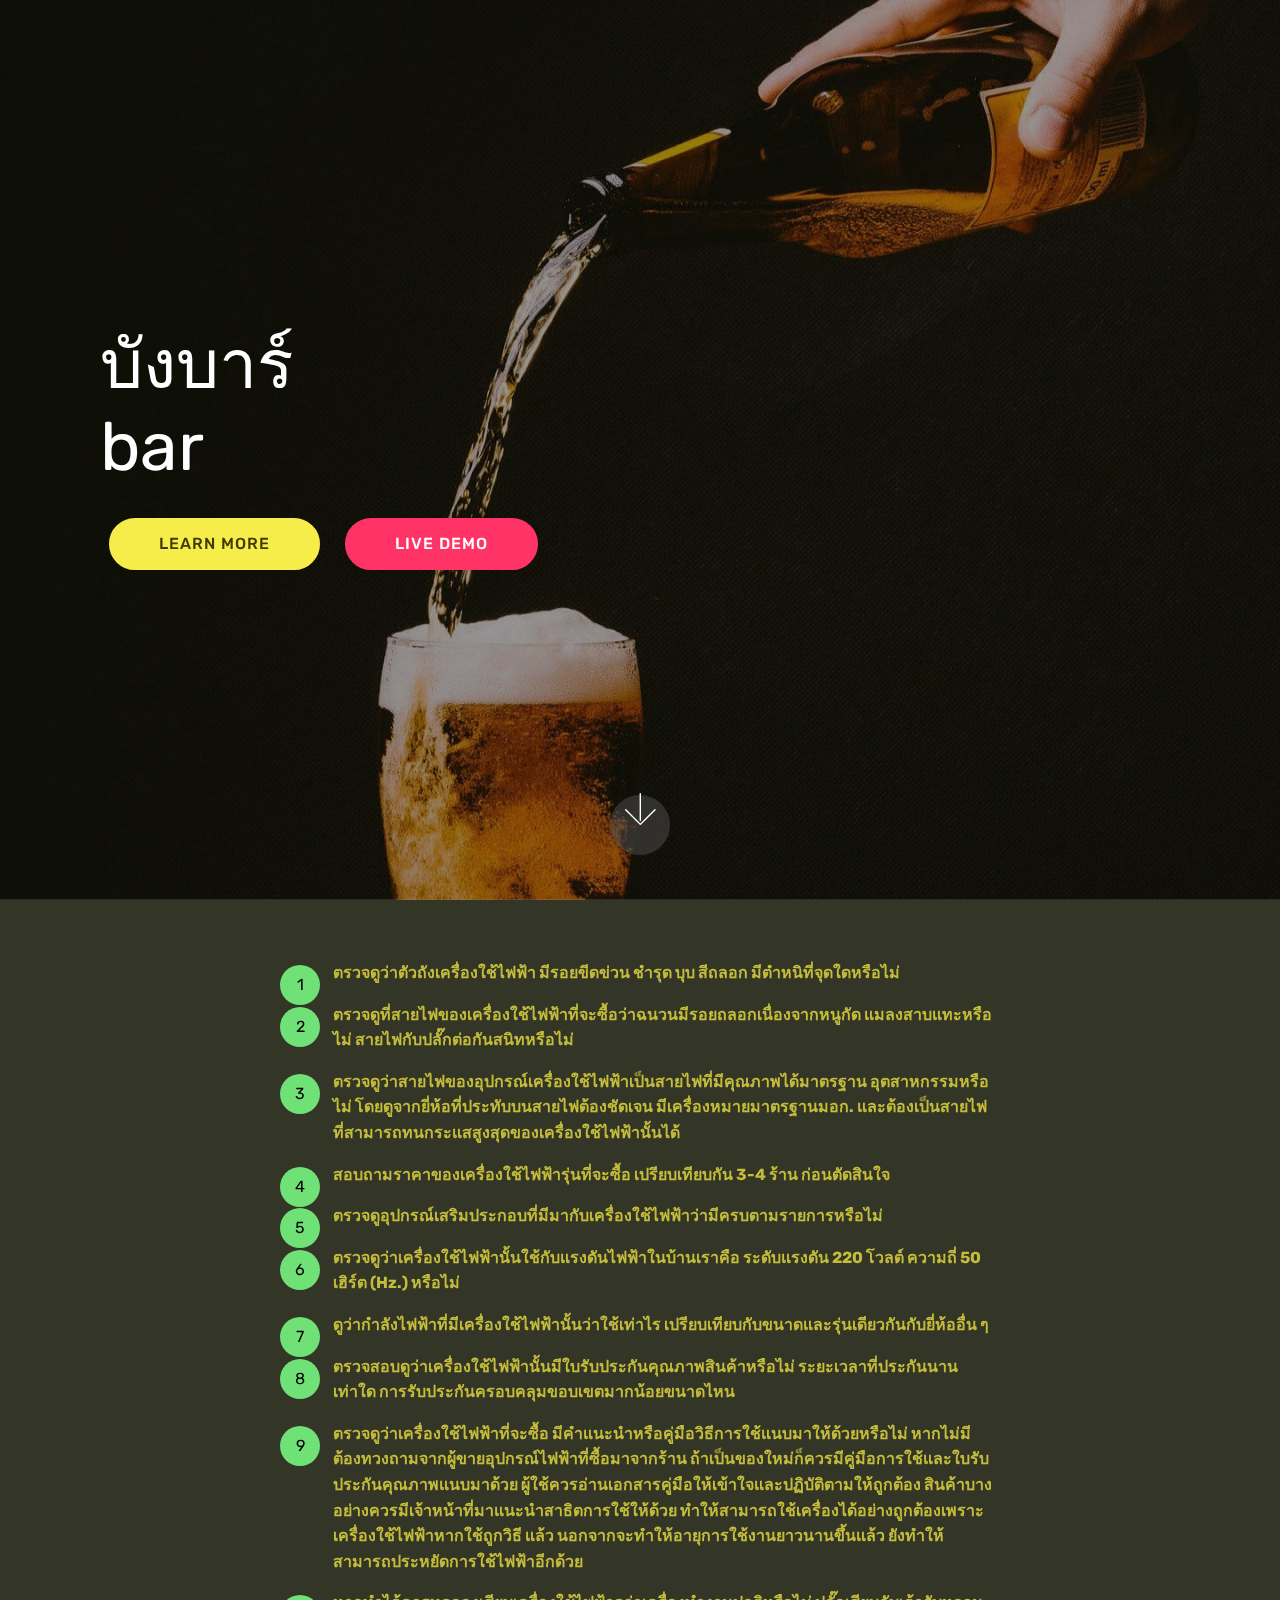
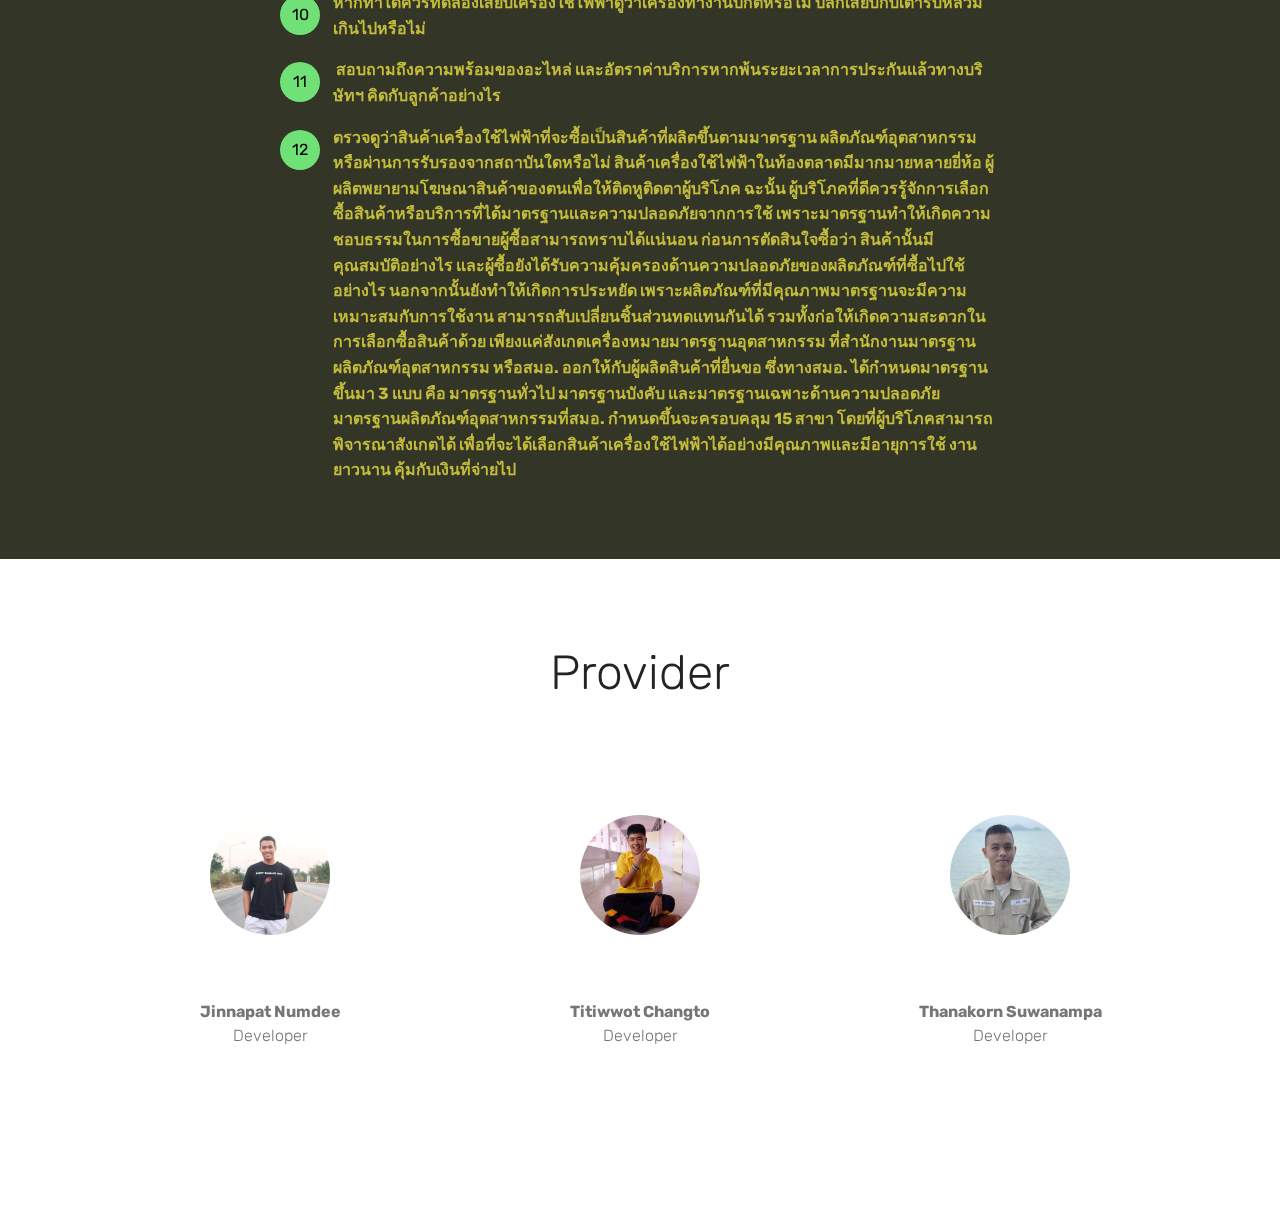
==== page1.html @ 87e1d0ed "create github pages" ====
<!DOCTYPE html>
<html  >
<head>
  <!-- Site made with Mobirise Website Builder v4.11.5, https://mobirise.com -->
  <meta charset="UTF-8">
  <meta http-equiv="X-UA-Compatible" content="IE=edge">
  <meta name="generator" content="Mobirise v4.11.5, mobirise.com">
  <meta name="viewport" content="width=device-width, initial-scale=1, minimum-scale=1">
  <link rel="shortcut icon" href="assets/images/logo4.png" type="image/x-icon">
  <meta name="description" content="">
  
  <title>Page 1</title>
  <link rel="stylesheet" href="assets/web/assets/mobirise-icons/mobirise-icons.css">
  <link rel="stylesheet" href="assets/bootstrap/css/bootstrap.min.css">
  <link rel="stylesheet" href="assets/bootstrap/css/bootstrap-grid.min.css">
  <link rel="stylesheet" href="assets/bootstrap/css/bootstrap-reboot.min.css">
  <link rel="stylesheet" href="assets/tether/tether.min.css">
  <link rel="stylesheet" href="assets/theme/css/style.css">
  <link rel="preload" as="style" href="assets/mobirise/css/mbr-additional.css"><link rel="stylesheet" href="assets/mobirise/css/mbr-additional.css" type="text/css">
  
  
  
</head>
<body>
  <section class="header9 cid-rHSkjetxil mbr-fullscreen mbr-parallax-background" id="header9-9">

    

    <div class="mbr-overlay" style="opacity: 0.4; background-color: rgb(0, 0, 0);">
    </div>

    <div class="container">
        <div class="media-container-column mbr-white col-md-8">
            <h1 class="mbr-section-title align-left mbr-bold pb-3 mbr-fonts-style display-1"><span style="font-weight: normal;">บังบาร์</span><br><span style="font-weight: normal;">bar</span></h1>
            
            
            <div class="mbr-section-btn align-left"><a class="btn btn-md btn-success display-4" href="https://mobirise.co">LEARN MORE</a>
                <a class="btn btn-md btn-secondary display-4" href="https://mobirise.co">LIVE DEMO</a></div>
        </div>
    </div>

    <div class="mbr-arrow hidden-sm-down" aria-hidden="true">
        <a href="#next">
            <i class="mbri-down mbr-iconfont"></i>
        </a>
    </div>
</section>

<section class="engine"><a href="https://mobirise.info/g">how to build your own site for free</a></section><section class="mbr-section article content11 cid-rHSkjeWuWC" id="content11-a">
     

    <div class="container">
        <div class="media-container-row">
            <div class="mbr-text counter-container col-12 col-md-8 mbr-fonts-style display-7">
                <ol>
                    <li><strong>ตรวจดูว่าตัวถังเครื่องใช้ไฟฟ้า มีรอยขีดข่วน ชำรุด บุบ สีถลอก มีตำหนิที่จุดใดหรือไม่</strong></li>
                    <li><strong>ตรวจดูที่สายไฟของเครื่องใช้ไฟฟ้าที่จะซื้อว่าฉนวนมีรอยถลอกเนื่องจากหนูกัด แมลงสาบแทะหรือไม่ สายไฟกับปลั๊กต่อกันสนิทหรือไม่</strong></li>
                    <li><strong>ตรวจดูว่าสายไฟของอุปกรณ์เครื่องใช้ไฟฟ้าเป็นสายไฟที่มีคุณภาพได้มาตรฐาน อุตสาหกรรมหรือไม่ โดยดูจากยี่ห้อที่ประทับบนสายไฟต้องชัดเจน มีเครื่องหมายมาตรฐานมอก. และต้องเป็นสายไฟที่สามารถทนกระแสสูงสุดของเครื่องใช้ไฟฟ้านั้นได้</strong></li><li><strong>สอบถามราคาของเครื่องใช้ไฟฟ้ารุ่นที่จะซื้อ เปรียบเทียบกัน 3-4 ร้าน ก่อนตัดสินใจ</strong></li><li><strong>ตรวจดูอุปกรณ์เสริมประกอบที่มีมากับเครื่องใช้ไฟฟ้าว่ามีครบตามรายการหรือไม่</strong></li><li><strong>ตรวจดูว่าเครื่องใช้ไฟฟ้านั้นใช้กับแรงดันไฟฟ้าในบ้านเราคือ ระดับแรงดัน 220 โวลต์ ความถี่ 50 เฮิร์ต (Hz.) หรือไม่</strong></li><li><strong>ดูว่ากำลังไฟฟ้าที่มีเครื่องใช้ไฟฟ้านั้นว่าใช้เท่าไร เปรียบเทียบกับขนาดและรุ่นเดียวกันกับยี่ห้ออื่น ๆ</strong></li><li><strong>ตรวจสอบดูว่าเครื่องใช้ไฟฟ้านั้นมีใบรับประกันคุณภาพสินค้าหรือไม่ ระยะเวลาที่ประกันนานเท่าใด การรับประกันครอบคลุมขอบเขตมากน้อยขนาดไหน</strong></li><li><strong>ตรวจดูว่าเครื่องใช้ไฟฟ้าที่จะซื้อ มีคำแนะนำหรือคู่มือวิธีการใช้แนบมาให้ด้วยหรือไม่ หากไม่มีต้องทวงถามจากผู้ขายอุปกรณ์ไฟฟ้าที่ซื้อมาจากร้าน ถ้าเป็นของใหม่ก็ควรมีคู่มือการใช้และใบรับประกันคุณภาพแนบมาด้วย ผู้ใช้ควรอ่านเอกสารคู่มือให้เข้าใจและปฏิบัติตามให้ถูกต้อง สินค้าบางอย่างควรมีเจ้าหน้าที่มาแนะนำสาธิตการใช้ให้ด้วย ทำให้สามารถใช้เครื่องได้อย่างถูกต้องเพราะเครื่องใช้ไฟฟ้าหากใช้ถูกวิธี แล้ว นอกจากจะทำให้อายุการใช้งานยาวนานขึ้นแล้ว ยังทำให้สามารถประหยัดการใช้ไฟฟ้าอีกด้วย</strong></li><li><strong>หากทำได้ควรทดลองเสียบเครื่องใช้ไฟฟ้าดูว่าเครื่องทำงานปกติหรือไม่ ปลั๊กเสียบกับเต้ารับหลวมเกินไปหรือไม่</strong></li><li><strong>&nbsp;สอบถามถึงความพร้อมของอะไหล่ และอัตราค่าบริการหากพ้นระยะเวลาการประกันแล้วทางบริษัทฯ คิดกับลูกค้าอย่างไร</strong></li><li><strong>ตรวจดูว่าสินค้าเครื่องใช้ไฟฟ้าที่จะซื้อเป็นสินค้าที่ผลิตขึ้นตามมาตรฐาน ผลิตภัณฑ์อุตสาหกรรม หรือผ่านการรับรองจากสถาบันใดหรือไม่ สินค้าเครื่องใช้ไฟฟ้าในท้องตลาดมีมากมายหลายยี่ห้อ ผู้ผลิตพยายามโฆษณาสินค้าของตนเพื่อให้ติดหูติดตาผู้บริโภค ฉะนั้น ผู้บริโภคที่ดีควรรู้จักการเลือกซื้อสินค้าหรือบริการที่ได้มาตรฐานและความปลอดภัยจากการใช้ เพราะมาตรฐานทำให้เกิดความชอบธรรมในการซื้อขายผู้ซื้อสามารถทราบได้แน่นอน ก่อนการตัดสินใจซื้อว่า สินค้านั้นมีคุณสมบัติอย่างไร และผู้ซื้อยังได้รับความคุ้มครองด้านความปลอดภัยของผลิตภัณฑ์ที่ซื้อไปใช้ อย่างไร นอกจากนั้นยังทำให้เกิดการประหยัด เพราะผลิตภัณฑ์ที่มีคุณภาพมาตรฐานจะมีความเหมาะสมกับการใช้งาน สามารถสับเปลี่ยนชิ้นส่วนทดแทนกันได้ รวมทั้งก่อให้เกิดความสะดวกในการเลือกซื้อสินค้าด้วย เพียงแค่สังเกตเครื่องหมายมาตรฐานอุตสาหกรรม ที่สำนักงานมาตรฐานผลิตภัณฑ์อุตสาหกรรม หรือสมอ. ออกให้กับผู้ผลิตสินค้าที่ยื่นขอ ซึ่งทางสมอ. ได้กำหนดมาตรฐานขึ้นมา 3 แบบ คือ มาตรฐานทั่วไป มาตรฐานบังคับ และมาตรฐานเฉพาะด้านความปลอดภัย มาตรฐานผลิตภัณฑ์อุตสาหกรรมที่สมอ. กำหนดขึ้นจะครอบคลุม 15 สาขา โดยที่ผู้บริโภคสามารถพิจารณาสังเกตได้ เพื่อที่จะได้เลือกสินค้าเครื่องใช้ไฟฟ้าได้อย่างมีคุณภาพและมีอายุการใช้ งานยาวนาน คุ้มกับเงินที่จ่ายไป
</strong></li>
                </ol>
            </div>
        </div>
    </div>
</section>

<section class="testimonials1 cid-rHSkjfdBu0" id="testimonials1-b">

    

    
    <div class="container">
        <div class="media-container-row">
            <div class="title col-12 align-center">
                <h2 class="pb-3 mbr-fonts-style display-2">
<div>Provider</div></h2>
                
            </div>
        </div>
    </div>

    <div class="container pt-3 mt-2">
        <div class="media-container-row">
            <div class="mbr-testimonial p-3 align-center col-12 col-md-6 col-lg-4">
                <div class="panel-item p-3">
                    <div class="card-block">
                        <div class="testimonial-photo">
                            <img src="assets/images/51603185-619758141808541-3957552414663376896-n-240x240.jpg" alt="" title="">
                        </div>
                        <p class="mbr-text mbr-fonts-style display-7"></p>
                    </div>
                    <div class="card-footer">
                        <div class="mbr-author-name mbr-bold mbr-fonts-style display-7">Jinnapat Numdee</div>
                        <small class="mbr-author-desc mbr-italic mbr-light mbr-fonts-style display-7">
                               Developer
                        </small>
                    </div>
                </div>
            </div>

            <div class="mbr-testimonial p-3 align-center col-12 col-md-6 col-lg-4">
                <div class="panel-item p-3">
                    <div class="card-block">
                        <div class="testimonial-photo">
                            <img src="assets/images/50461281-984080358455339-3275381419009900544-n-240x239.jpg" alt="" title="">
                        </div>
                        <p class="mbr-text mbr-fonts-style display-7"></p>
                    </div>
                    <div class="card-footer">
                        <div class="mbr-author-name mbr-bold mbr-fonts-style display-7">Titiwwot Changto</div>
                        <small class="mbr-author-desc mbr-italic mbr-light mbr-fonts-style display-7">
                               Developer
                        </small>
                    </div>
                </div>
            </div>

            <div class="mbr-testimonial p-3 align-center col-12 col-md-6 col-lg-4">
                <div class="panel-item p-3">
                    <div class="card-block">
                        <div class="testimonial-photo">
                            <img src="assets/images/23659385-128537991153540-3300005936181756153-n-240x240.jpg" alt="" title="">
                        </div>
                        <p class="mbr-text mbr-fonts-style display-7"></p>
                    </div>
                    <div class="card-footer">
                        <div class="mbr-author-name mbr-bold mbr-fonts-style display-7">Thanakorn Suwanampa</div>
                        <small class="mbr-author-desc mbr-italic mbr-light mbr-fonts-style display-7">
                               Developer
                        </small>
                    </div>
                </div>
            </div>

            

            

            
        </div>
    </div>   
</section>


  <script src="assets/web/assets/jquery/jquery.min.js"></script>
  <script src="assets/popper/popper.min.js"></script>
  <script src="assets/bootstrap/js/bootstrap.min.js"></script>
  <script src="assets/tether/tether.min.js"></script>
  <script src="assets/smoothscroll/smooth-scroll.js"></script>
  <script src="assets/parallax/jarallax.min.js"></script>
  <script src="assets/theme/js/script.js"></script>
  
  
</body>
</html>
---- assets/web/assets/mobirise-icons/mobirise-icons.css ----
@font-face {
  font-family: 'MobiriseIcons';
  src:  url('mobirise-icons.eot?spat4u');
  src:  url('mobirise-icons.eot?spat4u#iefix') format('embedded-opentype'),
    url('mobirise-icons.ttf?spat4u') format('truetype'),
    url('mobirise-icons.woff?spat4u') format('woff'),
    url('mobirise-icons.svg?spat4u#MobiriseIcons') format('svg');
  font-weight: normal;
  font-style: normal;
  font-display: swap;
}

[class^="mbri-"], [class*=" mbri-"] {
  /* use !important to prevent issues with browser extensions that change fonts */
  font-family: MobiriseIcons !important;
  speak: none;
  font-style: normal;
  font-weight: normal;
  font-variant: normal;
  text-transform: none;
  line-height: 1;

  /* Better Font Rendering =========== */
  -webkit-font-smoothing: antialiased;
  -moz-osx-font-smoothing: grayscale;
}

.mbri-add-submenu:before {
  content: "\e900";
}
.mbri-alert:before {
  content: "\e901";
}
.mbri-align-center:before {
  content: "\e902";
}
.mbri-align-justify:before {
  content: "\e903";
}
.mbri-align-left:before {
  content: "\e904";
}
.mbri-align-right:before {
  content: "\e905";
}
.mbri-android:before {
  content: "\e906";
}
.mbri-apple:before {
  content: "\e907";
}
.mbri-arrow-down:before {
  content: "\e908";
}
.mbri-arrow-next:before {
  content: "\e909";
}
.mbri-arrow-prev:before {
  content: "\e90a";
}
.mbri-arrow-up:before {
  content: "\e90b";
}
.mbri-bold:before {
  content: "\e90c";
}
.mbri-bookmark:before {
  content: "\e90d";
}
.mbri-bootstrap:before {
  content: "\e90e";
}
.mbri-briefcase:before {
  content: "\e90f";
}
.mbri-browse:before {
  content: "\e910";
}
.mbri-bulleted-list:before {
  content: "\e911";
}
.mbri-calendar:before {
  content: "\e912";
}
.mbri-camera:before {
  content: "\e913";
}
.mbri-cart-add:before {
  content: "\e914";
}
.mbri-cart-full:before {
  content: "\e915";
}
.mbri-cash:before {
  content: "\e916";
}
.mbri-change-style:before {
  content: "\e917";
}
.mbri-chat:before {
  content: "\e918";
}
.mbri-clock:before {
  content: "\e919";
}
.mbri-close:before {
  content: "\e91a";
}
.mbri-cloud:before {
  content: "\e91b";
}
.mbri-code:before {
  content: "\e91c";
}
.mbri-contact-form:before {
  content: "\e91d";
}
.mbri-credit-card:before {
  content: "\e91e";
}
.mbri-cursor-click:before {
  content: "\e91f";
}
.mbri-cust-feedback:before {
  content: "\e920";
}
.mbri-database:before {
  content: "\e921";
}
.mbri-delivery:before {
  content: "\e922";
}
.mbri-desktop:before {
  content: "\e923";
}
.mbri-devices:before {
  content: "\e924";
}
.mbri-down:before {
  content: "\e925";
}
.mbri-download:before {
  content: "\e989";
}
.mbri-drag-n-drop:before {
  content: "\e927";
}
.mbri-drag-n-drop2:before {
  content: "\e928";
}
.mbri-edit:before {
  content: "\e929";
}
.mbri-edit2:before {
  content: "\e92a";
}
.mbri-error:before {
  content: "\e92b";
}
.mbri-extension:before {
  content: "\e92c";
}
.mbri-features:before {
  content: "\e92d";
}
.mbri-file:before {
  content: "\e92e";
}
.mbri-flag:before {
  content: "\e92f";
}
.mbri-folder:before {
  content: "\e930";
}
.mbri-gift:before {
  content: "\e931";
}
.mbri-github:before {
  content: "\e932";
}
.mbri-globe:before {
  content: "\e933";
}
.mbri-globe-2:before {
  content: "\e934";
}
.mbri-growing-chart:before {
  content: "\e935";
}
.mbri-hearth:before {
  content: "\e936";
}
.mbri-help:before {
  content: "\e937";
}
.mbri-home:before {
  content: "\e938";
}
.mbri-hot-cup:before {
  content: "\e939";
}
.mbri-idea:before {
  content: "\e93a";
}
.mbri-image-gallery:before {
  content: "\e93b";
}
.mbri-image-slider:before {
  content: "\e93c";
}
.mbri-info:before {
  content: "\e93d";
}
.mbri-italic:before {
  content: "\e93e";
}
.mbri-key:before {
  content: "\e93f";
}
.mbri-laptop:before {
  content: "\e940";
}
.mbri-layers:before {
  content: "\e941";
}
.mbri-left-right:before {
  content: "\e942";
}
.mbri-left:before {
  content: "\e943";
}
.mbri-letter:before {
  content: "\e944";
}
.mbri-like:before {
  content: "\e945";
}
.mbri-link:before {
  content: "\e946";
}
.mbri-lock:before {
  content: "\e947";
}
.mbri-login:before {
  content: "\e948";
}
.mbri-logout:before {
  content: "\e949";
}
.mbri-magic-stick:before {
  content: "\e94a";
}
.mbri-map-pin:before {
  content: "\e94b";
}
.mbri-menu:before {
  content: "\e94c";
}
.mbri-mobile:before {
  content: "\e94d";
}
.mbri-mobile2:before {
  content: "\e94e";
}
.mbri-mobirise:before {
  content: "\e94f";
}
.mbri-more-horizontal:before {
  content: "\e950";
}
.mbri-more-vertical:before {
  content: "\e951";
}
.mbri-music:before {
  content: "\e952";
}
.mbri-new-file:before {
  content: "\e953";
}
.mbri-numbered-list:before {
  content: "\e954";
}
.mbri-opened-folder:before {
  content: "\e955";
}
.mbri-pages:before {
  content: "\e956";
}
.mbri-paper-plane:before {
  content: "\e957";
}
.mbri-paperclip:before {
  content: "\e958";
}
.mbri-photo:before {
  content: "\e959";
}
.mbri-photos:before {
  content: "\e95a";
}
.mbri-pin:before {
  content: "\e95b";
}
.mbri-play:before {
  content: "\e95c";
}
.mbri-plus:before {
  content: "\e95d";
}
.mbri-preview:before {
  content: "\e95e";
}
.mbri-print:before {
  content: "\e95f";
}
.mbri-protect:before {
  content: "\e960";
}
.mbri-question:before {
  content: "\e961";
}
.mbri-quote-left:before {
  content: "\e962";
}
.mbri-quote-right:before {
  content: "\e963";
}
.mbri-refresh:before {
  content: "\e964";
}
.mbri-responsive:before {
  content: "\e965";
}
.mbri-right:before {
  content: "\e966";
}
.mbri-rocket:before {
  content: "\e967";
}
.mbri-sad-face:before {
  content: "\e968";
}
.mbri-sale:before {
  content: "\e969";
}
.mbri-save:before {
  content: "\e96a";
}
.mbri-search:before {
  content: "\e96b";
}
.mbri-setting:before {
  content: "\e96c";
}
.mbri-setting2:before {
  content: "\e96d";
}
.mbri-setting3:before {
  content: "\e96e";
}
.mbri-share:before {
  content: "\e96f";
}
.mbri-shopping-bag:before {
  content: "\e970";
}
.mbri-shopping-basket:before {
  content: "\e971";
}
.mbri-shopping-cart:before {
  content: "\e972";
}
.mbri-sites:before {
  content: "\e973";
}
.mbri-smile-face:before {
  content: "\e974";
}
.mbri-speed:before {
  content: "\e975";
}
.mbri-star:before {
  content: "\e976";
}
.mbri-success:before {
  content: "\e977";
}
.mbri-sun:before {
  content: "\e978";
}
.mbri-sun2:before {
  content: "\e979";
}
.mbri-tablet:before {
  content: "\e97a";
}
.mbri-tablet-vertical:before {
  content: "\e97b";
}
.mbri-target:before {
  content: "\e97c";
}
.mbri-timer:before {
  content: "\e97d";
}
.mbri-to-ftp:before {
  content: "\e97e";
}
.mbri-to-local-drive:before {
  content: "\e97f";
}
.mbri-touch-swipe:before {
  content: "\e980";
}
.mbri-touch:before {
  content: "\e981";
}
.mbri-trash:before {
  content: "\e982";
}
.mbri-underline:before {
  content: "\e983";
}
.mbri-unlink:before {
  content: "\e984";
}
.mbri-unlock:before {
  content: "\e985";
}
.mbri-up-down:before {
  content: "\e986";
}
.mbri-up:before {
  content: "\e987";
}
.mbri-update:before {
  content: "\e988";
}
.mbri-upload:before {
 content: "\e926"; 
}
.mbri-user:before {
  content: "\e98a";
}
.mbri-user2:before {
  content: "\e98b";
}
.mbri-users:before {
  content: "\e98c";
}
.mbri-video:before {
  content: "\e98d";
}
.mbri-video-play:before {
  content: "\e98e";
}
.mbri-watch:before {
  content: "\e98f";
}
.mbri-website-theme:before {
  content: "\e990";
}
.mbri-wifi:before {
  content: "\e991";
}
.mbri-windows:before {
  content: "\e992";
}
.mbri-zoom-out:before {
  content: "\e993";
}
.mbri-redo:before {
  content: "\e994";
}
.mbri-undo:before {
  content: "\e995";
}
---- assets/theme/css/style.css ----
/*!
 * Mobirise v4 theme (https://mobirise.com/)
 * Copyright 2017 Mobirise
 */
section {
  background-color: #eeeeee; }

body {
  font-style: normal;
  line-height: 1.5; }

section,
.container,
.container-fluid {
  position: relative;
  word-wrap: break-word; }

a.mbr-iconfont:hover {
  text-decoration: none; }

.article .lead p,
.article .lead ul,
.article .lead ol,
.article .lead pre,
.article .lead blockquote {
  margin-bottom: 0; }

ul,
ol,
pre,
blockquote {
  margin-bottom: 2.3125rem; }

pre {
  background: #f4f4f4;
  padding: 10px 24px;
  white-space: pre-wrap; }

.inactive {
  -webkit-user-select: none;
  -moz-user-select: none;
  -ms-user-select: none;
  user-select: none;
  pointer-events: none;
  -webkit-user-drag: none;
  user-drag: none; }

.mbr-section__comments .row {
  justify-content: center;
  -webkit-justify-content: center; }

a {
  font-style: normal;
  font-weight: 400;
  cursor: pointer; }
  a, a:hover {
    text-decoration: none; }

figure {
  margin-bottom: 0; }

body {
  color: #232323; }

h1,
h2,
h3,
h4,
h5,
h6,
.h1,
.h2,
.h3,
.h4,
.h5,
.h6,
.display-1,
.display-2,
.display-3,
.display-4 {
  line-height: 1;
  word-break: break-word;
  word-wrap: break-word; }

.mbr-section-title {
  font-style: normal;
  line-height: 1.2; }

.mbr-section-subtitle {
  line-height: 1.3; }

.mbr-text {
  font-style: normal;
  line-height: 1.6; }

b,
strong {
  font-weight: bold; }

blockquote {
  padding: 10px 0 10px 20px;
  position: relative;
  border-left: 2px solid;
  border-color: #ff3366; }

input:-webkit-autofill, input:-webkit-autofill:hover, input:-webkit-autofill:focus, input:-webkit-autofill:active {
  transition-delay: 9999s;
  transition-property: background-color, color; }

textarea[type='hidden'] {
  display: none; }

body {
  position: relative; }

section {
  background-position: 50% 50%;
  background-repeat: no-repeat;
  background-size: cover; }
  section .mbr-background-video,
  section .mbr-background-video-preview {
    position: absolute;
    bottom: 0;
    left: 0;
    right: 0;
    top: 0; }

.hidden {
  visibility: hidden; }

.mbr-z-index20 {
  z-index: 20; }

/*! Base colors */
.mbr-white {
  color: #ffffff; }

.mbr-black {
  color: #000000; }

.mbr-bg-white {
  background-color: #ffffff; }

.mbr-bg-black {
  background-color: #000000; }

/*! Text-aligns */
.align-left {
  text-align: left; }

.align-center {
  text-align: center; }

.align-right {
  text-align: right; }

@media (max-width: 767px) {
  .align-left,
  .align-center,
  .align-right,
  .mbr-section-btn,
  .mbr-section-title {
    text-align: center; } }
/*! Font-weight  */
.mbr-light {
  font-weight: 300; }

.mbr-regular {
  font-weight: 400; }

.mbr-semibold {
  font-weight: 500; }

.mbr-bold {
  font-weight: 700; }

/*! Media  */
.media-size-item {
  -webkit-flex: 1 1 auto;
  -moz-flex: 1 1 auto;
  -ms-flex: 1 1 auto;
  -o-flex: 1 1 auto;
  flex: 1 1 auto; }

.media-content {
  -webkit-flex-basis: 100%;
  flex-basis: 100%; }

.media-container-row {
  display: -ms-flexbox;
  display: -webkit-flex;
  display: flex;
  -webkit-flex-direction: row;
  -ms-flex-direction: row;
  flex-direction: row;
  -webkit-flex-wrap: wrap;
  -ms-flex-wrap: wrap;
  flex-wrap: wrap;
  -webkit-justify-content: center;
  -ms-flex-pack: center;
  justify-content: center;
  -webkit-align-content: center;
  -ms-flex-line-pack: center;
  align-content: center;
  -webkit-align-items: start;
  -ms-flex-align: start;
  align-items: start; }
  .media-container-row .media-size-item {
    width: 400px; }

.media-container-column {
  display: -ms-flexbox;
  display: -webkit-flex;
  display: flex;
  -webkit-flex-direction: column;
  -ms-flex-direction: column;
  flex-direction: column;
  -webkit-flex-wrap: wrap;
  -ms-flex-wrap: wrap;
  flex-wrap: wrap;
  -webkit-justify-content: center;
  -ms-flex-pack: center;
  justify-content: center;
  -webkit-align-content: center;
  -ms-flex-line-pack: center;
  align-content: center;
  -webkit-align-items: stretch;
  -ms-flex-align: stretch;
  align-items: stretch; }
  .media-container-column > * {
    width: 100%; }

@media (min-width: 992px) {
  .media-container-row {
    -webkit-flex-wrap: nowrap;
    -ms-flex-wrap: nowrap;
    flex-wrap: nowrap; } }
figure {
  overflow: hidden; }

figure[mbr-media-size] {
  transition: width 0.1s; }

.mbr-figure img,
.mbr-figure iframe {
  display: block;
  width: 100%; }

.card {
  background-color: transparent;
  border: none; }

.card-box {
  width: 100%; }

.card-img {
  text-align: center;
  flex-shrink: 0;
  -webkit-flex-shrink: 0; }

.media {
  max-width: 100%;
  margin: 0 auto; }

.mbr-figure {
  -ms-flex-item-align: center;
  -ms-grid-row-align: center;
  -webkit-align-self: center;
  align-self: center; }

.media-container > div {
  max-width: 100%; }

.mbr-figure img,
.card-img img {
  width: 100%; }

@media (max-width: 991px) {
  .media-size-item {
    width: auto !important; }

  .media {
    width: auto; }

  .mbr-figure {
    width: 100% !important; } }
/*! Buttons */
.btn {
  font-weight: 500;
  border-width: 2px;
  font-style: normal;
  letter-spacing: 1px;
  margin: .4rem .8rem;
  white-space: normal;
  -webkit-transition: all .3s ease-in-out;
  -moz-transition: all .3s ease-in-out;
  transition: all .3s ease-in-out;
  display: inline-flex;
  align-items: center;
  justify-content: center;
  word-break: break-word;
  -webkit-align-items: center;
  -webkit-justify-content: center;
  display: -webkit-inline-flex; }

.btn-sm {
  font-weight: 500;
  letter-spacing: 1px;
  -webkit-transition: all .3s ease-in-out;
  -moz-transition: all .3s ease-in-out;
  transition: all .3s ease-in-out; }

.btn-md {
  font-weight: 500;
  letter-spacing: 1px;
  margin: .4rem .8rem !important;
  -webkit-transition: all .3s ease-in-out;
  -moz-transition: all .3s ease-in-out;
  transition: all .3s ease-in-out; }

.btn-lg {
  font-weight: 500;
  letter-spacing: 1px;
  margin: .4rem .8rem !important;
  -webkit-transition: all .3s ease-in-out;
  -moz-transition: all .3s ease-in-out;
  transition: all .3s ease-in-out; }

.mbr-section-btn {
  margin-left: -0.25rem;
  margin-right: -0.25rem;
  font-size: 0; }

nav .mbr-section-btn {
  margin-left: 0rem;
  margin-right: 0rem; }

.btn-form {
  border-radius: 0; }
  .btn-form:hover {
    cursor: pointer; }

/*! Btn icon margin */
.btn .mbr-iconfont,
.btn.btn-sm .mbr-iconfont {
  cursor: pointer;
  margin-right: 0.5rem; }

.btn.btn-md .mbr-iconfont,
.btn.btn-md .mbr-iconfont {
  margin-right: 0.8rem; }

.mbr-regular {
  font-weight: 400; }

.mbr-semibold {
  font-weight: 500; }

.mbr-bold {
  font-weight: 700; }

[type='submit'] {
  -webkit-appearance: none; }

/*! Full-screen */
.mbr-fullscreen .mbr-overlay {
  min-height: 100vh; }

.mbr-fullscreen {
  display: flex;
  display: -webkit-flex;
  display: -moz-flex;
  display: -ms-flex;
  display: -o-flex;
  align-items: center;
  -webkit-align-items: center;
  min-height: 100vh;
  padding-top: 3rem;
  padding-bottom: 3rem; }

/*! Map */
.map {
  height: 25rem;
  position: relative; }
  .map iframe {
    width: 100%;
    height: 100%; }

.mbr-overlay {
  background-color: #000;
  bottom: 0;
  left: 0;
  opacity: .5;
  position: absolute;
  right: 0;
  top: 0;
  z-index: 0;
  pointer-events: none; }

/* Form */
blockquote {
  font-style: italic;
  padding: 10px 0 10px 20px;
  font-size: 1.09rem;
  position: relative;
  border-width: 3px; }

.form-control {
  background-color: #f5f5f5;
  box-shadow: none;
  color: #565656;
  line-height: 1.43;
  min-height: 3.5em;
  padding: 1.07em .5em; }
  .form-control, .form-control:focus {
    border: 1px solid #e8e8e8; }
  .form-active .form-control:invalid {
    border-color: red; }

.form-control-label {
  position: relative;
  cursor: pointer;
  margin-bottom: .357em;
  padding: 0; }

.alert {
  color: #ffffff;
  border-radius: 0;
  border: 0;
  font-size: .875rem;
  line-height: 1.5;
  margin-bottom: 1.875rem;
  padding: 1.25rem;
  position: relative; }
  .alert.alert-form::after {
    background-color: inherit;
    bottom: -7px;
    content: "";
    display: block;
    height: 14px;
    left: 50%;
    margin-left: -7px;
    position: absolute;
    transform: rotate(45deg);
    width: 14px;
    -webkit-transform: rotate(45deg); }

.form-asterisk {
  font-family: initial;
  position: absolute;
  top: -2px;
  font-weight: normal; }

/*! Scroll to top arrow */
#scrollToTop a i:before {
  content: '';
  position: absolute;
  height: 40%;
  top: 25%;
  background: #fff;
  width: 2px;
  left: calc(50% - 1px); }
#scrollToTop a i:after {
  content: '';
  position: absolute;
  display: block;
  border-top: 2px solid #fff;
  border-right: 2px solid #fff;
  width: 40%;
  height: 40%;
  left: 30%;
  bottom: 30%;
  transform: rotate(135deg);
  -webkit-transform: rotate(135deg); }

.mbr-arrow-up {
  bottom: 25px;
  right: 90px;
  position: fixed;
  text-align: right;
  z-index: 5000;
  color: #ffffff;
  font-size: 32px;
  transform: rotate(180deg);
  -webkit-transform: rotate(180deg); }

.mbr-arrow-up a {
  background: rgba(0, 0, 0, 0.2);
  border-radius: 3px;
  color: #fff;
  display: inline-block;
  height: 60px;
  width: 60px;
  outline-style: none !important;
  position: relative;
  text-decoration: none;
  transition: all 0.3s ease-in-out;
  cursor: pointer;
  text-align: center; }
  .mbr-arrow-up a:hover {
    background-color: rgba(0, 0, 0, 0.4); }
  .mbr-arrow-up a i {
    line-height: 60px; }

.mbr-arrow-up-icon {
  display: block;
  color: #fff; }

.mbr-arrow-up-icon::before {
  content: '\203a';
  display: inline-block;
  font-family: serif;
  font-size: 32px;
  line-height: 1;
  font-style: normal;
  position: relative;
  top: 6px;
  left: -4px;
  -webkit-transform: rotate(-90deg);
  transform: rotate(-90deg); }

/*! Arrow Down */
.mbr-arrow {
  position: absolute;
  bottom: 45px;
  left: 50%;
  width: 60px;
  height: 60px;
  cursor: pointer;
  background-color: rgba(80, 80, 80, 0.5);
  border-radius: 50%;
  -webkit-transform: translateX(-50%);
  transform: translateX(-50%); }
  .mbr-arrow > a {
    display: inline-block;
    text-decoration: none;
    outline-style: none;
    -webkit-animation: arrowdown 1.7s ease-in-out infinite;
    animation: arrowdown 1.7s ease-in-out infinite; }
    .mbr-arrow > a > i {
      position: absolute;
      top: -2px;
      left: 15px;
      font-size: 2rem; }

@keyframes arrowdown {
  0% {
    transform: translateY(0px);
    -webkit-transform: translateY(0px); }
  50% {
    transform: translateY(-5px);
    -webkit-transform: translateY(-5px); }
  100% {
    transform: translateY(0px);
    -webkit-transform: translateY(0px); } }
@-webkit-keyframes arrowdown {
  0% {
    transform: translateY(0px);
    -webkit-transform: translateY(0px); }
  50% {
    transform: translateY(-5px);
    -webkit-transform: translateY(-5px); }
  100% {
    transform: translateY(0px);
    -webkit-transform: translateY(0px); } }
@media (max-width: 500px) {
  .mbr-arrow-up {
    left: 50%;
    right: auto;
    transform: translateX(-50%) rotate(180deg);
    -webkit-transform: translateX(-50%) rotate(180deg); } }
/*Gradients animation*/
@keyframes gradient-animation {
  from {
    background-position: 0% 100%;
    animation-timing-function: ease-in-out; }
  to {
    background-position: 100% 0%;
    animation-timing-function: ease-in-out; } }
@-webkit-keyframes gradient-animation {
  from {
    background-position: 0% 100%;
    animation-timing-function: ease-in-out; }
  to {
    background-position: 100% 0%;
    animation-timing-function: ease-in-out; } }
.bg-gradient {
  background-size: 200% 200%;
  animation: gradient-animation 5s infinite alternate;
  -webkit-animation: gradient-animation 5s infinite alternate; }

.menu .navbar-brand {
  display: -webkit-flex; }
  .menu .navbar-brand span {
    display: flex;
    display: -webkit-flex; }
  .menu .navbar-brand .navbar-caption-wrap {
    display: -webkit-flex; }
  .menu .navbar-brand .navbar-logo img {
    display: -webkit-flex; }
@media (min-width: 768px) and (max-width: 1023px) {
  .menu .navbar-toggleable-sm .navbar-nav {
    display: -webkit-box;
    display: -webkit-flex;
    display: -ms-flexbox; } }
@media (max-width: 1023px) {
  .menu .navbar-collapse {
    max-height: 93.5vh; }
    .menu .navbar-collapse.show {
      overflow: auto; } }
@media (min-width: 1024px) {
  .menu .navbar-nav.nav-dropdown {
    display: -webkit-flex; }
  .menu .navbar-toggleable-sm .navbar-collapse {
    display: -webkit-flex !important; }
  .menu .collapsed .navbar-collapse {
    max-height: 93.5vh; }
    .menu .collapsed .navbar-collapse.show {
      overflow: auto; } }
@media (max-width: 767px) {
  .menu .navbar-collapse {
    max-height: 80vh; } }

/* Others*/
.note-check a[data-value=Rubik] {
  font-style: normal; }

.mbr-arrow a {
  color: #ffffff; }

@media (max-width: 767px) {
  .mbr-arrow {
    display: none; } }
.navbar {
  display: -webkit-flex;
  -webkit-flex-wrap: wrap;
  -webkit-align-items: center;
  -webkit-justify-content: space-between; }

.navbar-collapse {
  -webkit-flex-basis: 100%;
  -webkit-flex-grow: 1;
  -webkit-align-items: center; }

.nav-dropdown .link {
  padding: 0.667em 1.667em !important;
  margin: 0 !important; }

.nav {
  display: -webkit-flex;
  -webkit-flex-wrap: wrap; }

.row {
  display: -webkit-flex;
  -webkit-flex-wrap: wrap; }

.justify-content-center {
  -webkit-justify-content: center; }

.form-inline {
  display: -webkit-flex;
  -webkit-flex-flow: row wrap;
  -webkit-align-items: center; }

.card-wrapper {
  -webkit-flex: 1; }

.carousel-control {
  z-index: 10;
  display: -webkit-flex;
  -webkit-align-items: center;
  -webkit-justify-content: center; }

.carousel-controls {
  display: -webkit-flex; }

.media {
  display: -webkit-flex; }

.form-group:focus {
  outline: none; }

.jq-selectbox__select {
  padding: 1.07em 0.5em;
  position: absolute;
  top: 0;
  left: 0;
  width: 100%; }

.jq-selectbox__dropdown {
  position: absolute;
  top: 100% !important;
  left: 0 !important;
  width: 100% !important; }

.jq-selectbox__trigger-arrow {
  transform: translateY(-50%); }

.jq-selectbox li {
  padding: 1.07em 0.5em; }

input[type='range'] {
  padding-left: 0 !important;
  padding-right: 0 !important; }

.modal-dialog,
.modal-content {
  height: 100%; }

.modal-dialog .carousel-inner {
  height: calc(100vh - 1.75rem); }
  @media (max-width: 575px) {
    .modal-dialog .carousel-inner {
      height: calc(100vh - 1rem); } }

.carousel-item {
  text-align: center; }

.carousel-item img {
  margin: auto; }

.navbar-toggler {
  -webkit-align-self: flex-start;
  -ms-flex-item-align: start;
  align-self: flex-start;
  padding: 0.25rem 0.75rem;
  font-size: 1.25rem;
  line-height: 1;
  background: transparent;
  border: 1px solid transparent;
  -webkit-border-radius: 0.25rem;
  border-radius: 0.25rem; }

.navbar-toggler:focus,
.navbar-toggler:hover {
  text-decoration: none; }

.navbar-toggler-icon {
  display: inline-block;
  width: 1.5em;
  height: 1.5em;
  vertical-align: middle;
  content: '';
  background: no-repeat center center;
  -webkit-background-size: 100% 100%;
  -o-background-size: 100% 100%;
  background-size: 100% 100%; }

.navbar-toggler-left {
  position: absolute;
  left: 1rem; }

.navbar-toggler-right {
  position: absolute;
  right: 1rem; }

@media (max-width: 575px) {
  .navbar-toggleable .navbar-nav .dropdown-menu {
    position: static;
    float: none; }

  .navbar-toggleable > .container {
    padding-right: 0;
    padding-left: 0; } }
@media (min-width: 576px) {
  .navbar-toggleable {
    -webkit-box-orient: horizontal;
    -webkit-box-direction: normal;
    -webkit-flex-direction: row;
    -ms-flex-direction: row;
    flex-direction: row;
    -webkit-flex-wrap: nowrap;
    -ms-flex-wrap: nowrap;
    flex-wrap: nowrap;
    -webkit-box-align: center;
    -webkit-align-items: center;
    -ms-flex-align: center;
    align-items: center; }

  .navbar-toggleable .navbar-nav {
    -webkit-box-orient: horizontal;
    -webkit-box-direction: normal;
    -webkit-flex-direction: row;
    -ms-flex-direction: row;
    flex-direction: row; }

  .navbar-toggleable .navbar-nav .nav-link {
    padding-right: 0.5rem;
    padding-left: 0.5rem; }

  .navbar-toggleable > .container {
    display: -webkit-box;
    display: -webkit-flex;
    display: -ms-flexbox;
    display: flex;
    -webkit-flex-wrap: nowrap;
    -ms-flex-wrap: nowrap;
    flex-wrap: nowrap;
    -webkit-box-align: center;
    -webkit-align-items: center;
    -ms-flex-align: center;
    align-items: center; }

  .navbar-toggleable .navbar-collapse {
    display: -webkit-box !important;
    display: -webkit-flex !important;
    display: -ms-flexbox !important;
    display: flex !important;
    width: 100%; }

  .navbar-toggleable .navbar-toggler {
    display: none; } }
@media (max-width: 767px) {
  .navbar-toggleable-sm .navbar-nav .dropdown-menu {
    position: static;
    float: none; }

  .navbar-toggleable-sm > .container {
    padding-right: 0;
    padding-left: 0; } }
@media (min-width: 768px) {
  .navbar-toggleable-sm {
    -webkit-box-orient: horizontal;
    -webkit-box-direction: normal;
    -webkit-flex-direction: row;
    -ms-flex-direction: row;
    flex-direction: row;
    -webkit-flex-wrap: nowrap;
    -ms-flex-wrap: nowrap;
    flex-wrap: nowrap;
    -webkit-box-align: center;
    -webkit-align-items: center;
    -ms-flex-align: center;
    align-items: center; }

  .navbar-toggleable-sm .navbar-nav {
    -webkit-box-orient: horizontal;
    -webkit-box-direction: normal;
    -webkit-flex-direction: row;
    -ms-flex-direction: row;
    flex-direction: row; }

  .navbar-toggleable-sm .navbar-nav .nav-link {
    padding-right: 0.5rem;
    padding-left: 0.5rem; }

  .navbar-toggleable-sm > .container {
    display: -webkit-box;
    display: -webkit-flex;
    display: -ms-flexbox;
    display: flex;
    -webkit-flex-wrap: nowrap;
    -ms-flex-wrap: nowrap;
    flex-wrap: nowrap;
    -webkit-box-align: center;
    -webkit-align-items: center;
    -ms-flex-align: center;
    align-items: center; }

  .navbar-toggleable-sm .navbar-collapse {
    display: none;
    width: 100%; }

  .navbar-toggleable-sm .navbar-toggler {
    display: none; } }
@media (max-width: 1023px) {
  .navbar-toggleable-md .navbar-nav .dropdown-menu {
    position: static;
    float: none; }

  .navbar-toggleable-md > .container {
    padding-right: 0;
    padding-left: 0; } }
@media (min-width: 1024px) {
  .navbar-toggleable-md {
    -webkit-box-orient: horizontal;
    -webkit-box-direction: normal;
    -webkit-flex-direction: row;
    -ms-flex-direction: row;
    flex-direction: row;
    -webkit-flex-wrap: nowrap;
    -ms-flex-wrap: nowrap;
    flex-wrap: nowrap;
    -webkit-box-align: center;
    -webkit-align-items: center;
    -ms-flex-align: center;
    align-items: center; }

  .navbar-toggleable-md .navbar-nav {
    -webkit-box-orient: horizontal;
    -webkit-box-direction: normal;
    -webkit-flex-direction: row;
    -ms-flex-direction: row;
    flex-direction: row; }

  .navbar-toggleable-md .navbar-nav .nav-link {
    padding-right: 0.5rem;
    padding-left: 0.5rem; }

  .navbar-toggleable-md > .container {
    display: -webkit-box;
    display: -webkit-flex;
    display: -ms-flexbox;
    display: flex;
    -webkit-flex-wrap: nowrap;
    -ms-flex-wrap: nowrap;
    flex-wrap: nowrap;
    -webkit-box-align: center;
    -webkit-align-items: center;
    -ms-flex-align: center;
    align-items: center; }

  .navbar-toggleable-md .navbar-collapse {
    display: -webkit-box !important;
    display: -webkit-flex !important;
    display: -ms-flexbox !important;
    display: flex !important;
    width: 100%; }

  .navbar-toggleable-md .navbar-toggler {
    display: none; } }
@media (max-width: 1199px) {
  .navbar-toggleable-lg .navbar-nav .dropdown-menu {
    position: static;
    float: none; }

  .navbar-toggleable-lg > .container {
    padding-right: 0;
    padding-left: 0; } }
@media (min-width: 1200px) {
  .navbar-toggleable-lg {
    -webkit-box-orient: horizontal;
    -webkit-box-direction: normal;
    -webkit-flex-direction: row;
    -ms-flex-direction: row;
    flex-direction: row;
    -webkit-flex-wrap: nowrap;
    -ms-flex-wrap: nowrap;
    flex-wrap: nowrap;
    -webkit-box-align: center;
    -webkit-align-items: center;
    -ms-flex-align: center;
    align-items: center; }

  .navbar-toggleable-lg .navbar-nav {
    -webkit-box-orient: horizontal;
    -webkit-box-direction: normal;
    -webkit-flex-direction: row;
    -ms-flex-direction: row;
    flex-direction: row; }

  .navbar-toggleable-lg .navbar-nav .nav-link {
    padding-right: 0.5rem;
    padding-left: 0.5rem; }

  .navbar-toggleable-lg > .container {
    display: -webkit-box;
    display: -webkit-flex;
    display: -ms-flexbox;
    display: flex;
    -webkit-flex-wrap: nowrap;
    -ms-flex-wrap: nowrap;
    flex-wrap: nowrap;
    -webkit-box-align: center;
    -webkit-align-items: center;
    -ms-flex-align: center;
    align-items: center; }

  .navbar-toggleable-lg .navbar-collapse {
    display: -webkit-box !important;
    display: -webkit-flex !important;
    display: -ms-flexbox !important;
    display: flex !important;
    width: 100%; }

  .navbar-toggleable-lg .navbar-toggler {
    display: none; } }
.navbar-toggleable-xl {
  -webkit-box-orient: horizontal;
  -webkit-box-direction: normal;
  -webkit-flex-direction: row;
  -ms-flex-direction: row;
  flex-direction: row;
  -webkit-flex-wrap: nowrap;
  -ms-flex-wrap: nowrap;
  flex-wrap: nowrap;
  -webkit-box-align: center;
  -webkit-align-items: center;
  -ms-flex-align: center;
  align-items: center; }

.navbar-toggleable-xl .navbar-nav .dropdown-menu {
  position: static;
  float: none; }

.navbar-toggleable-xl > .container {
  padding-right: 0;
  padding-left: 0; }

.navbar-toggleable-xl .navbar-nav {
  -webkit-box-orient: horizontal;
  -webkit-box-direction: normal;
  -webkit-flex-direction: row;
  -ms-flex-direction: row;
  flex-direction: row; }

.navbar-toggleable-xl .navbar-nav .nav-link {
  padding-right: 0.5rem;
  padding-left: 0.5rem; }

.navbar-toggleable-xl > .container {
  display: -webkit-box;
  display: -webkit-flex;
  display: -ms-flexbox;
  display: flex;
  -webkit-flex-wrap: nowrap;
  -ms-flex-wrap: nowrap;
  flex-wrap: nowrap;
  -webkit-box-align: center;
  -webkit-align-items: center;
  -ms-flex-align: center;
  align-items: center; }

.navbar-toggleable-xl .navbar-collapse {
  display: -webkit-box !important;
  display: -webkit-flex !important;
  display: -ms-flexbox !important;
  display: flex !important;
  width: 100%; }

.navbar-toggleable-xl .navbar-toggler {
  display: none; }

.card-img {
  width: auto; }

.menu .navbar.collapsed:not(.beta-menu) {
  flex-direction: column;
  -webkit-flex-direction: column; }

.carousel-item.active,
.carousel-item-next,
.carousel-item-prev {
  display: -webkit-box;
  display: -webkit-flex;
  display: -ms-flexbox;
  display: flex; }

.note-air-layout .dropup .dropdown-menu,
.note-air-layout .navbar-fixed-bottom .dropdown .dropdown-menu {
  bottom: initial !important; }

html,
body {
  height: auto;
  min-height: 100vh; }

.dropup .dropdown-toggle::after {
  display: none; }

/*# sourceMappingURL=style.css.map */
.engine {
	position: absolute;
	text-indent: -2400px;
	text-align: center;
	padding: 0;
	top: 0;
	left: -2400px;
}
---- assets/mobirise/css/mbr-additional.css ----
@import url(https://fonts.googleapis.com/css?family=Rubik:300,300i,400,400i,500,500i,700,700i,900,900i&display=swap);





body {
  font-family: Rubik;
}
.display-1 {
  font-family: 'Rubik', sans-serif;
  font-size: 4.25rem;
  font-display: swap;
}
.display-1 > .mbr-iconfont {
  font-size: 6.8rem;
}
.display-2 {
  font-family: 'Rubik', sans-serif;
  font-size: 3rem;
  font-display: swap;
}
.display-2 > .mbr-iconfont {
  font-size: 4.8rem;
}
.display-4 {
  font-family: 'Rubik', sans-serif;
  font-size: 1rem;
  font-display: swap;
}
.display-4 > .mbr-iconfont {
  font-size: 1.6rem;
}
.display-5 {
  font-family: 'Rubik', sans-serif;
  font-size: 1.5rem;
  font-display: swap;
}
.display-5 > .mbr-iconfont {
  font-size: 2.4rem;
}
.display-7 {
  font-family: 'Rubik', sans-serif;
  font-size: 1rem;
  font-display: swap;
}
.display-7 > .mbr-iconfont {
  font-size: 1.6rem;
}
/* ---- Fluid typography for mobile devices ---- */
/* 1.4 - font scale ratio ( bootstrap == 1.42857 ) */
/* 100vw - current viewport width */
/* (48 - 20)  48 == 48rem == 768px, 20 == 20rem == 320px(minimal supported viewport) */
/* 0.65 - min scale variable, may vary */
@media (max-width: 768px) {
  .display-1 {
    font-size: 3.4rem;
    font-size: calc( 2.1374999999999997rem + (4.25 - 2.1374999999999997) * ((100vw - 20rem) / (48 - 20)));
    line-height: calc( 1.4 * (2.1374999999999997rem + (4.25 - 2.1374999999999997) * ((100vw - 20rem) / (48 - 20))));
  }
  .display-2 {
    font-size: 2.4rem;
    font-size: calc( 1.7rem + (3 - 1.7) * ((100vw - 20rem) / (48 - 20)));
    line-height: calc( 1.4 * (1.7rem + (3 - 1.7) * ((100vw - 20rem) / (48 - 20))));
  }
  .display-4 {
    font-size: 0.8rem;
    font-size: calc( 1rem + (1 - 1) * ((100vw - 20rem) / (48 - 20)));
    line-height: calc( 1.4 * (1rem + (1 - 1) * ((100vw - 20rem) / (48 - 20))));
  }
  .display-5 {
    font-size: 1.2rem;
    font-size: calc( 1.175rem + (1.5 - 1.175) * ((100vw - 20rem) / (48 - 20)));
    line-height: calc( 1.4 * (1.175rem + (1.5 - 1.175) * ((100vw - 20rem) / (48 - 20))));
  }
}
/* Buttons */
.btn {
  padding: 1rem 3rem;
  border-radius: 3px;
}
.btn-sm {
  padding: 0.6rem 1.5rem;
  border-radius: 3px;
}
.btn-md {
  padding: 1rem 3rem;
  border-radius: 3px;
}
.btn-lg {
  padding: 1.2rem 3.2rem;
  border-radius: 3px;
}
.bg-primary {
  background-color: #149dcc !important;
}
.bg-success {
  background-color: #f7ed4a !important;
}
.bg-info {
  background-color: #82786e !important;
}
.bg-warning {
  background-color: #879a9f !important;
}
.bg-danger {
  background-color: #b1a374 !important;
}
.btn-primary,
.btn-primary:active {
  background-color: #149dcc !important;
  border-color: #149dcc !important;
  color: #ffffff !important;
}
.btn-primary:hover,
.btn-primary:focus,
.btn-primary.focus,
.btn-primary.active {
  color: #ffffff !important;
  background-color: #0d6786 !important;
  border-color: #0d6786 !important;
}
.btn-primary.disabled,
.btn-primary:disabled {
  color: #ffffff !important;
  background-color: #0d6786 !important;
  border-color: #0d6786 !important;
}
.btn-secondary,
.btn-secondary:active {
  background-color: #ff3366 !important;
  border-color: #ff3366 !important;
  color: #ffffff !important;
}
.btn-secondary:hover,
.btn-secondary:focus,
.btn-secondary.focus,
.btn-secondary.active {
  color: #ffffff !important;
  background-color: #e50039 !important;
  border-color: #e50039 !important;
}
.btn-secondary.disabled,
.btn-secondary:disabled {
  color: #ffffff !important;
  background-color: #e50039 !important;
  border-color: #e50039 !important;
}
.btn-info,
.btn-info:active {
  background-color: #82786e !important;
  border-color: #82786e !important;
  color: #ffffff !important;
}
.btn-info:hover,
.btn-info:focus,
.btn-info.focus,
.btn-info.active {
  color: #ffffff !important;
  background-color: #59524b !important;
  border-color: #59524b !important;
}
.btn-info.disabled,
.btn-info:disabled {
  color: #ffffff !important;
  background-color: #59524b !important;
  border-color: #59524b !important;
}
.btn-success,
.btn-success:active {
  background-color: #f7ed4a !important;
  border-color: #f7ed4a !important;
  color: #3f3c03 !important;
}
.btn-success:hover,
.btn-success:focus,
.btn-success.focus,
.btn-success.active {
  color: #3f3c03 !important;
  background-color: #eadd0a !important;
  border-color: #eadd0a !important;
}
.btn-success.disabled,
.btn-success:disabled {
  color: #3f3c03 !important;
  background-color: #eadd0a !important;
  border-color: #eadd0a !important;
}
.btn-warning,
.btn-warning:active {
  background-color: #879a9f !important;
  border-color: #879a9f !important;
  color: #ffffff !important;
}
.btn-warning:hover,
.btn-warning:focus,
.btn-warning.focus,
.btn-warning.active {
  color: #ffffff !important;
  background-color: #617479 !important;
  border-color: #617479 !important;
}
.btn-warning.disabled,
.btn-warning:disabled {
  color: #ffffff !important;
  background-color: #617479 !important;
  border-color: #617479 !important;
}
.btn-danger,
.btn-danger:active {
  background-color: #b1a374 !important;
  border-color: #b1a374 !important;
  color: #ffffff !important;
}
.btn-danger:hover,
.btn-danger:focus,
.btn-danger.focus,
.btn-danger.active {
  color: #ffffff !important;
  background-color: #8b7d4e !important;
  border-color: #8b7d4e !important;
}
.btn-danger.disabled,
.btn-danger:disabled {
  color: #ffffff !important;
  background-color: #8b7d4e !important;
  border-color: #8b7d4e !important;
}
.btn-white {
  color: #333333 !important;
}
.btn-white,
.btn-white:active {
  background-color: #ffffff !important;
  border-color: #ffffff !important;
  color: #808080 !important;
}
.btn-white:hover,
.btn-white:focus,
.btn-white.focus,
.btn-white.active {
  color: #808080 !important;
  background-color: #d9d9d9 !important;
  border-color: #d9d9d9 !important;
}
.btn-white.disabled,
.btn-white:disabled {
  color: #808080 !important;
  background-color: #d9d9d9 !important;
  border-color: #d9d9d9 !important;
}
.btn-black,
.btn-black:active {
  background-color: #333333 !important;
  border-color: #333333 !important;
  color: #ffffff !important;
}
.btn-black:hover,
.btn-black:focus,
.btn-black.focus,
.btn-black.active {
  color: #ffffff !important;
  background-color: #0d0d0d !important;
  border-color: #0d0d0d !important;
}
.btn-black.disabled,
.btn-black:disabled {
  color: #ffffff !important;
  background-color: #0d0d0d !important;
  border-color: #0d0d0d !important;
}
.btn-primary-outline,
.btn-primary-outline:active {
  background: none;
  border-color: #0b566f;
  color: #0b566f;
}
.btn-primary-outline:hover,
.btn-primary-outline:focus,
.btn-primary-outline.focus,
.btn-primary-outline.active {
  color: #ffffff;
  background-color: #149dcc;
  border-color: #149dcc;
}
.btn-primary-outline.disabled,
.btn-primary-outline:disabled {
  color: #ffffff !important;
  background-color: #149dcc !important;
  border-color: #149dcc !important;
}
.btn-secondary-outline,
.btn-secondary-outline:active {
  background: none;
  border-color: #cc0033;
  color: #cc0033;
}
.btn-secondary-outline:hover,
.btn-secondary-outline:focus,
.btn-secondary-outline.focus,
.btn-secondary-outline.active {
  color: #ffffff;
  background-color: #ff3366;
  border-color: #ff3366;
}
.btn-secondary-outline.disabled,
.btn-secondary-outline:disabled {
  color: #ffffff !important;
  background-color: #ff3366 !important;
  border-color: #ff3366 !important;
}
.btn-info-outline,
.btn-info-outline:active {
  background: none;
  border-color: #4b453f;
  color: #4b453f;
}
.btn-info-outline:hover,
.btn-info-outline:focus,
.btn-info-outline.focus,
.btn-info-outline.active {
  color: #ffffff;
  background-color: #82786e;
  border-color: #82786e;
}
.btn-info-outline.disabled,
.btn-info-outline:disabled {
  color: #ffffff !important;
  background-color: #82786e !important;
  border-color: #82786e !important;
}
.btn-success-outline,
.btn-success-outline:active {
  background: none;
  border-color: #d2c609;
  color: #d2c609;
}
.btn-success-outline:hover,
.btn-success-outline:focus,
.btn-success-outline.focus,
.btn-success-outline.active {
  color: #3f3c03;
  background-color: #f7ed4a;
  border-color: #f7ed4a;
}
.btn-success-outline.disabled,
.btn-success-outline:disabled {
  color: #3f3c03 !important;
  background-color: #f7ed4a !important;
  border-color: #f7ed4a !important;
}
.btn-warning-outline,
.btn-warning-outline:active {
  background: none;
  border-color: #55666b;
  color: #55666b;
}
.btn-warning-outline:hover,
.btn-warning-outline:focus,
.btn-warning-outline.focus,
.btn-warning-outline.active {
  color: #ffffff;
  background-color: #879a9f;
  border-color: #879a9f;
}
.btn-warning-outline.disabled,
.btn-warning-outline:disabled {
  color: #ffffff !important;
  background-color: #879a9f !important;
  border-color: #879a9f !important;
}
.btn-danger-outline,
.btn-danger-outline:active {
  background: none;
  border-color: #7a6e45;
  color: #7a6e45;
}
.btn-danger-outline:hover,
.btn-danger-outline:focus,
.btn-danger-outline.focus,
.btn-danger-outline.active {
  color: #ffffff;
  background-color: #b1a374;
  border-color: #b1a374;
}
.btn-danger-outline.disabled,
.btn-danger-outline:disabled {
  color: #ffffff !important;
  background-color: #b1a374 !important;
  border-color: #b1a374 !important;
}
.btn-black-outline,
.btn-black-outline:active {
  background: none;
  border-color: #000000;
  color: #000000;
}
.btn-black-outline:hover,
.btn-black-outline:focus,
.btn-black-outline.focus,
.btn-black-outline.active {
  color: #ffffff;
  background-color: #333333;
  border-color: #333333;
}
.btn-black-outline.disabled,
.btn-black-outline:disabled {
  color: #ffffff !important;
  background-color: #333333 !important;
  border-color: #333333 !important;
}
.btn-white-outline,
.btn-white-outline:active,
.btn-white-outline.active {
  background: none;
  border-color: #ffffff;
  color: #ffffff;
}
.btn-white-outline:hover,
.btn-white-outline:focus,
.btn-white-outline.focus {
  color: #333333;
  background-color: #ffffff;
  border-color: #ffffff;
}
.text-primary {
  color: #149dcc !important;
}
.text-secondary {
  color: #ff3366 !important;
}
.text-success {
  color: #f7ed4a !important;
}
.text-info {
  color: #82786e !important;
}
.text-warning {
  color: #879a9f !important;
}
.text-danger {
  color: #b1a374 !important;
}
.text-white {
  color: #ffffff !important;
}
.text-black {
  color: #000000 !important;
}
a.text-primary:hover,
a.text-primary:focus {
  color: #0b566f !important;
}
a.text-secondary:hover,
a.text-secondary:focus {
  color: #cc0033 !important;
}
a.text-success:hover,
a.text-success:focus {
  color: #d2c609 !important;
}
a.text-info:hover,
a.text-info:focus {
  color: #4b453f !important;
}
a.text-warning:hover,
a.text-warning:focus {
  color: #55666b !important;
}
a.text-danger:hover,
a.text-danger:focus {
  color: #7a6e45 !important;
}
a.text-white:hover,
a.text-white:focus {
  color: #b3b3b3 !important;
}
a.text-black:hover,
a.text-black:focus {
  color: #4d4d4d !important;
}
.alert-success {
  background-color: #70c770;
}
.alert-info {
  background-color: #82786e;
}
.alert-warning {
  background-color: #879a9f;
}
.alert-danger {
  background-color: #b1a374;
}
.mbr-section-btn a.btn:not(.btn-form) {
  border-radius: 100px;
}
.mbr-section-btn a.btn:not(.btn-form):hover,
.mbr-section-btn a.btn:not(.btn-form):focus {
  box-shadow: none !important;
}
.mbr-section-btn a.btn:not(.btn-form):hover,
.mbr-section-btn a.btn:not(.btn-form):focus {
  box-shadow: 0 10px 40px 0 rgba(0, 0, 0, 0.2) !important;
  -webkit-box-shadow: 0 10px 40px 0 rgba(0, 0, 0, 0.2) !important;
}
.mbr-gallery-filter li a {
  border-radius: 100px !important;
}
.mbr-gallery-filter li.active .btn {
  background-color: #149dcc;
  border-color: #149dcc;
  color: #ffffff;
}
.mbr-gallery-filter li.active .btn:focus {
  box-shadow: none;
}
.nav-tabs .nav-link {
  border-radius: 100px !important;
}
a,
a:hover {
  color: #149dcc;
}
.mbr-plan-header.bg-primary .mbr-plan-subtitle,
.mbr-plan-header.bg-primary .mbr-plan-price-desc {
  color: #b4e6f8;
}
.mbr-plan-header.bg-success .mbr-plan-subtitle,
.mbr-plan-header.bg-success .mbr-plan-price-desc {
  color: #ffffff;
}
.mbr-plan-header.bg-info .mbr-plan-subtitle,
.mbr-plan-header.bg-info .mbr-plan-price-desc {
  color: #beb8b2;
}
.mbr-plan-header.bg-warning .mbr-plan-subtitle,
.mbr-plan-header.bg-warning .mbr-plan-price-desc {
  color: #ced6d8;
}
.mbr-plan-header.bg-danger .mbr-plan-subtitle,
.mbr-plan-header.bg-danger .mbr-plan-price-desc {
  color: #dfd9c6;
}
/* Scroll to top button*/
.scrollToTop_wraper {
  display: none;
}
.form-control {
  font-family: 'Rubik', sans-serif;
  font-size: 1rem;
  font-display: swap;
}
.form-control > .mbr-iconfont {
  font-size: 1.6rem;
}
blockquote {
  border-color: #149dcc;
}
/* Forms */
.mbr-form .btn {
  margin: .4rem 0;
}
.mbr-form .input-group-btn a.btn {
  border-radius: 100px !important;
}
.mbr-form .input-group-btn a.btn:hover {
  box-shadow: 0 10px 40px 0 rgba(0, 0, 0, 0.2);
}
.mbr-form .input-group-btn button[type="submit"] {
  border-radius: 100px !important;
  padding: 1rem 3rem;
}
.mbr-form .input-group-btn button[type="submit"]:hover {
  box-shadow: 0 10px 40px 0 rgba(0, 0, 0, 0.2);
}
.form2 .form-control {
  border-top-left-radius: 100px;
  border-bottom-left-radius: 100px;
}
.form2 .input-group-btn a.btn {
  border-top-left-radius: 0 !important;
  border-bottom-left-radius: 0 !important;
}
.form2 .input-group-btn button[type="submit"] {
  border-top-left-radius: 0 !important;
  border-bottom-left-radius: 0 !important;
}
.form3 input[type="email"] {
  border-radius: 100px !important;
}
@media (max-width: 349px) {
  .form2 input[type="email"] {
    border-radius: 100px !important;
  }
  .form2 .input-group-btn a.btn {
    border-radius: 100px !important;
  }
  .form2 .input-group-btn button[type="submit"] {
    border-radius: 100px !important;
  }
}
@media (max-width: 767px) {
  .btn {
    font-size: .75rem !important;
  }
  .btn .mbr-iconfont {
    font-size: 1rem !important;
  }
}
/* Footer */
.mbr-footer-content li::before,
.mbr-footer .mbr-contacts li::before {
  background: #149dcc;
}
.mbr-footer-content li a:hover,
.mbr-footer .mbr-contacts li a:hover {
  color: #149dcc;
}
.footer3 input[type="email"],
.footer4 input[type="email"] {
  border-radius: 100px !important;
}
.footer3 .input-group-btn a.btn,
.footer4 .input-group-btn a.btn {
  border-radius: 100px !important;
}
.footer3 .input-group-btn button[type="submit"],
.footer4 .input-group-btn button[type="submit"] {
  border-radius: 100px !important;
}
/* Headers*/
.header13 .form-inline input[type="email"],
.header14 .form-inline input[type="email"] {
  border-radius: 100px;
}
.header13 .form-inline input[type="text"],
.header14 .form-inline input[type="text"] {
  border-radius: 100px;
}
.header13 .form-inline input[type="tel"],
.header14 .form-inline input[type="tel"] {
  border-radius: 100px;
}
.header13 .form-inline a.btn,
.header14 .form-inline a.btn {
  border-radius: 100px;
}
.header13 .form-inline button,
.header14 .form-inline button {
  border-radius: 100px !important;
}
@media screen and (-ms-high-contrast: active), (-ms-high-contrast: none) {
  .card-wrapper {
    flex: auto !important;
  }
}
.jq-selectbox li:hover,
.jq-selectbox li.selected {
  background-color: #149dcc;
  color: #ffffff;
}
.jq-selectbox .jq-selectbox__trigger-arrow,
.jq-number__spin.minus:after,
.jq-number__spin.plus:after {
  transition: 0.4s;
  border-top-color: currentColor;
  border-bottom-color: currentColor;
}
.jq-selectbox:hover .jq-selectbox__trigger-arrow,
.jq-number__spin.minus:hover:after,
.jq-number__spin.plus:hover:after {
  border-top-color: #149dcc;
  border-bottom-color: #149dcc;
}
.xdsoft_datetimepicker .xdsoft_calendar td.xdsoft_default,
.xdsoft_datetimepicker .xdsoft_calendar td.xdsoft_current,
.xdsoft_datetimepicker .xdsoft_timepicker .xdsoft_time_box > div > div.xdsoft_current {
  color: #ffffff !important;
  background-color: #149dcc !important;
  box-shadow: none !important;
}
.xdsoft_datetimepicker .xdsoft_calendar td:hover,
.xdsoft_datetimepicker .xdsoft_timepicker .xdsoft_time_box > div > div:hover {
  color: #ffffff !important;
  background: #ff3366 !important;
  box-shadow: none !important;
}
.lazy-bg {
  background-image: none !important;
}
.lazy-placeholder:not(section),
.lazy-none {
  display: block;
  position: relative;
  padding-bottom: 56.25%;
}
iframe.lazy-placeholder,
.lazy-placeholder:after {
  content: '';
  position: absolute;
  width: 100px;
  height: 100px;
  background: transparent no-repeat center;
  background-size: contain;
  top: 50%;
  left: 50%;
  transform: translateX(-50%) translateY(-50%);
  background-image: url("data:image/svg+xml;charset=UTF-8,%3csvg width='32' height='32' viewBox='0 0 64 64' xmlns='http://www.w3.org/2000/svg' stroke='%23149dcc' %3e%3cg fill='none' fill-rule='evenodd'%3e%3cg transform='translate(16 16)' stroke-width='2'%3e%3ccircle stroke-opacity='.5' cx='16' cy='16' r='16'/%3e%3cpath d='M32 16c0-9.94-8.06-16-16-16'%3e%3canimateTransform attributeName='transform' type='rotate' from='0 16 16' to='360 16 16' dur='1s' repeatCount='indefinite'/%3e%3c/path%3e%3c/g%3e%3c/g%3e%3c/svg%3e");
}
section.lazy-placeholder:after {
  opacity: 0.3;
}
.cid-ri6BvY1AFH {
  background-image: url("../../../assets/images/mbr-1440x1920.jpg");
}
.cid-ri6BvY1AFH h1 {
  color: #616161;
}
.cid-ri6BvY1AFH h2,
.cid-ri6BvY1AFH h3,
.cid-ri6BvY1AFH p {
  color: #767676;
}
.cid-ri6BvY1AFH .mbr-section-subtitle {
  font-style: italic;
}
.cid-ri6BvY1AFH H1 {
  color: #ffffff;
  text-align: left;
}
.cid-ri6CAEdXBC {
  padding-top: 60px;
  padding-bottom: 60px;
  background-color: #333526;
}
.cid-ri6CAEdXBC .counter-container {
  color: #767676;
}
.cid-ri6CAEdXBC .counter-container ol {
  margin-bottom: 0;
  counter-reset: myCounter;
}
.cid-ri6CAEdXBC .counter-container ol li {
  margin-bottom: 1rem;
}
.cid-ri6CAEdXBC .counter-container ol li {
  list-style: none;
  padding-left: .5rem;
}
.cid-ri6CAEdXBC .counter-container ol li:before {
  position: absolute;
  left: 0px;
  margin-top: -10px;
  counter-increment: myCounter;
  content: counter(myCounter);
  display: inline-block;
  text-align: center;
  margin: 5px 10px;
  line-height: 40px;
  transition: all .2s;
  color: #000000;
  background: #70e177;
  width: 40px;
  height: 40px;
  border-radius: 50%;
}
.cid-ri6CAEdXBC .mbr-text {
  color: #c4bc3b;
}
.cid-ri6DQi2kCd {
  padding-top: 90px;
  padding-bottom: 90px;
  background-color: #ffffff;
}
.cid-ri6DQi2kCd .mbr-section-subtitle {
  color: #767676;
}
.cid-ri6DQi2kCd .media-container-row {
  -webkit-flex-wrap: wrap;
  -ms-flex-wrap: wrap;
  flex-wrap: wrap;
}
.cid-ri6DQi2kCd .mbr-text {
  color: #767676;
}
.cid-ri6DQi2kCd .mbr-author-desc {
  display: block;
  color: #767676;
}
.cid-ri6DQi2kCd .mbr-author-name {
  color: #767676;
}
.cid-ri6DQi2kCd .mbr-testimonial .panel-item {
  background-color: #ffffff;
}
.cid-ri6DQi2kCd .mbr-testimonial .card-block {
  -webkit-flex-grow: 0;
  flex-grow: 0;
  padding: 2.4rem 2.4rem 0 2.4rem;
}
.cid-ri6DQi2kCd .mbr-testimonial .card-block .testimonial-photo {
  display: inline-block;
  width: 120px;
  height: 120px;
  margin-bottom: 1.6rem;
  overflow: hidden;
  border-radius: 50%;
}
.cid-ri6DQi2kCd .mbr-testimonial .card-block .testimonial-photo img {
  width: 100%;
  min-width: 100%;
  min-height: 100%;
}
.cid-ri6DQi2kCd .mbr-testimonial .card-footer {
  padding-bottom: 2.4rem;
  border-top: 0;
  padding-top: 1rem;
  word-wrap: break-word;
  word-break: break-word;
  background: none;
}
@media (max-width: 300px) {
  .cid-ri6DQi2kCd .testimonial-photo {
    width: 100% !important;
    height: auto !important;
  }
}
.cid-rHSkjetxil {
  background-image: url("../../../assets/images/mbr-1440x1920.jpg");
}
.cid-rHSkjetxil h1 {
  color: #616161;
}
.cid-rHSkjetxil h2,
.cid-rHSkjetxil h3,
.cid-rHSkjetxil p {
  color: #767676;
}
.cid-rHSkjetxil .mbr-section-subtitle {
  font-style: italic;
}
.cid-rHSkjetxil H1 {
  color: #ffffff;
  text-align: left;
}
.cid-rHSkjeWuWC {
  padding-top: 60px;
  padding-bottom: 60px;
  background-color: #333526;
}
.cid-rHSkjeWuWC .counter-container {
  color: #767676;
}
.cid-rHSkjeWuWC .counter-container ol {
  margin-bottom: 0;
  counter-reset: myCounter;
}
.cid-rHSkjeWuWC .counter-container ol li {
  margin-bottom: 1rem;
}
.cid-rHSkjeWuWC .counter-container ol li {
  list-style: none;
  padding-left: .5rem;
}
.cid-rHSkjeWuWC .counter-container ol li:before {
  position: absolute;
  left: 0px;
  margin-top: -10px;
  counter-increment: myCounter;
  content: counter(myCounter);
  display: inline-block;
  text-align: center;
  margin: 5px 10px;
  line-height: 40px;
  transition: all .2s;
  color: #000000;
  background: #70e177;
  width: 40px;
  height: 40px;
  border-radius: 50%;
}
.cid-rHSkjeWuWC .mbr-text {
  color: #c4bc3b;
}
.cid-rHSkjfdBu0 {
  padding-top: 90px;
  padding-bottom: 90px;
  background-color: #ffffff;
}
.cid-rHSkjfdBu0 .mbr-section-subtitle {
  color: #767676;
}
.cid-rHSkjfdBu0 .media-container-row {
  -webkit-flex-wrap: wrap;
  -ms-flex-wrap: wrap;
  flex-wrap: wrap;
}
.cid-rHSkjfdBu0 .mbr-text {
  color: #767676;
}
.cid-rHSkjfdBu0 .mbr-author-desc {
  display: block;
  color: #767676;
}
.cid-rHSkjfdBu0 .mbr-author-name {
  color: #767676;
}
.cid-rHSkjfdBu0 .mbr-testimonial .panel-item {
  background-color: #ffffff;
}
.cid-rHSkjfdBu0 .mbr-testimonial .card-block {
  -webkit-flex-grow: 0;
  flex-grow: 0;
  padding: 2.4rem 2.4rem 0 2.4rem;
}
.cid-rHSkjfdBu0 .mbr-testimonial .card-block .testimonial-photo {
  display: inline-block;
  width: 120px;
  height: 120px;
  margin-bottom: 1.6rem;
  overflow: hidden;
  border-radius: 50%;
}
.cid-rHSkjfdBu0 .mbr-testimonial .card-block .testimonial-photo img {
  width: 100%;
  min-width: 100%;
  min-height: 100%;
}
.cid-rHSkjfdBu0 .mbr-testimonial .card-footer {
  padding-bottom: 2.4rem;
  border-top: 0;
  padding-top: 1rem;
  word-wrap: break-word;
  word-break: break-word;
  background: none;
}
@media (max-width: 300px) {
  .cid-rHSkjfdBu0 .testimonial-photo {
    width: 100% !important;
    height: auto !important;
  }
}
.cid-rHSkEnaqmL H1 {
  color: #cebfaf;
}
.cid-rHSyHQuZ0V {
  background: #ffffff;
}
.cid-rHSyHQuZ0V .video-block {
  margin: auto;
  width: 100% !important;
}
@media (max-width: 768px) {
  .cid-rHSyHQuZ0V .video-block {
    width: 100% !important;
  }
}
.cid-rHSkFABvtD {
  padding-top: 90px;
  padding-bottom: 90px;
  background-image: url("../../../assets/images/background1.jpg");
}
.cid-rHSkFABvtD .mbr-figure {
  margin: 0 auto;
  width: 100%;
  display: -webkit-flex;
  justify-content: center;
  -webkit-justify-content: center;
}
.cid-rHSkFABvtD .mbr-figure img {
  height: 100%;
  margin: 0 auto;
}
@media (max-width: 991px) {
  .cid-rHSkFABvtD .mbr-figure img {
    width: 100% !important;
  }
}
.cid-rHSkPVL3Sy {
  background: #0f7699;
  padding-top: 60px;
  padding-bottom: 60px;
  background: linear-gradient(0deg, #cc2952, #0f7699);
}
.cid-rHSkPVL3Sy .image-block {
  margin: auto;
}
.cid-rHSkPVL3Sy figcaption {
  position: relative;
}
.cid-rHSkPVL3Sy figcaption div {
  position: absolute;
  bottom: 0;
  width: 100%;
}
@media (max-width: 768px) {
  .cid-rHSkPVL3Sy .image-block {
    width: 100% !important;
  }
}
.cid-rHSnsKtga8 {
  padding-top: 60px;
  padding-bottom: 60px;
  background-color: #ffffff;
}
@media (min-width: 992px) {
  .cid-rHSnsKtga8 .mbr-figure {
    padding-right: 4rem;
  }
}
@media (max-width: 991px) {
  .cid-rHSnsKtga8 .mbr-figure {
    padding-bottom: 1rem;
  }
}
.cid-rHSnsKtga8 .mbr-text {
  color: #767676;
}
.cid-rHSnAHZPk4 {
  padding-top: 60px;
  padding-bottom: 60px;
  background-color: #ffffff;
}
@media (min-width: 992px) {
  .cid-rHSnAHZPk4 .mbr-figure {
    padding-right: 4rem;
  }
}
@media (max-width: 991px) {
  .cid-rHSnAHZPk4 .mbr-figure {
    padding-bottom: 1rem;
  }
}
.cid-rHSnAHZPk4 .mbr-text {
  color: #767676;
}
.cid-rHSnBoXCdY {
  padding-top: 60px;
  padding-bottom: 60px;
  background-color: #ffffff;
}
@media (min-width: 992px) {
  .cid-rHSnBoXCdY .mbr-figure {
    padding-right: 4rem;
  }
}
@media (max-width: 991px) {
  .cid-rHSnBoXCdY .mbr-figure {
    padding-bottom: 1rem;
  }
}
.cid-rHSnBoXCdY .mbr-text {
  color: #767676;
}
.cid-rHSnBZ24zA {
  padding-top: 60px;
  padding-bottom: 60px;
  background-color: #ffffff;
}
@media (min-width: 992px) {
  .cid-rHSnBZ24zA .mbr-figure {
    padding-right: 4rem;
  }
}
@media (max-width: 991px) {
  .cid-rHSnBZ24zA .mbr-figure {
    padding-bottom: 1rem;
  }
}
.cid-rHSnBZ24zA .mbr-text {
  color: #767676;
}
.cid-rHSl9Igm13 {
  padding-top: 90px;
  padding-bottom: 90px;
  background-color: #ffffff;
}
.cid-rHSl9Igm13 .mbr-section-subtitle {
  color: #767676;
}
.cid-rHSl9Igm13 .media-container-row {
  -webkit-flex-wrap: wrap;
  -ms-flex-wrap: wrap;
  flex-wrap: wrap;
}
.cid-rHSl9Igm13 .mbr-text {
  color: #767676;
}
.cid-rHSl9Igm13 .mbr-author-desc {
  display: block;
  color: #767676;
}
.cid-rHSl9Igm13 .mbr-author-name {
  color: #767676;
}
.cid-rHSl9Igm13 .mbr-testimonial .panel-item {
  background-color: #ffffff;
}
.cid-rHSl9Igm13 .mbr-testimonial .card-block {
  -webkit-flex-grow: 0;
  flex-grow: 0;
  padding: 2.4rem 2.4rem 0 2.4rem;
}
.cid-rHSl9Igm13 .mbr-testimonial .card-block .testimonial-photo {
  display: inline-block;
  width: 120px;
  height: 120px;
  margin-bottom: 1.6rem;
  overflow: hidden;
  border-radius: 50%;
}
.cid-rHSl9Igm13 .mbr-testimonial .card-block .testimonial-photo img {
  width: 100%;
  min-width: 100%;
  min-height: 100%;
}
.cid-rHSl9Igm13 .mbr-testimonial .card-footer {
  padding-bottom: 2.4rem;
  border-top: 0;
  padding-top: 1rem;
  word-wrap: break-word;
  word-break: break-word;
  background: none;
}
@media (max-width: 300px) {
  .cid-rHSl9Igm13 .testimonial-photo {
    width: 100% !important;
    height: auto !important;
  }
}
---- assets/mobirise/css/mbr-additional.css ----
@import url(https://fonts.googleapis.com/css?family=Rubik:300,300i,400,400i,500,500i,700,700i,900,900i&display=swap);





body {
  font-family: Rubik;
}
.display-1 {
  font-family: 'Rubik', sans-serif;
  font-size: 4.25rem;
  font-display: swap;
}
.display-1 > .mbr-iconfont {
  font-size: 6.8rem;
}
.display-2 {
  font-family: 'Rubik', sans-serif;
  font-size: 3rem;
  font-display: swap;
}
.display-2 > .mbr-iconfont {
  font-size: 4.8rem;
}
.display-4 {
  font-family: 'Rubik', sans-serif;
  font-size: 1rem;
  font-display: swap;
}
.display-4 > .mbr-iconfont {
  font-size: 1.6rem;
}
.display-5 {
  font-family: 'Rubik', sans-serif;
  font-size: 1.5rem;
  font-display: swap;
}
.display-5 > .mbr-iconfont {
  font-size: 2.4rem;
}
.display-7 {
  font-family: 'Rubik', sans-serif;
  font-size: 1rem;
  font-display: swap;
}
.display-7 > .mbr-iconfont {
  font-size: 1.6rem;
}
/* ---- Fluid typography for mobile devices ---- */
/* 1.4 - font scale ratio ( bootstrap == 1.42857 ) */
/* 100vw - current viewport width */
/* (48 - 20)  48 == 48rem == 768px, 20 == 20rem == 320px(minimal supported viewport) */
/* 0.65 - min scale variable, may vary */
@media (max-width: 768px) {
  .display-1 {
    font-size: 3.4rem;
    font-size: calc( 2.1374999999999997rem + (4.25 - 2.1374999999999997) * ((100vw - 20rem) / (48 - 20)));
    line-height: calc( 1.4 * (2.1374999999999997rem + (4.25 - 2.1374999999999997) * ((100vw - 20rem) / (48 - 20))));
  }
  .display-2 {
    font-size: 2.4rem;
    font-size: calc( 1.7rem + (3 - 1.7) * ((100vw - 20rem) / (48 - 20)));
    line-height: calc( 1.4 * (1.7rem + (3 - 1.7) * ((100vw - 20rem) / (48 - 20))));
  }
  .display-4 {
    font-size: 0.8rem;
    font-size: calc( 1rem + (1 - 1) * ((100vw - 20rem) / (48 - 20)));
    line-height: calc( 1.4 * (1rem + (1 - 1) * ((100vw - 20rem) / (48 - 20))));
  }
  .display-5 {
    font-size: 1.2rem;
    font-size: calc( 1.175rem + (1.5 - 1.175) * ((100vw - 20rem) / (48 - 20)));
    line-height: calc( 1.4 * (1.175rem + (1.5 - 1.175) * ((100vw - 20rem) / (48 - 20))));
  }
}
/* Buttons */
.btn {
  padding: 1rem 3rem;
  border-radius: 3px;
}
.btn-sm {
  padding: 0.6rem 1.5rem;
  border-radius: 3px;
}
.btn-md {
  padding: 1rem 3rem;
  border-radius: 3px;
}
.btn-lg {
  padding: 1.2rem 3.2rem;
  border-radius: 3px;
}
.bg-primary {
  background-color: #149dcc !important;
}
.bg-success {
  background-color: #f7ed4a !important;
}
.bg-info {
  background-color: #82786e !important;
}
.bg-warning {
  background-color: #879a9f !important;
}
.bg-danger {
  background-color: #b1a374 !important;
}
.btn-primary,
.btn-primary:active {
  background-color: #149dcc !important;
  border-color: #149dcc !important;
  color: #ffffff !important;
}
.btn-primary:hover,
.btn-primary:focus,
.btn-primary.focus,
.btn-primary.active {
  color: #ffffff !important;
  background-color: #0d6786 !important;
  border-color: #0d6786 !important;
}
.btn-primary.disabled,
.btn-primary:disabled {
  color: #ffffff !important;
  background-color: #0d6786 !important;
  border-color: #0d6786 !important;
}
.btn-secondary,
.btn-secondary:active {
  background-color: #ff3366 !important;
  border-color: #ff3366 !important;
  color: #ffffff !important;
}
.btn-secondary:hover,
.btn-secondary:focus,
.btn-secondary.focus,
.btn-secondary.active {
  color: #ffffff !important;
  background-color: #e50039 !important;
  border-color: #e50039 !important;
}
.btn-secondary.disabled,
.btn-secondary:disabled {
  color: #ffffff !important;
  background-color: #e50039 !important;
  border-color: #e50039 !important;
}
.btn-info,
.btn-info:active {
  background-color: #82786e !important;
  border-color: #82786e !important;
  color: #ffffff !important;
}
.btn-info:hover,
.btn-info:focus,
.btn-info.focus,
.btn-info.active {
  color: #ffffff !important;
  background-color: #59524b !important;
  border-color: #59524b !important;
}
.btn-info.disabled,
.btn-info:disabled {
  color: #ffffff !important;
  background-color: #59524b !important;
  border-color: #59524b !important;
}
.btn-success,
.btn-success:active {
  background-color: #f7ed4a !important;
  border-color: #f7ed4a !important;
  color: #3f3c03 !important;
}
.btn-success:hover,
.btn-success:focus,
.btn-success.focus,
.btn-success.active {
  color: #3f3c03 !important;
  background-color: #eadd0a !important;
  border-color: #eadd0a !important;
}
.btn-success.disabled,
.btn-success:disabled {
  color: #3f3c03 !important;
  background-color: #eadd0a !important;
  border-color: #eadd0a !important;
}
.btn-warning,
.btn-warning:active {
  background-color: #879a9f !important;
  border-color: #879a9f !important;
  color: #ffffff !important;
}
.btn-warning:hover,
.btn-warning:focus,
.btn-warning.focus,
.btn-warning.active {
  color: #ffffff !important;
  background-color: #617479 !important;
  border-color: #617479 !important;
}
.btn-warning.disabled,
.btn-warning:disabled {
  color: #ffffff !important;
  background-color: #617479 !important;
  border-color: #617479 !important;
}
.btn-danger,
.btn-danger:active {
  background-color: #b1a374 !important;
  border-color: #b1a374 !important;
  color: #ffffff !important;
}
.btn-danger:hover,
.btn-danger:focus,
.btn-danger.focus,
.btn-danger.active {
  color: #ffffff !important;
  background-color: #8b7d4e !important;
  border-color: #8b7d4e !important;
}
.btn-danger.disabled,
.btn-danger:disabled {
  color: #ffffff !important;
  background-color: #8b7d4e !important;
  border-color: #8b7d4e !important;
}
.btn-white {
  color: #333333 !important;
}
.btn-white,
.btn-white:active {
  background-color: #ffffff !important;
  border-color: #ffffff !important;
  color: #808080 !important;
}
.btn-white:hover,
.btn-white:focus,
.btn-white.focus,
.btn-white.active {
  color: #808080 !important;
  background-color: #d9d9d9 !important;
  border-color: #d9d9d9 !important;
}
.btn-white.disabled,
.btn-white:disabled {
  color: #808080 !important;
  background-color: #d9d9d9 !important;
  border-color: #d9d9d9 !important;
}
.btn-black,
.btn-black:active {
  background-color: #333333 !important;
  border-color: #333333 !important;
  color: #ffffff !important;
}
.btn-black:hover,
.btn-black:focus,
.btn-black.focus,
.btn-black.active {
  color: #ffffff !important;
  background-color: #0d0d0d !important;
  border-color: #0d0d0d !important;
}
.btn-black.disabled,
.btn-black:disabled {
  color: #ffffff !important;
  background-color: #0d0d0d !important;
  border-color: #0d0d0d !important;
}
.btn-primary-outline,
.btn-primary-outline:active {
  background: none;
  border-color: #0b566f;
  color: #0b566f;
}
.btn-primary-outline:hover,
.btn-primary-outline:focus,
.btn-primary-outline.focus,
.btn-primary-outline.active {
  color: #ffffff;
  background-color: #149dcc;
  border-color: #149dcc;
}
.btn-primary-outline.disabled,
.btn-primary-outline:disabled {
  color: #ffffff !important;
  background-color: #149dcc !important;
  border-color: #149dcc !important;
}
.btn-secondary-outline,
.btn-secondary-outline:active {
  background: none;
  border-color: #cc0033;
  color: #cc0033;
}
.btn-secondary-outline:hover,
.btn-secondary-outline:focus,
.btn-secondary-outline.focus,
.btn-secondary-outline.active {
  color: #ffffff;
  background-color: #ff3366;
  border-color: #ff3366;
}
.btn-secondary-outline.disabled,
.btn-secondary-outline:disabled {
  color: #ffffff !important;
  background-color: #ff3366 !important;
  border-color: #ff3366 !important;
}
.btn-info-outline,
.btn-info-outline:active {
  background: none;
  border-color: #4b453f;
  color: #4b453f;
}
.btn-info-outline:hover,
.btn-info-outline:focus,
.btn-info-outline.focus,
.btn-info-outline.active {
  color: #ffffff;
  background-color: #82786e;
  border-color: #82786e;
}
.btn-info-outline.disabled,
.btn-info-outline:disabled {
  color: #ffffff !important;
  background-color: #82786e !important;
  border-color: #82786e !important;
}
.btn-success-outline,
.btn-success-outline:active {
  background: none;
  border-color: #d2c609;
  color: #d2c609;
}
.btn-success-outline:hover,
.btn-success-outline:focus,
.btn-success-outline.focus,
.btn-success-outline.active {
  color: #3f3c03;
  background-color: #f7ed4a;
  border-color: #f7ed4a;
}
.btn-success-outline.disabled,
.btn-success-outline:disabled {
  color: #3f3c03 !important;
  background-color: #f7ed4a !important;
  border-color: #f7ed4a !important;
}
.btn-warning-outline,
.btn-warning-outline:active {
  background: none;
  border-color: #55666b;
  color: #55666b;
}
.btn-warning-outline:hover,
.btn-warning-outline:focus,
.btn-warning-outline.focus,
.btn-warning-outline.active {
  color: #ffffff;
  background-color: #879a9f;
  border-color: #879a9f;
}
.btn-warning-outline.disabled,
.btn-warning-outline:disabled {
  color: #ffffff !important;
  background-color: #879a9f !important;
  border-color: #879a9f !important;
}
.btn-danger-outline,
.btn-danger-outline:active {
  background: none;
  border-color: #7a6e45;
  color: #7a6e45;
}
.btn-danger-outline:hover,
.btn-danger-outline:focus,
.btn-danger-outline.focus,
.btn-danger-outline.active {
  color: #ffffff;
  background-color: #b1a374;
  border-color: #b1a374;
}
.btn-danger-outline.disabled,
.btn-danger-outline:disabled {
  color: #ffffff !important;
  background-color: #b1a374 !important;
  border-color: #b1a374 !important;
}
.btn-black-outline,
.btn-black-outline:active {
  background: none;
  border-color: #000000;
  color: #000000;
}
.btn-black-outline:hover,
.btn-black-outline:focus,
.btn-black-outline.focus,
.btn-black-outline.active {
  color: #ffffff;
  background-color: #333333;
  border-color: #333333;
}
.btn-black-outline.disabled,
.btn-black-outline:disabled {
  color: #ffffff !important;
  background-color: #333333 !important;
  border-color: #333333 !important;
}
.btn-white-outline,
.btn-white-outline:active,
.btn-white-outline.active {
  background: none;
  border-color: #ffffff;
  color: #ffffff;
}
.btn-white-outline:hover,
.btn-white-outline:focus,
.btn-white-outline.focus {
  color: #333333;
  background-color: #ffffff;
  border-color: #ffffff;
}
.text-primary {
  color: #149dcc !important;
}
.text-secondary {
  color: #ff3366 !important;
}
.text-success {
  color: #f7ed4a !important;
}
.text-info {
  color: #82786e !important;
}
.text-warning {
  color: #879a9f !important;
}
.text-danger {
  color: #b1a374 !important;
}
.text-white {
  color: #ffffff !important;
}
.text-black {
  color: #000000 !important;
}
a.text-primary:hover,
a.text-primary:focus {
  color: #0b566f !important;
}
a.text-secondary:hover,
a.text-secondary:focus {
  color: #cc0033 !important;
}
a.text-success:hover,
a.text-success:focus {
  color: #d2c609 !important;
}
a.text-info:hover,
a.text-info:focus {
  color: #4b453f !important;
}
a.text-warning:hover,
a.text-warning:focus {
  color: #55666b !important;
}
a.text-danger:hover,
a.text-danger:focus {
  color: #7a6e45 !important;
}
a.text-white:hover,
a.text-white:focus {
  color: #b3b3b3 !important;
}
a.text-black:hover,
a.text-black:focus {
  color: #4d4d4d !important;
}
.alert-success {
  background-color: #70c770;
}
.alert-info {
  background-color: #82786e;
}
.alert-warning {
  background-color: #879a9f;
}
.alert-danger {
  background-color: #b1a374;
}
.mbr-section-btn a.btn:not(.btn-form) {
  border-radius: 100px;
}
.mbr-section-btn a.btn:not(.btn-form):hover,
.mbr-section-btn a.btn:not(.btn-form):focus {
  box-shadow: none !important;
}
.mbr-section-btn a.btn:not(.btn-form):hover,
.mbr-section-btn a.btn:not(.btn-form):focus {
  box-shadow: 0 10px 40px 0 rgba(0, 0, 0, 0.2) !important;
  -webkit-box-shadow: 0 10px 40px 0 rgba(0, 0, 0, 0.2) !important;
}
.mbr-gallery-filter li a {
  border-radius: 100px !important;
}
.mbr-gallery-filter li.active .btn {
  background-color: #149dcc;
  border-color: #149dcc;
  color: #ffffff;
}
.mbr-gallery-filter li.active .btn:focus {
  box-shadow: none;
}
.nav-tabs .nav-link {
  border-radius: 100px !important;
}
a,
a:hover {
  color: #149dcc;
}
.mbr-plan-header.bg-primary .mbr-plan-subtitle,
.mbr-plan-header.bg-primary .mbr-plan-price-desc {
  color: #b4e6f8;
}
.mbr-plan-header.bg-success .mbr-plan-subtitle,
.mbr-plan-header.bg-success .mbr-plan-price-desc {
  color: #ffffff;
}
.mbr-plan-header.bg-info .mbr-plan-subtitle,
.mbr-plan-header.bg-info .mbr-plan-price-desc {
  color: #beb8b2;
}
.mbr-plan-header.bg-warning .mbr-plan-subtitle,
.mbr-plan-header.bg-warning .mbr-plan-price-desc {
  color: #ced6d8;
}
.mbr-plan-header.bg-danger .mbr-plan-subtitle,
.mbr-plan-header.bg-danger .mbr-plan-price-desc {
  color: #dfd9c6;
}
/* Scroll to top button*/
.scrollToTop_wraper {
  display: none;
}
.form-control {
  font-family: 'Rubik', sans-serif;
  font-size: 1rem;
  font-display: swap;
}
.form-control > .mbr-iconfont {
  font-size: 1.6rem;
}
blockquote {
  border-color: #149dcc;
}
/* Forms */
.mbr-form .btn {
  margin: .4rem 0;
}
.mbr-form .input-group-btn a.btn {
  border-radius: 100px !important;
}
.mbr-form .input-group-btn a.btn:hover {
  box-shadow: 0 10px 40px 0 rgba(0, 0, 0, 0.2);
}
.mbr-form .input-group-btn button[type="submit"] {
  border-radius: 100px !important;
  padding: 1rem 3rem;
}
.mbr-form .input-group-btn button[type="submit"]:hover {
  box-shadow: 0 10px 40px 0 rgba(0, 0, 0, 0.2);
}
.form2 .form-control {
  border-top-left-radius: 100px;
  border-bottom-left-radius: 100px;
}
.form2 .input-group-btn a.btn {
  border-top-left-radius: 0 !important;
  border-bottom-left-radius: 0 !important;
}
.form2 .input-group-btn button[type="submit"] {
  border-top-left-radius: 0 !important;
  border-bottom-left-radius: 0 !important;
}
.form3 input[type="email"] {
  border-radius: 100px !important;
}
@media (max-width: 349px) {
  .form2 input[type="email"] {
    border-radius: 100px !important;
  }
  .form2 .input-group-btn a.btn {
    border-radius: 100px !important;
  }
  .form2 .input-group-btn button[type="submit"] {
    border-radius: 100px !important;
  }
}
@media (max-width: 767px) {
  .btn {
    font-size: .75rem !important;
  }
  .btn .mbr-iconfont {
    font-size: 1rem !important;
  }
}
/* Footer */
.mbr-footer-content li::before,
.mbr-footer .mbr-contacts li::before {
  background: #149dcc;
}
.mbr-footer-content li a:hover,
.mbr-footer .mbr-contacts li a:hover {
  color: #149dcc;
}
.footer3 input[type="email"],
.footer4 input[type="email"] {
  border-radius: 100px !important;
}
.footer3 .input-group-btn a.btn,
.footer4 .input-group-btn a.btn {
  border-radius: 100px !important;
}
.footer3 .input-group-btn button[type="submit"],
.footer4 .input-group-btn button[type="submit"] {
  border-radius: 100px !important;
}
/* Headers*/
.header13 .form-inline input[type="email"],
.header14 .form-inline input[type="email"] {
  border-radius: 100px;
}
.header13 .form-inline input[type="text"],
.header14 .form-inline input[type="text"] {
  border-radius: 100px;
}
.header13 .form-inline input[type="tel"],
.header14 .form-inline input[type="tel"] {
  border-radius: 100px;
}
.header13 .form-inline a.btn,
.header14 .form-inline a.btn {
  border-radius: 100px;
}
.header13 .form-inline button,
.header14 .form-inline button {
  border-radius: 100px !important;
}
@media screen and (-ms-high-contrast: active), (-ms-high-contrast: none) {
  .card-wrapper {
    flex: auto !important;
  }
}
.jq-selectbox li:hover,
.jq-selectbox li.selected {
  background-color: #149dcc;
  color: #ffffff;
}
.jq-selectbox .jq-selectbox__trigger-arrow,
.jq-number__spin.minus:after,
.jq-number__spin.plus:after {
  transition: 0.4s;
  border-top-color: currentColor;
  border-bottom-color: currentColor;
}
.jq-selectbox:hover .jq-selectbox__trigger-arrow,
.jq-number__spin.minus:hover:after,
.jq-number__spin.plus:hover:after {
  border-top-color: #149dcc;
  border-bottom-color: #149dcc;
}
.xdsoft_datetimepicker .xdsoft_calendar td.xdsoft_default,
.xdsoft_datetimepicker .xdsoft_calendar td.xdsoft_current,
.xdsoft_datetimepicker .xdsoft_timepicker .xdsoft_time_box > div > div.xdsoft_current {
  color: #ffffff !important;
  background-color: #149dcc !important;
  box-shadow: none !important;
}
.xdsoft_datetimepicker .xdsoft_calendar td:hover,
.xdsoft_datetimepicker .xdsoft_timepicker .xdsoft_time_box > div > div:hover {
  color: #ffffff !important;
  background: #ff3366 !important;
  box-shadow: none !important;
}
.lazy-bg {
  background-image: none !important;
}
.lazy-placeholder:not(section),
.lazy-none {
  display: block;
  position: relative;
  padding-bottom: 56.25%;
}
iframe.lazy-placeholder,
.lazy-placeholder:after {
  content: '';
  position: absolute;
  width: 100px;
  height: 100px;
  background: transparent no-repeat center;
  background-size: contain;
  top: 50%;
  left: 50%;
  transform: translateX(-50%) translateY(-50%);
  background-image: url("data:image/svg+xml;charset=UTF-8,%3csvg width='32' height='32' viewBox='0 0 64 64' xmlns='http://www.w3.org/2000/svg' stroke='%23149dcc' %3e%3cg fill='none' fill-rule='evenodd'%3e%3cg transform='translate(16 16)' stroke-width='2'%3e%3ccircle stroke-opacity='.5' cx='16' cy='16' r='16'/%3e%3cpath d='M32 16c0-9.94-8.06-16-16-16'%3e%3canimateTransform attributeName='transform' type='rotate' from='0 16 16' to='360 16 16' dur='1s' repeatCount='indefinite'/%3e%3c/path%3e%3c/g%3e%3c/g%3e%3c/svg%3e");
}
section.lazy-placeholder:after {
  opacity: 0.3;
}
.cid-ri6BvY1AFH {
  background-image: url("../../../assets/images/mbr-1440x1920.jpg");
}
.cid-ri6BvY1AFH h1 {
  color: #616161;
}
.cid-ri6BvY1AFH h2,
.cid-ri6BvY1AFH h3,
.cid-ri6BvY1AFH p {
  color: #767676;
}
.cid-ri6BvY1AFH .mbr-section-subtitle {
  font-style: italic;
}
.cid-ri6BvY1AFH H1 {
  color: #ffffff;
  text-align: left;
}
.cid-ri6CAEdXBC {
  padding-top: 60px;
  padding-bottom: 60px;
  background-color: #333526;
}
.cid-ri6CAEdXBC .counter-container {
  color: #767676;
}
.cid-ri6CAEdXBC .counter-container ol {
  margin-bottom: 0;
  counter-reset: myCounter;
}
.cid-ri6CAEdXBC .counter-container ol li {
  margin-bottom: 1rem;
}
.cid-ri6CAEdXBC .counter-container ol li {
  list-style: none;
  padding-left: .5rem;
}
.cid-ri6CAEdXBC .counter-container ol li:before {
  position: absolute;
  left: 0px;
  margin-top: -10px;
  counter-increment: myCounter;
  content: counter(myCounter);
  display: inline-block;
  text-align: center;
  margin: 5px 10px;
  line-height: 40px;
  transition: all .2s;
  color: #000000;
  background: #70e177;
  width: 40px;
  height: 40px;
  border-radius: 50%;
}
.cid-ri6CAEdXBC .mbr-text {
  color: #c4bc3b;
}
.cid-ri6DQi2kCd {
  padding-top: 90px;
  padding-bottom: 90px;
  background-color: #ffffff;
}
.cid-ri6DQi2kCd .mbr-section-subtitle {
  color: #767676;
}
.cid-ri6DQi2kCd .media-container-row {
  -webkit-flex-wrap: wrap;
  -ms-flex-wrap: wrap;
  flex-wrap: wrap;
}
.cid-ri6DQi2kCd .mbr-text {
  color: #767676;
}
.cid-ri6DQi2kCd .mbr-author-desc {
  display: block;
  color: #767676;
}
.cid-ri6DQi2kCd .mbr-author-name {
  color: #767676;
}
.cid-ri6DQi2kCd .mbr-testimonial .panel-item {
  background-color: #ffffff;
}
.cid-ri6DQi2kCd .mbr-testimonial .card-block {
  -webkit-flex-grow: 0;
  flex-grow: 0;
  padding: 2.4rem 2.4rem 0 2.4rem;
}
.cid-ri6DQi2kCd .mbr-testimonial .card-block .testimonial-photo {
  display: inline-block;
  width: 120px;
  height: 120px;
  margin-bottom: 1.6rem;
  overflow: hidden;
  border-radius: 50%;
}
.cid-ri6DQi2kCd .mbr-testimonial .card-block .testimonial-photo img {
  width: 100%;
  min-width: 100%;
  min-height: 100%;
}
.cid-ri6DQi2kCd .mbr-testimonial .card-footer {
  padding-bottom: 2.4rem;
  border-top: 0;
  padding-top: 1rem;
  word-wrap: break-word;
  word-break: break-word;
  background: none;
}
@media (max-width: 300px) {
  .cid-ri6DQi2kCd .testimonial-photo {
    width: 100% !important;
    height: auto !important;
  }
}
.cid-rHSkjetxil {
  background-image: url("../../../assets/images/mbr-1440x1920.jpg");
}
.cid-rHSkjetxil h1 {
  color: #616161;
}
.cid-rHSkjetxil h2,
.cid-rHSkjetxil h3,
.cid-rHSkjetxil p {
  color: #767676;
}
.cid-rHSkjetxil .mbr-section-subtitle {
  font-style: italic;
}
.cid-rHSkjetxil H1 {
  color: #ffffff;
  text-align: left;
}
.cid-rHSkjeWuWC {
  padding-top: 60px;
  padding-bottom: 60px;
  background-color: #333526;
}
.cid-rHSkjeWuWC .counter-container {
  color: #767676;
}
.cid-rHSkjeWuWC .counter-container ol {
  margin-bottom: 0;
  counter-reset: myCounter;
}
.cid-rHSkjeWuWC .counter-container ol li {
  margin-bottom: 1rem;
}
.cid-rHSkjeWuWC .counter-container ol li {
  list-style: none;
  padding-left: .5rem;
}
.cid-rHSkjeWuWC .counter-container ol li:before {
  position: absolute;
  left: 0px;
  margin-top: -10px;
  counter-increment: myCounter;
  content: counter(myCounter);
  display: inline-block;
  text-align: center;
  margin: 5px 10px;
  line-height: 40px;
  transition: all .2s;
  color: #000000;
  background: #70e177;
  width: 40px;
  height: 40px;
  border-radius: 50%;
}
.cid-rHSkjeWuWC .mbr-text {
  color: #c4bc3b;
}
.cid-rHSkjfdBu0 {
  padding-top: 90px;
  padding-bottom: 90px;
  background-color: #ffffff;
}
.cid-rHSkjfdBu0 .mbr-section-subtitle {
  color: #767676;
}
.cid-rHSkjfdBu0 .media-container-row {
  -webkit-flex-wrap: wrap;
  -ms-flex-wrap: wrap;
  flex-wrap: wrap;
}
.cid-rHSkjfdBu0 .mbr-text {
  color: #767676;
}
.cid-rHSkjfdBu0 .mbr-author-desc {
  display: block;
  color: #767676;
}
.cid-rHSkjfdBu0 .mbr-author-name {
  color: #767676;
}
.cid-rHSkjfdBu0 .mbr-testimonial .panel-item {
  background-color: #ffffff;
}
.cid-rHSkjfdBu0 .mbr-testimonial .card-block {
  -webkit-flex-grow: 0;
  flex-grow: 0;
  padding: 2.4rem 2.4rem 0 2.4rem;
}
.cid-rHSkjfdBu0 .mbr-testimonial .card-block .testimonial-photo {
  display: inline-block;
  width: 120px;
  height: 120px;
  margin-bottom: 1.6rem;
  overflow: hidden;
  border-radius: 50%;
}
.cid-rHSkjfdBu0 .mbr-testimonial .card-block .testimonial-photo img {
  width: 100%;
  min-width: 100%;
  min-height: 100%;
}
.cid-rHSkjfdBu0 .mbr-testimonial .card-footer {
  padding-bottom: 2.4rem;
  border-top: 0;
  padding-top: 1rem;
  word-wrap: break-word;
  word-break: break-word;
  background: none;
}
@media (max-width: 300px) {
  .cid-rHSkjfdBu0 .testimonial-photo {
    width: 100% !important;
    height: auto !important;
  }
}
.cid-rHSkEnaqmL H1 {
  color: #cebfaf;
}
.cid-rHSyHQuZ0V {
  background: #ffffff;
}
.cid-rHSyHQuZ0V .video-block {
  margin: auto;
  width: 100% !important;
}
@media (max-width: 768px) {
  .cid-rHSyHQuZ0V .video-block {
    width: 100% !important;
  }
}
.cid-rHSkFABvtD {
  padding-top: 90px;
  padding-bottom: 90px;
  background-image: url("../../../assets/images/background1.jpg");
}
.cid-rHSkFABvtD .mbr-figure {
  margin: 0 auto;
  width: 100%;
  display: -webkit-flex;
  justify-content: center;
  -webkit-justify-content: center;
}
.cid-rHSkFABvtD .mbr-figure img {
  height: 100%;
  margin: 0 auto;
}
@media (max-width: 991px) {
  .cid-rHSkFABvtD .mbr-figure img {
    width: 100% !important;
  }
}
.cid-rHSkPVL3Sy {
  background: #0f7699;
  padding-top: 60px;
  padding-bottom: 60px;
  background: linear-gradient(0deg, #cc2952, #0f7699);
}
.cid-rHSkPVL3Sy .image-block {
  margin: auto;
}
.cid-rHSkPVL3Sy figcaption {
  position: relative;
}
.cid-rHSkPVL3Sy figcaption div {
  position: absolute;
  bottom: 0;
  width: 100%;
}
@media (max-width: 768px) {
  .cid-rHSkPVL3Sy .image-block {
    width: 100% !important;
  }
}
.cid-rHSnsKtga8 {
  padding-top: 60px;
  padding-bottom: 60px;
  background-color: #ffffff;
}
@media (min-width: 992px) {
  .cid-rHSnsKtga8 .mbr-figure {
    padding-right: 4rem;
  }
}
@media (max-width: 991px) {
  .cid-rHSnsKtga8 .mbr-figure {
    padding-bottom: 1rem;
  }
}
.cid-rHSnsKtga8 .mbr-text {
  color: #767676;
}
.cid-rHSnAHZPk4 {
  padding-top: 60px;
  padding-bottom: 60px;
  background-color: #ffffff;
}
@media (min-width: 992px) {
  .cid-rHSnAHZPk4 .mbr-figure {
    padding-right: 4rem;
  }
}
@media (max-width: 991px) {
  .cid-rHSnAHZPk4 .mbr-figure {
    padding-bottom: 1rem;
  }
}
.cid-rHSnAHZPk4 .mbr-text {
  color: #767676;
}
.cid-rHSnBoXCdY {
  padding-top: 60px;
  padding-bottom: 60px;
  background-color: #ffffff;
}
@media (min-width: 992px) {
  .cid-rHSnBoXCdY .mbr-figure {
    padding-right: 4rem;
  }
}
@media (max-width: 991px) {
  .cid-rHSnBoXCdY .mbr-figure {
    padding-bottom: 1rem;
  }
}
.cid-rHSnBoXCdY .mbr-text {
  color: #767676;
}
.cid-rHSnBZ24zA {
  padding-top: 60px;
  padding-bottom: 60px;
  background-color: #ffffff;
}
@media (min-width: 992px) {
  .cid-rHSnBZ24zA .mbr-figure {
    padding-right: 4rem;
  }
}
@media (max-width: 991px) {
  .cid-rHSnBZ24zA .mbr-figure {
    padding-bottom: 1rem;
  }
}
.cid-rHSnBZ24zA .mbr-text {
  color: #767676;
}
.cid-rHSl9Igm13 {
  padding-top: 90px;
  padding-bottom: 90px;
  background-color: #ffffff;
}
.cid-rHSl9Igm13 .mbr-section-subtitle {
  color: #767676;
}
.cid-rHSl9Igm13 .media-container-row {
  -webkit-flex-wrap: wrap;
  -ms-flex-wrap: wrap;
  flex-wrap: wrap;
}
.cid-rHSl9Igm13 .mbr-text {
  color: #767676;
}
.cid-rHSl9Igm13 .mbr-author-desc {
  display: block;
  color: #767676;
}
.cid-rHSl9Igm13 .mbr-author-name {
  color: #767676;
}
.cid-rHSl9Igm13 .mbr-testimonial .panel-item {
  background-color: #ffffff;
}
.cid-rHSl9Igm13 .mbr-testimonial .card-block {
  -webkit-flex-grow: 0;
  flex-grow: 0;
  padding: 2.4rem 2.4rem 0 2.4rem;
}
.cid-rHSl9Igm13 .mbr-testimonial .card-block .testimonial-photo {
  display: inline-block;
  width: 120px;
  height: 120px;
  margin-bottom: 1.6rem;
  overflow: hidden;
  border-radius: 50%;
}
.cid-rHSl9Igm13 .mbr-testimonial .card-block .testimonial-photo img {
  width: 100%;
  min-width: 100%;
  min-height: 100%;
}
.cid-rHSl9Igm13 .mbr-testimonial .card-footer {
  padding-bottom: 2.4rem;
  border-top: 0;
  padding-top: 1rem;
  word-wrap: break-word;
  word-break: break-word;
  background: none;
}
@media (max-width: 300px) {
  .cid-rHSl9Igm13 .testimonial-photo {
    width: 100% !important;
    height: auto !important;
  }
}
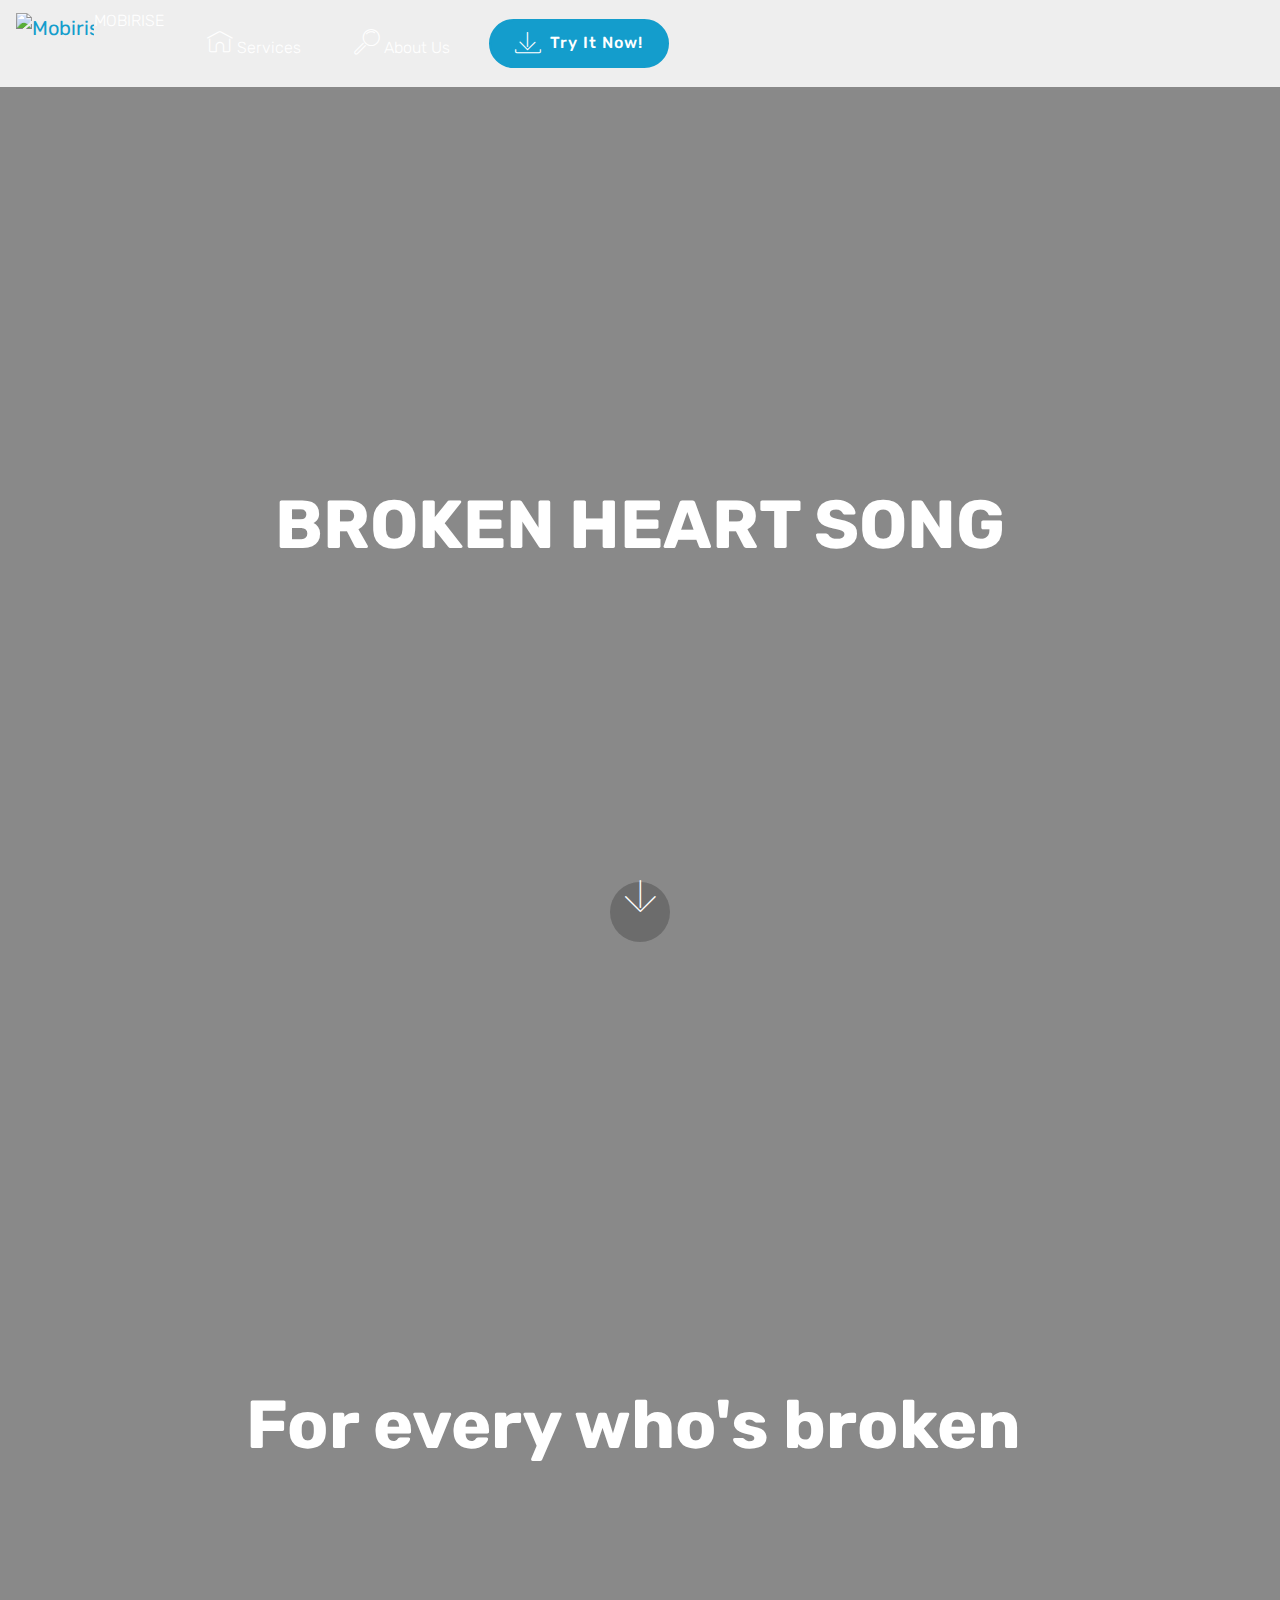
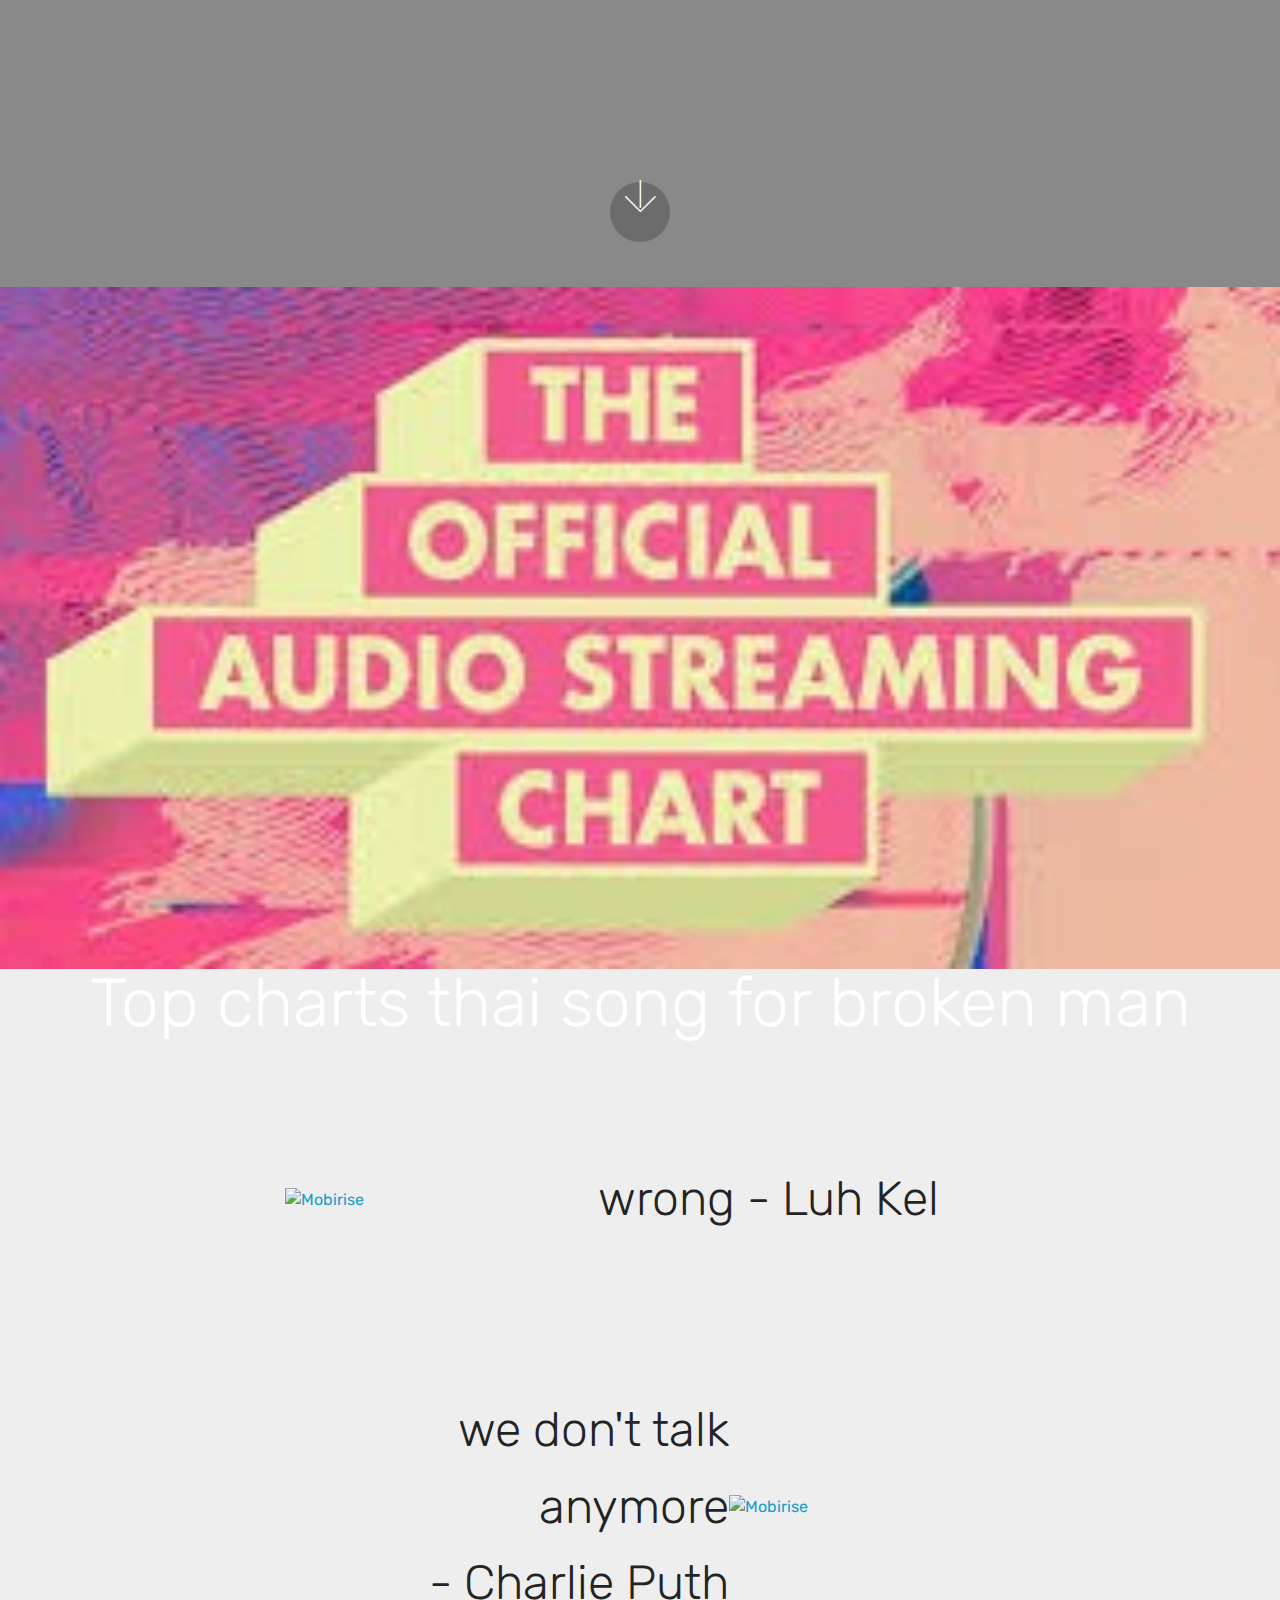
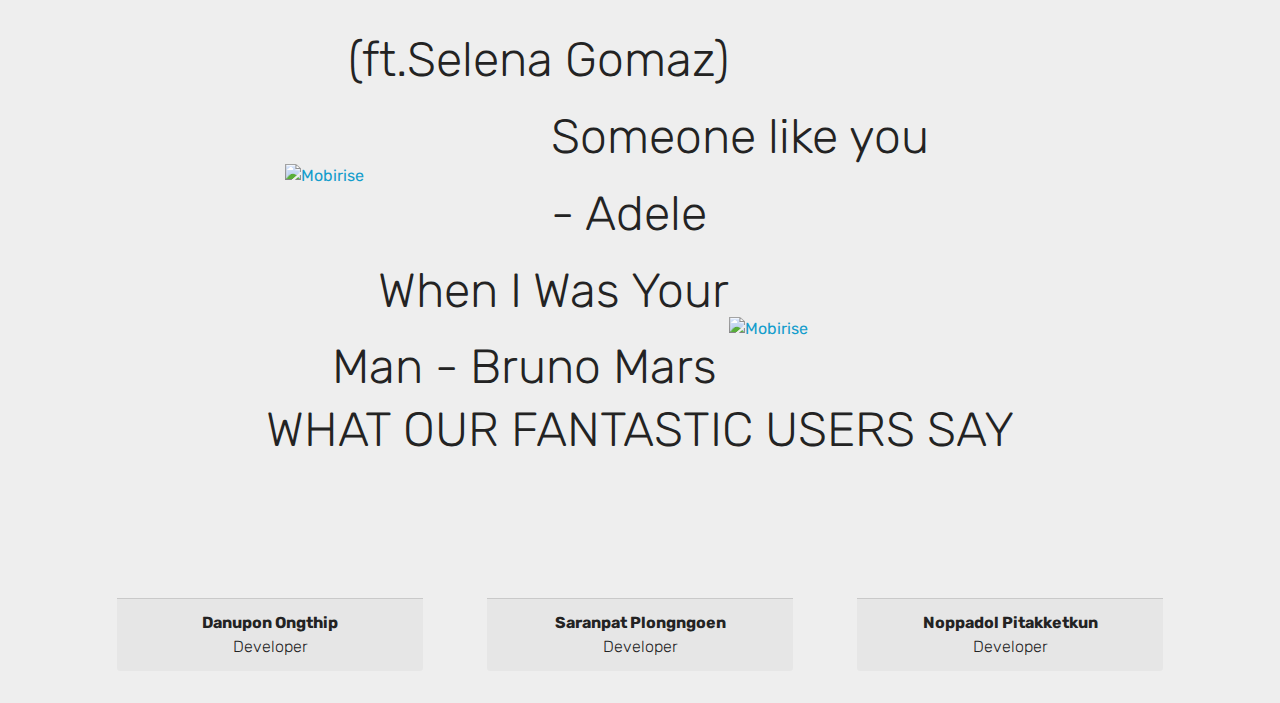
==== commit 43b54d0b: "create github pages" ====
--- a/page1.html
+++ b/page1.html
@@ -6,8 +6,8 @@
   <meta http-equiv="X-UA-Compatible" content="IE=edge">
   <meta name="generator" content="Mobirise v4.11.5, mobirise.com">
   <meta name="viewport" content="width=device-width, initial-scale=1, minimum-scale=1">
-  <link rel="shortcut icon" href="assets/images/logo4.png" type="image/x-icon">
-  <meta name="description" content="">
+  <link rel="shortcut icon" href="assets/images/logo2.png" type="image/x-icon">
+  <meta name="description" content="Web Site Builder Description">
   
   <title>Page 1</title>
   <link rel="stylesheet" href="assets/web/assets/mobirise-icons/mobirise-icons.css">
@@ -15,6 +15,7 @@
   <link rel="stylesheet" href="assets/bootstrap/css/bootstrap-grid.min.css">
   <link rel="stylesheet" href="assets/bootstrap/css/bootstrap-reboot.min.css">
   <link rel="stylesheet" href="assets/tether/tether.min.css">
+  <link rel="stylesheet" href="assets/dropdown/css/style.css">
   <link rel="stylesheet" href="assets/theme/css/style.css">
   <link rel="preload" as="style" href="assets/mobirise/css/mbr-additional.css"><link rel="stylesheet" href="assets/mobirise/css/mbr-additional.css" type="text/css">
   
@@ -22,23 +23,70 @@
   
 </head>
 <body>
-  <section class="header9 cid-rHSkjetxil mbr-fullscreen mbr-parallax-background" id="header9-9">
-
-    
-
-    <div class="mbr-overlay" style="opacity: 0.4; background-color: rgb(0, 0, 0);">
-    </div>
-
-    <div class="container">
-        <div class="media-container-column mbr-white col-md-8">
-            <h1 class="mbr-section-title align-left mbr-bold pb-3 mbr-fonts-style display-1"><span style="font-weight: normal;">บังบาร์</span><br><span style="font-weight: normal;">bar</span></h1>
-            
-            
-            <div class="mbr-section-btn align-left"><a class="btn btn-md btn-success display-4" href="https://mobirise.co">LEARN MORE</a>
-                <a class="btn btn-md btn-secondary display-4" href="https://mobirise.co">LIVE DEMO</a></div>
-        </div>
-    </div>
-
+  <section class="menu cid-qTkzRZLJNu" once="menu" id="menu1-9">
+
+    
+
+    <nav class="navbar navbar-expand beta-menu navbar-dropdown align-items-center navbar-fixed-top navbar-toggleable-sm">
+        <button class="navbar-toggler navbar-toggler-right" type="button" data-toggle="collapse" data-target="#navbarSupportedContent" aria-controls="navbarSupportedContent" aria-expanded="false" aria-label="Toggle navigation">
+            <div class="hamburger">
+                <span></span>
+                <span></span>
+                <span></span>
+                <span></span>
+            </div>
+        </button>
+        <div class="menu-logo">
+            <div class="navbar-brand">
+                <span class="navbar-logo">
+                    <a href="https://mobirise.com">
+                         <img src="assets/images/logo2.png" alt="Mobirise" style="height: 3.8rem;">
+                    </a>
+                </span>
+                <span class="navbar-caption-wrap">
+                    <a class="navbar-caption text-white display-4" href="https://mobirise.com">
+                        MOBIRISE
+                    </a>
+                </span>
+            </div>
+        </div>
+        <div class="collapse navbar-collapse" id="navbarSupportedContent">
+            <ul class="navbar-nav nav-dropdown" data-app-modern-menu="true"><li class="nav-item">
+                    <a class="nav-link link text-white display-4" href="https://mobirise.com">
+                        <span class="mbri-home mbr-iconfont mbr-iconfont-btn"></span>
+                        Services
+                    </a>
+                </li>
+                <li class="nav-item">
+                    <a class="nav-link link text-white display-4" href="https://mobirise.com">
+                        <span class="mbri-search mbr-iconfont mbr-iconfont-btn"></span>
+                        About Us
+                    </a>
+                </li></ul>
+            <div class="navbar-buttons mbr-section-btn"><a class="btn btn-sm btn-primary display-4" href="https://mobirise.com">
+                    <span class="mbri-save mbr-iconfont mbr-iconfont-btn "></span>
+                    Try It Now!
+                </a></div>
+        </div>
+    </nav>
+</section>
+
+<section class="engine"><a href="https://mobirise.info/i">free site creation software</a></section><section class="cid-rI4v252qKF mbr-fullscreen mbr-parallax-background" id="header2-a">
+
+    
+
+    <div class="mbr-overlay" style="opacity: 0.5; background-color: rgb(35, 35, 35);"></div>
+
+    <div class="container align-center">
+        <div class="row justify-content-md-center">
+            <div class="mbr-white col-md-10">
+                <h1 class="mbr-section-title mbr-bold pb-3 mbr-fonts-style display-1">BROKEN HEART SONG</h1>
+                
+                
+                
+            </div>
+        </div>
+    </div>
     <div class="mbr-arrow hidden-sm-down" aria-hidden="true">
         <a href="#next">
             <i class="mbri-down mbr-iconfont"></i>
@@ -46,24 +94,133 @@
     </div>
 </section>
 
-<section class="engine"><a href="https://mobirise.info/g">how to build your own site for free</a></section><section class="mbr-section article content11 cid-rHSkjeWuWC" id="content11-a">
+<section class="header6 cid-rI4v4uGe37 mbr-fullscreen" data-bg-video="https://www.youtube.com/watch?v=fB-If0inWuI" id="header6-b">
+
+    
+
+    <div class="mbr-overlay" style="opacity: 0.5; background-color: rgb(35, 35, 35);">
+    </div>
+
+    <div class="container">
+        <div class="row justify-content-md-center">
+            <div class="mbr-white col-md-10">
+                <h1 class="mbr-section-title align-center mbr-bold pb-3 mbr-fonts-style display-1">For every who's broken&nbsp;</h1>
+                
+                
+            </div>
+        </div>
+    </div>
+
+    <div class="mbr-arrow hidden-sm-down" aria-hidden="true">
+        <a href="#next">
+            <i class="mbri-down mbr-iconfont"></i>
+        </a>
+    </div>
+</section>
+
+<section class="cid-rI4vciHzRb" id="image2-c">
+
+    
+
+    <figure class="mbr-figure">
+        <div class="image-block" style="width: 100%;">
+            <img src="assets/images/images-299x168.jpeg" alt="Mobirise" title="">
+            <figcaption class="mbr-figure-caption mbr-figure-caption-over">
+                <div class="pb-5 px-3 mbr-white align-center mbr-fonts-style display-1">Top charts thai song for broken man</div>
+            </figcaption>
+        </div>
+    </figure>
+</section>
+
+<section class="mbr-section content6 cid-rI4vhZJsbZ" id="content6-d">
+    
      
-
-    <div class="container">
-        <div class="media-container-row">
-            <div class="mbr-text counter-container col-12 col-md-8 mbr-fonts-style display-7">
-                <ol>
-                    <li><strong>ตรวจดูว่าตัวถังเครื่องใช้ไฟฟ้า มีรอยขีดข่วน ชำรุด บุบ สีถลอก มีตำหนิที่จุดใดหรือไม่</strong></li>
-                    <li><strong>ตรวจดูที่สายไฟของเครื่องใช้ไฟฟ้าที่จะซื้อว่าฉนวนมีรอยถลอกเนื่องจากหนูกัด แมลงสาบแทะหรือไม่ สายไฟกับปลั๊กต่อกันสนิทหรือไม่</strong></li>
-                    <li><strong>ตรวจดูว่าสายไฟของอุปกรณ์เครื่องใช้ไฟฟ้าเป็นสายไฟที่มีคุณภาพได้มาตรฐาน อุตสาหกรรมหรือไม่ โดยดูจากยี่ห้อที่ประทับบนสายไฟต้องชัดเจน มีเครื่องหมายมาตรฐานมอก. และต้องเป็นสายไฟที่สามารถทนกระแสสูงสุดของเครื่องใช้ไฟฟ้านั้นได้</strong></li><li><strong>สอบถามราคาของเครื่องใช้ไฟฟ้ารุ่นที่จะซื้อ เปรียบเทียบกัน 3-4 ร้าน ก่อนตัดสินใจ</strong></li><li><strong>ตรวจดูอุปกรณ์เสริมประกอบที่มีมากับเครื่องใช้ไฟฟ้าว่ามีครบตามรายการหรือไม่</strong></li><li><strong>ตรวจดูว่าเครื่องใช้ไฟฟ้านั้นใช้กับแรงดันไฟฟ้าในบ้านเราคือ ระดับแรงดัน 220 โวลต์ ความถี่ 50 เฮิร์ต (Hz.) หรือไม่</strong></li><li><strong>ดูว่ากำลังไฟฟ้าที่มีเครื่องใช้ไฟฟ้านั้นว่าใช้เท่าไร เปรียบเทียบกับขนาดและรุ่นเดียวกันกับยี่ห้ออื่น ๆ</strong></li><li><strong>ตรวจสอบดูว่าเครื่องใช้ไฟฟ้านั้นมีใบรับประกันคุณภาพสินค้าหรือไม่ ระยะเวลาที่ประกันนานเท่าใด การรับประกันครอบคลุมขอบเขตมากน้อยขนาดไหน</strong></li><li><strong>ตรวจดูว่าเครื่องใช้ไฟฟ้าที่จะซื้อ มีคำแนะนำหรือคู่มือวิธีการใช้แนบมาให้ด้วยหรือไม่ หากไม่มีต้องทวงถามจากผู้ขายอุปกรณ์ไฟฟ้าที่ซื้อมาจากร้าน ถ้าเป็นของใหม่ก็ควรมีคู่มือการใช้และใบรับประกันคุณภาพแนบมาด้วย ผู้ใช้ควรอ่านเอกสารคู่มือให้เข้าใจและปฏิบัติตามให้ถูกต้อง สินค้าบางอย่างควรมีเจ้าหน้าที่มาแนะนำสาธิตการใช้ให้ด้วย ทำให้สามารถใช้เครื่องได้อย่างถูกต้องเพราะเครื่องใช้ไฟฟ้าหากใช้ถูกวิธี แล้ว นอกจากจะทำให้อายุการใช้งานยาวนานขึ้นแล้ว ยังทำให้สามารถประหยัดการใช้ไฟฟ้าอีกด้วย</strong></li><li><strong>หากทำได้ควรทดลองเสียบเครื่องใช้ไฟฟ้าดูว่าเครื่องทำงานปกติหรือไม่ ปลั๊กเสียบกับเต้ารับหลวมเกินไปหรือไม่</strong></li><li><strong>&nbsp;สอบถามถึงความพร้อมของอะไหล่ และอัตราค่าบริการหากพ้นระยะเวลาการประกันแล้วทางบริษัทฯ คิดกับลูกค้าอย่างไร</strong></li><li><strong>ตรวจดูว่าสินค้าเครื่องใช้ไฟฟ้าที่จะซื้อเป็นสินค้าที่ผลิตขึ้นตามมาตรฐาน ผลิตภัณฑ์อุตสาหกรรม หรือผ่านการรับรองจากสถาบันใดหรือไม่ สินค้าเครื่องใช้ไฟฟ้าในท้องตลาดมีมากมายหลายยี่ห้อ ผู้ผลิตพยายามโฆษณาสินค้าของตนเพื่อให้ติดหูติดตาผู้บริโภค ฉะนั้น ผู้บริโภคที่ดีควรรู้จักการเลือกซื้อสินค้าหรือบริการที่ได้มาตรฐานและความปลอดภัยจากการใช้ เพราะมาตรฐานทำให้เกิดความชอบธรรมในการซื้อขายผู้ซื้อสามารถทราบได้แน่นอน ก่อนการตัดสินใจซื้อว่า สินค้านั้นมีคุณสมบัติอย่างไร และผู้ซื้อยังได้รับความคุ้มครองด้านความปลอดภัยของผลิตภัณฑ์ที่ซื้อไปใช้ อย่างไร นอกจากนั้นยังทำให้เกิดการประหยัด เพราะผลิตภัณฑ์ที่มีคุณภาพมาตรฐานจะมีความเหมาะสมกับการใช้งาน สามารถสับเปลี่ยนชิ้นส่วนทดแทนกันได้ รวมทั้งก่อให้เกิดความสะดวกในการเลือกซื้อสินค้าด้วย เพียงแค่สังเกตเครื่องหมายมาตรฐานอุตสาหกรรม ที่สำนักงานมาตรฐานผลิตภัณฑ์อุตสาหกรรม หรือสมอ. ออกให้กับผู้ผลิตสินค้าที่ยื่นขอ ซึ่งทางสมอ. ได้กำหนดมาตรฐานขึ้นมา 3 แบบ คือ มาตรฐานทั่วไป มาตรฐานบังคับ และมาตรฐานเฉพาะด้านความปลอดภัย มาตรฐานผลิตภัณฑ์อุตสาหกรรมที่สมอ. กำหนดขึ้นจะครอบคลุม 15 สาขา โดยที่ผู้บริโภคสามารถพิจารณาสังเกตได้ เพื่อที่จะได้เลือกสินค้าเครื่องใช้ไฟฟ้าได้อย่างมีคุณภาพและมีอายุการใช้ งานยาวนาน คุ้มกับเงินที่จ่ายไป
-</strong></li>
-                </ol>
-            </div>
-        </div>
-    </div>
-</section>
-
-<section class="testimonials1 cid-rHSkjfdBu0" id="testimonials1-b">
+    
+    <div class="container">
+        <div class="media-container-row">
+            <div class="col-12 col-md-8">
+                <div class="media-container-row">
+                    <div class="mbr-figure" style="width: 60%;">
+                      <a href="https://www.youtube.com/watch?v=fB-If0inWuI"><img src="assets/images/362cfe9b93e5bb44f391bed34f966c0f.1000x1000x1-436x436.jpg" alt="Mobirise" title=""></a>  
+                    </div>
+                    <div class="media-content">
+                        <div class="mbr-section-text">
+                            <p class="mbr-text mb-0 mbr-fonts-style display-2"><br>&nbsp; &nbsp; wrong - Luh Kel<br>&nbsp; &nbsp; &nbsp; &nbsp; &nbsp; &nbsp; &nbsp; &nbsp; &nbsp; &nbsp; &nbsp; &nbsp; &nbsp; &nbsp;</p>
+                        </div>
+                    </div>
+                </div>
+            </div>
+        </div>
+    </div>
+</section>
+
+<section class="mbr-section content7 cid-rI4viJsz2Z" id="content7-e">
+          
+    
+
+    <div class="container">
+        <div class="media-container-row">
+            <div class="col-12 col-md-8">
+                <div class="media-container-row">
+                    <div class="media-content">
+                        <div class="mbr-section-text">
+                            <p class="mbr-text align-right mb-0 mbr-fonts-style display-2">&nbsp;<br>we don't talk anymore<br> - Charlie Puth (ft.Selena Gomaz)</p>
+                        </div>
+                    </div>
+                    <div class="mbr-figure" style="width: 60%;">
+                     <a href="https://www.youtube.com/watch?v=3AtDnEC4zak"><img src="assets/images/-300x168.jpeg" alt="Mobirise" title=""></a>  
+                    </div>
+                </div>
+            </div>
+        </div>
+    </div>
+</section>
+
+<section class="mbr-section content6 cid-rI4vjs0i2v" id="content6-f">
+    
+     
+    
+    <div class="container">
+        <div class="media-container-row">
+            <div class="col-12 col-md-8">
+                <div class="media-container-row">
+                    <div class="mbr-figure" style="width: 60%;">
+                      <a href="https://www.youtube.com/watch?v=-qn94FGsh5s"><img src="assets/images/dele-225x225.jpeg" alt="Mobirise" title=""></a>  
+                    </div>
+                    <div class="media-content">
+                        <div class="mbr-section-text">
+                            <p class="mbr-text mb-0 mbr-fonts-style display-2">Someone like you<br> - Adele</p>
+                        </div>
+                    </div>
+                </div>
+            </div>
+        </div>
+    </div>
+</section>
+
+<section class="mbr-section content7 cid-rI4vk0EFTP" id="content7-g">
+          
+    
+
+    <div class="container">
+        <div class="media-container-row">
+            <div class="col-12 col-md-8">
+                <div class="media-container-row">
+                    <div class="media-content">
+                        <div class="mbr-section-text">
+                            <p class="mbr-text align-right mb-0 mbr-fonts-style display-2">When I Was Your Man - Bruno Mars&nbsp;</p>
+                        </div>
+                    </div>
+                    <div class="mbr-figure" style="width: 60%;">
+                     <a href="https://www.youtube.com/watch?v=ekzHIouo8Q4"><img src="assets/images/wheen-225x225.jpeg" alt="Mobirise" title=""></a>  
+                    </div>
+                </div>
+            </div>
+        </div>
+    </div>
+</section>
+
+<section class="testimonials1 cid-rI4vr3NSDw" id="testimonials1-h">
 
     
 
@@ -72,8 +229,9 @@
         <div class="media-container-row">
             <div class="title col-12 align-center">
                 <h2 class="pb-3 mbr-fonts-style display-2">
-<div>Provider</div></h2>
-                
+                    WHAT OUR FANTASTIC USERS SAY
+                </h2>
+                <h3 class="mbr-section-subtitle mbr-light pb-3 mbr-fonts-style display-5"></h3>
             </div>
         </div>
     </div>
@@ -84,12 +242,12 @@
                 <div class="panel-item p-3">
                     <div class="card-block">
                         <div class="testimonial-photo">
-                            <img src="assets/images/51603185-619758141808541-3957552414663376896-n-240x240.jpg" alt="" title="">
+                            <a href="https://web.facebook.com/tter.danupon.5"><img src="assets/images/da-240x242.jpg" alt="" title=""></a>
                         </div>
                         <p class="mbr-text mbr-fonts-style display-7"></p>
                     </div>
                     <div class="card-footer">
-                        <div class="mbr-author-name mbr-bold mbr-fonts-style display-7">Jinnapat Numdee</div>
+                        <div class="mbr-author-name mbr-bold mbr-fonts-style display-7">Danupon Ongthip</div>
                         <small class="mbr-author-desc mbr-italic mbr-light mbr-fonts-style display-7">
                                Developer
                         </small>
@@ -101,12 +259,12 @@
                 <div class="panel-item p-3">
                     <div class="card-block">
                         <div class="testimonial-photo">
-                            <img src="assets/images/50461281-984080358455339-3275381419009900544-n-240x239.jpg" alt="" title="">
+                            <a href="https://web.facebook.com/profile.php?id=100003839667148"><img src="assets/images/m7-240x240.jpg" alt="" title=""></a>
                         </div>
                         <p class="mbr-text mbr-fonts-style display-7"></p>
                     </div>
                     <div class="card-footer">
-                        <div class="mbr-author-name mbr-bold mbr-fonts-style display-7">Titiwwot Changto</div>
+                        <div class="mbr-author-name mbr-bold mbr-fonts-style display-7">Saranpat Plongngoen</div>
                         <small class="mbr-author-desc mbr-italic mbr-light mbr-fonts-style display-7">
                                Developer
                         </small>
@@ -118,12 +276,12 @@
                 <div class="panel-item p-3">
                     <div class="card-block">
                         <div class="testimonial-photo">
-                            <img src="assets/images/23659385-128537991153540-3300005936181756153-n-240x240.jpg" alt="" title="">
+                            <img src="assets/images/or-240x245.jpg" alt="" title="">
                         </div>
                         <p class="mbr-text mbr-fonts-style display-7"></p>
                     </div>
                     <div class="card-footer">
-                        <div class="mbr-author-name mbr-bold mbr-fonts-style display-7">Thanakorn Suwanampa</div>
+                        <div class="mbr-author-name mbr-bold mbr-fonts-style display-7">Noppadol Pitakketkun</div>
                         <small class="mbr-author-desc mbr-italic mbr-light mbr-fonts-style display-7">
                                Developer
                         </small>
@@ -146,7 +304,12 @@
   <script src="assets/bootstrap/js/bootstrap.min.js"></script>
   <script src="assets/tether/tether.min.js"></script>
   <script src="assets/smoothscroll/smooth-scroll.js"></script>
+  <script src="assets/touchswipe/jquery.touch-swipe.min.js"></script>
   <script src="assets/parallax/jarallax.min.js"></script>
+  <script src="assets/ytplayer/jquery.mb.ytplayer.min.js"></script>
+  <script src="assets/vimeoplayer/jquery.mb.vimeo_player.js"></script>
+  <script src="assets/dropdown/js/nav-dropdown.js"></script>
+  <script src="assets/dropdown/js/navbar-dropdown.js"></script>
   <script src="assets/theme/js/script.js"></script>
   
   
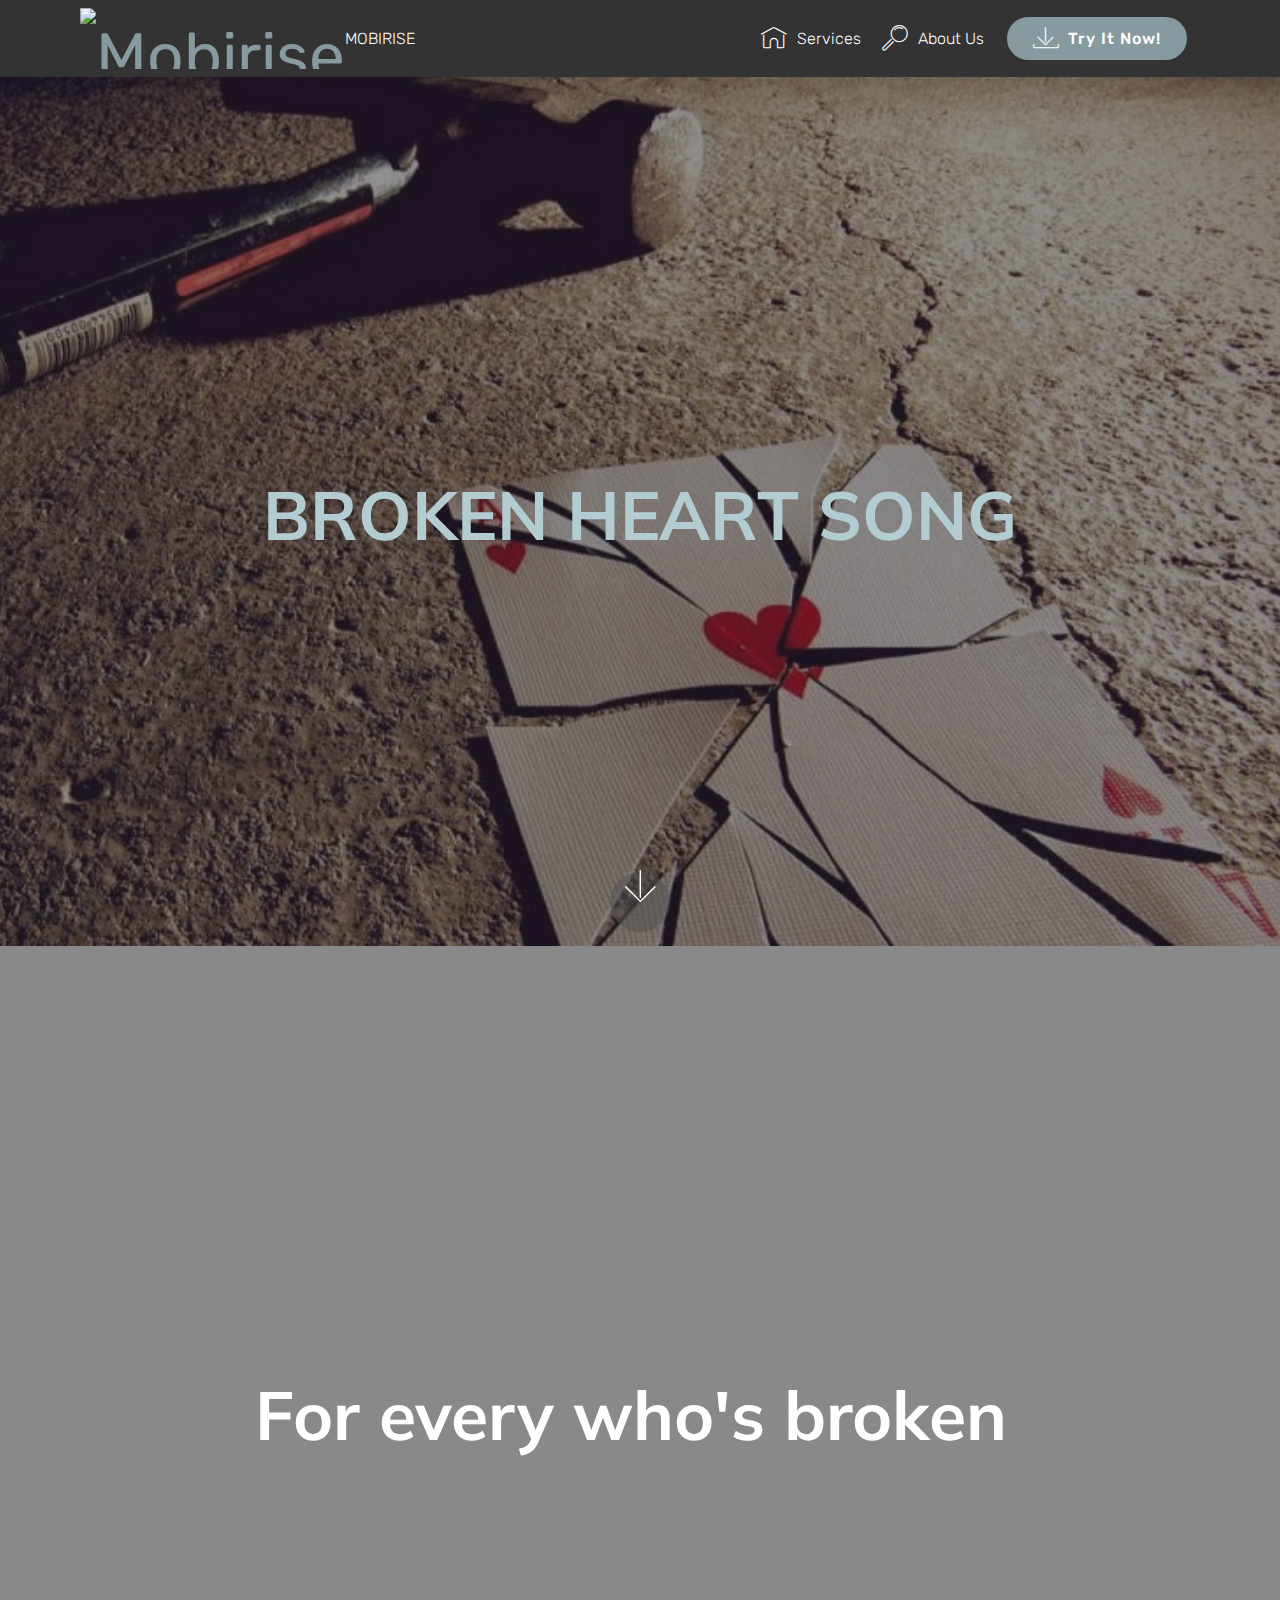
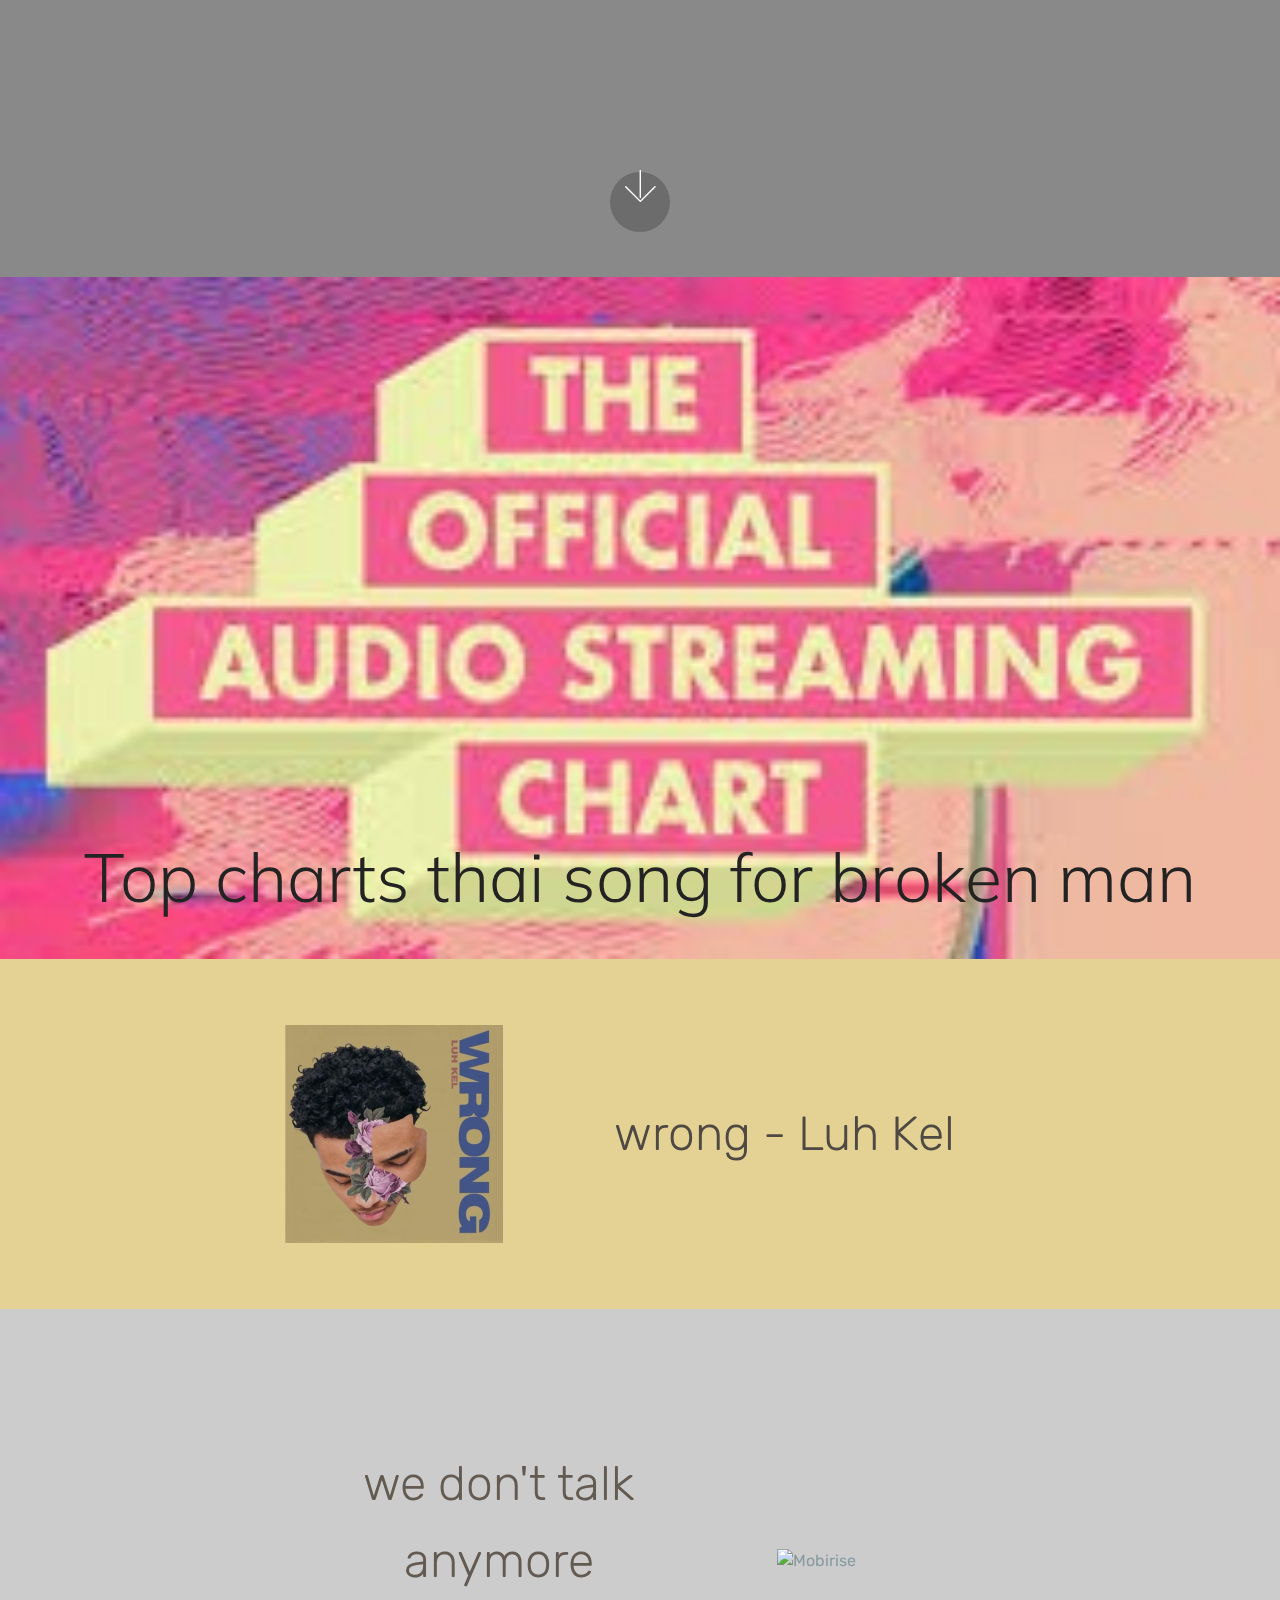
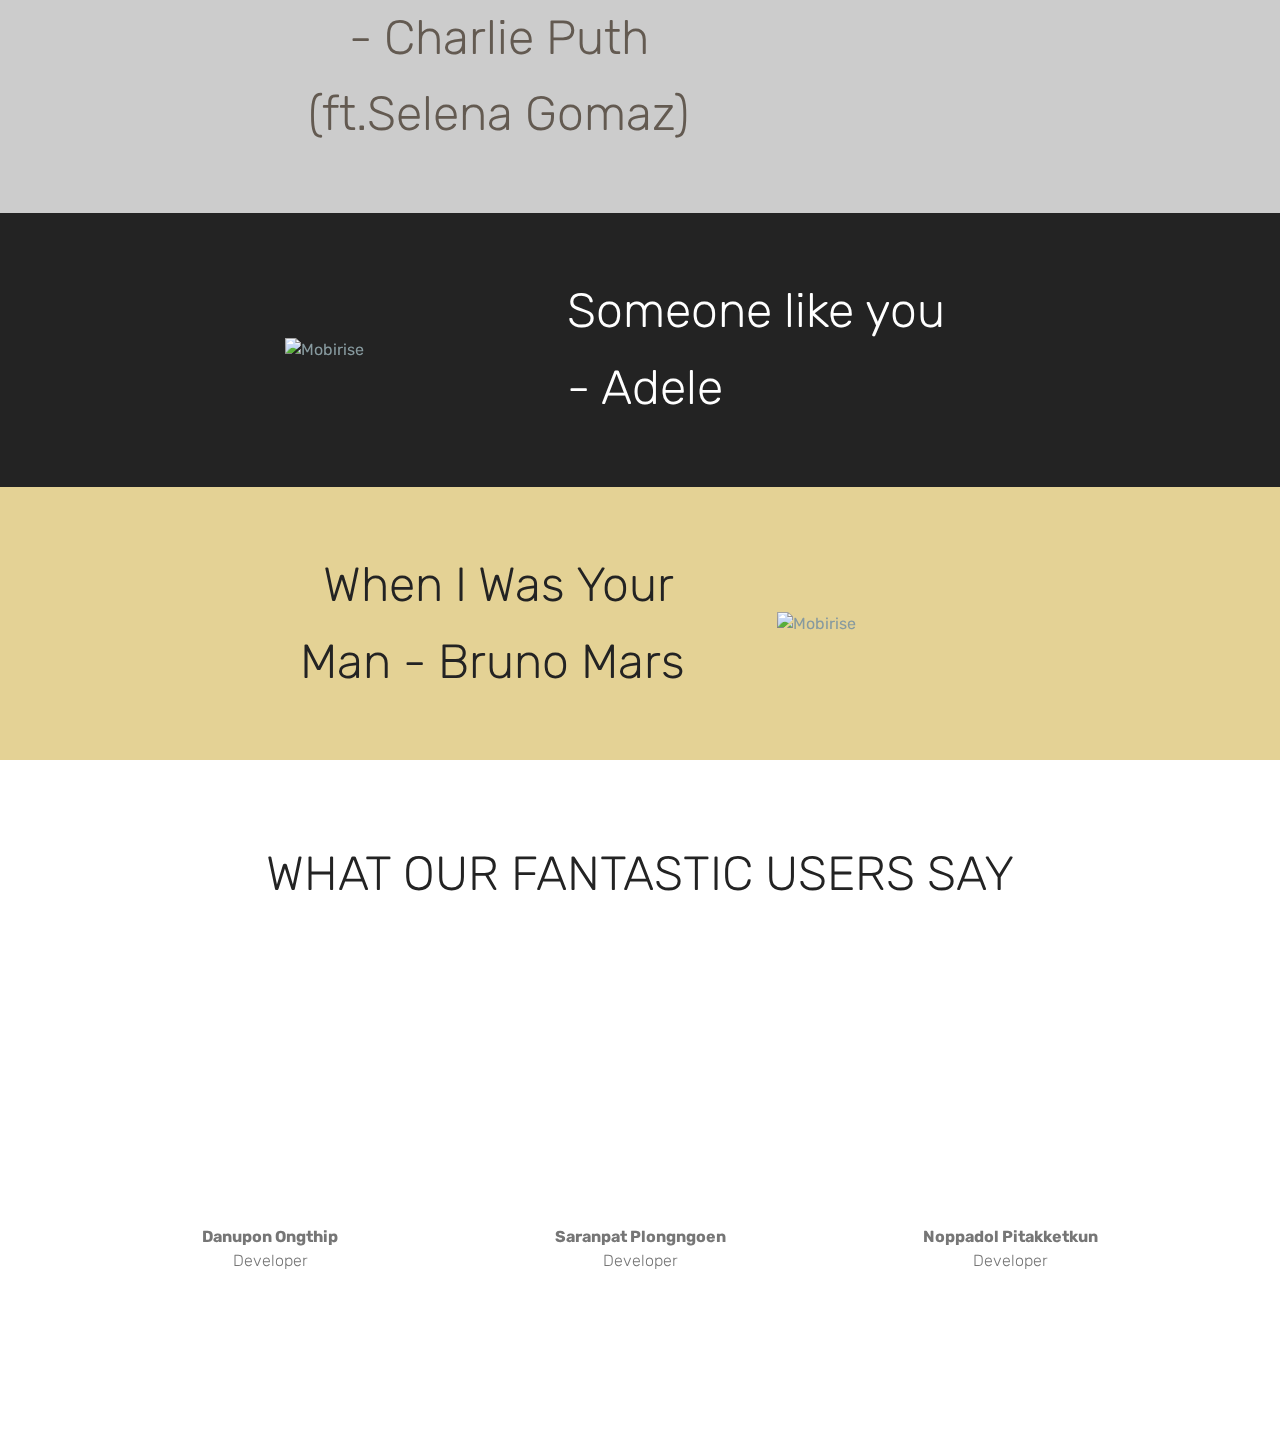
==== commit e3ab58de: "create github pages" ====
--- a/page1.html
+++ b/page1.html
@@ -71,7 +71,7 @@
     </nav>
 </section>
 
-<section class="engine"><a href="https://mobirise.info/i">free site creation software</a></section><section class="cid-rI4v252qKF mbr-fullscreen mbr-parallax-background" id="header2-a">
+<section class="engine"><a href="https://mobirise.info/b">create a site</a></section><section class="cid-rI4v252qKF mbr-fullscreen mbr-parallax-background" id="header2-a">
 
     
 
--- a/assets/mobirise/css/mbr-additional.css
+++ b/assets/mobirise/css/mbr-additional.css
@@ -1,3 +1,4 @@
+@import url(https://fonts.googleapis.com/css?family=Muli:200,300,400,500,600,700,800,900,200i,300i,400i,500i,600i,700i,800i,900i&display=swap);
 @import url(https://fonts.googleapis.com/css?family=Rubik:300,300i,400,400i,500,500i,700,700i,900,900i&display=swap);
 
 
@@ -8,7 +9,7 @@
   font-family: Rubik;
 }
 .display-1 {
-  font-family: 'Rubik', sans-serif;
+  font-family: 'Muli', sans-serif;
   font-size: 4.25rem;
   font-display: swap;
 }
@@ -92,7 +93,7 @@
   border-radius: 3px;
 }
 .bg-primary {
-  background-color: #149dcc !important;
+  background-color: #879a9f !important;
 }
 .bg-success {
   background-color: #f7ed4a !important;
@@ -108,8 +109,8 @@
 }
 .btn-primary,
 .btn-primary:active {
-  background-color: #149dcc !important;
-  border-color: #149dcc !important;
+  background-color: #879a9f !important;
+  border-color: #879a9f !important;
   color: #ffffff !important;
 }
 .btn-primary:hover,
@@ -117,14 +118,14 @@
 .btn-primary.focus,
 .btn-primary.active {
   color: #ffffff !important;
-  background-color: #0d6786 !important;
-  border-color: #0d6786 !important;
+  background-color: #617479 !important;
+  border-color: #617479 !important;
 }
 .btn-primary.disabled,
 .btn-primary:disabled {
   color: #ffffff !important;
-  background-color: #0d6786 !important;
-  border-color: #0d6786 !important;
+  background-color: #617479 !important;
+  border-color: #617479 !important;
 }
 .btn-secondary,
 .btn-secondary:active {
@@ -272,22 +273,22 @@
 .btn-primary-outline,
 .btn-primary-outline:active {
   background: none;
-  border-color: #0b566f;
-  color: #0b566f;
+  border-color: #55666b;
+  color: #55666b;
 }
 .btn-primary-outline:hover,
 .btn-primary-outline:focus,
 .btn-primary-outline.focus,
 .btn-primary-outline.active {
   color: #ffffff;
-  background-color: #149dcc;
-  border-color: #149dcc;
+  background-color: #879a9f;
+  border-color: #879a9f;
 }
 .btn-primary-outline.disabled,
 .btn-primary-outline:disabled {
   color: #ffffff !important;
-  background-color: #149dcc !important;
-  border-color: #149dcc !important;
+  background-color: #879a9f !important;
+  border-color: #879a9f !important;
 }
 .btn-secondary-outline,
 .btn-secondary-outline:active {
@@ -424,7 +425,7 @@
   border-color: #ffffff;
 }
 .text-primary {
-  color: #149dcc !important;
+  color: #879a9f !important;
 }
 .text-secondary {
   color: #ff3366 !important;
@@ -449,7 +450,7 @@
 }
 a.text-primary:hover,
 a.text-primary:focus {
-  color: #0b566f !important;
+  color: #55666b !important;
 }
 a.text-secondary:hover,
 a.text-secondary:focus {
@@ -507,8 +508,8 @@
   border-radius: 100px !important;
 }
 .mbr-gallery-filter li.active .btn {
-  background-color: #149dcc;
-  border-color: #149dcc;
+  background-color: #879a9f;
+  border-color: #879a9f;
   color: #ffffff;
 }
 .mbr-gallery-filter li.active .btn:focus {
@@ -519,11 +520,11 @@
 }
 a,
 a:hover {
-  color: #149dcc;
+  color: #879a9f;
 }
 .mbr-plan-header.bg-primary .mbr-plan-subtitle,
 .mbr-plan-header.bg-primary .mbr-plan-price-desc {
-  color: #b4e6f8;
+  color: #ced6d8;
 }
 .mbr-plan-header.bg-success .mbr-plan-subtitle,
 .mbr-plan-header.bg-success .mbr-plan-price-desc {
@@ -554,7 +555,7 @@
   font-size: 1.6rem;
 }
 blockquote {
-  border-color: #149dcc;
+  border-color: #879a9f;
 }
 /* Forms */
 .mbr-form .btn {
@@ -610,11 +611,11 @@
 /* Footer */
 .mbr-footer-content li::before,
 .mbr-footer .mbr-contacts li::before {
-  background: #149dcc;
+  background: #879a9f;
 }
 .mbr-footer-content li a:hover,
 .mbr-footer .mbr-contacts li a:hover {
-  color: #149dcc;
+  color: #879a9f;
 }
 .footer3 input[type="email"],
 .footer4 input[type="email"] {
@@ -656,7 +657,7 @@
 }
 .jq-selectbox li:hover,
 .jq-selectbox li.selected {
-  background-color: #149dcc;
+  background-color: #879a9f;
   color: #ffffff;
 }
 .jq-selectbox .jq-selectbox__trigger-arrow,
@@ -669,14 +670,14 @@
 .jq-selectbox:hover .jq-selectbox__trigger-arrow,
 .jq-number__spin.minus:hover:after,
 .jq-number__spin.plus:hover:after {
-  border-top-color: #149dcc;
-  border-bottom-color: #149dcc;
+  border-top-color: #879a9f;
+  border-bottom-color: #879a9f;
 }
 .xdsoft_datetimepicker .xdsoft_calendar td.xdsoft_default,
 .xdsoft_datetimepicker .xdsoft_calendar td.xdsoft_current,
 .xdsoft_datetimepicker .xdsoft_timepicker .xdsoft_time_box > div > div.xdsoft_current {
-  color: #ffffff !important;
-  background-color: #149dcc !important;
+  color: #000000 !important;
+  background-color: #879a9f !important;
   box-shadow: none !important;
 }
 .xdsoft_datetimepicker .xdsoft_calendar td:hover,
@@ -705,100 +706,1066 @@
   top: 50%;
   left: 50%;
   transform: translateX(-50%) translateY(-50%);
-  background-image: url("data:image/svg+xml;charset=UTF-8,%3csvg width='32' height='32' viewBox='0 0 64 64' xmlns='http://www.w3.org/2000/svg' stroke='%23149dcc' %3e%3cg fill='none' fill-rule='evenodd'%3e%3cg transform='translate(16 16)' stroke-width='2'%3e%3ccircle stroke-opacity='.5' cx='16' cy='16' r='16'/%3e%3cpath d='M32 16c0-9.94-8.06-16-16-16'%3e%3canimateTransform attributeName='transform' type='rotate' from='0 16 16' to='360 16 16' dur='1s' repeatCount='indefinite'/%3e%3c/path%3e%3c/g%3e%3c/g%3e%3c/svg%3e");
+  background-image: url("data:image/svg+xml;charset=UTF-8,%3csvg width='32' height='32' viewBox='0 0 64 64' xmlns='http://www.w3.org/2000/svg' stroke='%23879a9f' %3e%3cg fill='none' fill-rule='evenodd'%3e%3cg transform='translate(16 16)' stroke-width='2'%3e%3ccircle stroke-opacity='.5' cx='16' cy='16' r='16'/%3e%3cpath d='M32 16c0-9.94-8.06-16-16-16'%3e%3canimateTransform attributeName='transform' type='rotate' from='0 16 16' to='360 16 16' dur='1s' repeatCount='indefinite'/%3e%3c/path%3e%3c/g%3e%3c/g%3e%3c/svg%3e");
 }
 section.lazy-placeholder:after {
   opacity: 0.3;
 }
-.cid-ri6BvY1AFH {
-  background-image: url("../../../assets/images/mbr-1440x1920.jpg");
-}
-.cid-ri6BvY1AFH h1 {
-  color: #616161;
-}
-.cid-ri6BvY1AFH h2,
-.cid-ri6BvY1AFH h3,
-.cid-ri6BvY1AFH p {
-  color: #767676;
-}
-.cid-ri6BvY1AFH .mbr-section-subtitle {
-  font-style: italic;
-}
-.cid-ri6BvY1AFH H1 {
-  color: #ffffff;
+.cid-qTkzRZLJNu .navbar {
+  padding: .5rem 0;
+  background: #333333;
+  transition: none;
+  min-height: 77px;
+}
+.cid-qTkzRZLJNu .navbar-dropdown.bg-color.transparent.opened {
+  background: #333333;
+}
+.cid-qTkzRZLJNu a {
+  font-style: normal;
+}
+.cid-qTkzRZLJNu .nav-item span {
+  padding-right: 0.4em;
+  line-height: 0.5em;
+  vertical-align: text-bottom;
+  position: relative;
+  text-decoration: none;
+}
+.cid-qTkzRZLJNu .nav-item a {
+  display: flex;
+  align-items: center;
+  justify-content: center;
+  padding: 0.7rem 0 !important;
+  margin: 0rem .65rem !important;
+}
+.cid-qTkzRZLJNu .nav-item:focus,
+.cid-qTkzRZLJNu .nav-link:focus {
+  outline: none;
+}
+.cid-qTkzRZLJNu .btn {
+  padding: 0.4rem 1.5rem;
+  display: inline-flex;
+  align-items: center;
+}
+.cid-qTkzRZLJNu .btn .mbr-iconfont {
+  font-size: 1.6rem;
+}
+.cid-qTkzRZLJNu .menu-logo {
+  margin-right: auto;
+}
+.cid-qTkzRZLJNu .menu-logo .navbar-brand {
+  display: flex;
+  margin-left: 5rem;
+  padding: 0;
+  transition: padding .2s;
+  min-height: 3.8rem;
+  align-items: center;
+}
+.cid-qTkzRZLJNu .menu-logo .navbar-brand .navbar-caption-wrap {
+  display: -webkit-flex;
+  -webkit-align-items: center;
+  align-items: center;
+  word-break: break-word;
+  min-width: 7rem;
+  margin: .3rem 0;
+}
+.cid-qTkzRZLJNu .menu-logo .navbar-brand .navbar-caption-wrap .navbar-caption {
+  line-height: 1.2rem !important;
+  padding-right: 2rem;
+}
+.cid-qTkzRZLJNu .menu-logo .navbar-brand .navbar-logo {
+  font-size: 4rem;
+  transition: font-size 0.25s;
+}
+.cid-qTkzRZLJNu .menu-logo .navbar-brand .navbar-logo img {
+  display: flex;
+}
+.cid-qTkzRZLJNu .menu-logo .navbar-brand .navbar-logo .mbr-iconfont {
+  transition: font-size 0.25s;
+}
+.cid-qTkzRZLJNu .navbar-toggleable-sm .navbar-collapse {
+  justify-content: flex-end;
+  -webkit-justify-content: flex-end;
+  padding-right: 5rem;
+  width: auto;
+}
+.cid-qTkzRZLJNu .navbar-toggleable-sm .navbar-collapse .navbar-nav {
+  flex-wrap: wrap;
+  -webkit-flex-wrap: wrap;
+  padding-left: 0;
+}
+.cid-qTkzRZLJNu .navbar-toggleable-sm .navbar-collapse .navbar-nav .nav-item {
+  -webkit-align-self: center;
+  align-self: center;
+}
+.cid-qTkzRZLJNu .navbar-toggleable-sm .navbar-collapse .navbar-buttons {
+  padding-left: 0;
+  padding-bottom: 0;
+}
+.cid-qTkzRZLJNu .dropdown .dropdown-menu {
+  background: #333333;
+  display: none;
+  position: absolute;
+  min-width: 5rem;
+  padding-top: 1.4rem;
+  padding-bottom: 1.4rem;
   text-align: left;
 }
-.cid-ri6CAEdXBC {
+.cid-qTkzRZLJNu .dropdown .dropdown-menu .dropdown-item {
+  width: auto;
+  padding: 0.235em 1.5385em 0.235em 1.5385em !important;
+}
+.cid-qTkzRZLJNu .dropdown .dropdown-menu .dropdown-item::after {
+  right: 0.5rem;
+}
+.cid-qTkzRZLJNu .dropdown .dropdown-menu .dropdown-submenu {
+  margin: 0;
+}
+.cid-qTkzRZLJNu .dropdown.open > .dropdown-menu {
+  display: block;
+}
+.cid-qTkzRZLJNu .navbar-toggleable-sm.opened:after {
+  position: absolute;
+  width: 100vw;
+  height: 100vh;
+  content: '';
+  background-color: rgba(0, 0, 0, 0.1);
+  left: 0;
+  bottom: 0;
+  transform: translateY(100%);
+  -webkit-transform: translateY(100%);
+  z-index: 1000;
+}
+.cid-qTkzRZLJNu .navbar.navbar-short {
+  min-height: 60px;
+  transition: all .2s;
+}
+.cid-qTkzRZLJNu .navbar.navbar-short .navbar-toggler-right {
+  top: 20px;
+}
+.cid-qTkzRZLJNu .navbar.navbar-short .navbar-logo a {
+  font-size: 2.5rem !important;
+  line-height: 2.5rem;
+  transition: font-size 0.25s;
+}
+.cid-qTkzRZLJNu .navbar.navbar-short .navbar-logo a .mbr-iconfont {
+  font-size: 2.5rem !important;
+}
+.cid-qTkzRZLJNu .navbar.navbar-short .navbar-logo a img {
+  height: 3rem !important;
+}
+.cid-qTkzRZLJNu .navbar.navbar-short .navbar-brand {
+  min-height: 3rem;
+}
+.cid-qTkzRZLJNu button.navbar-toggler {
+  width: 31px;
+  height: 18px;
+  cursor: pointer;
+  transition: all .2s;
+  top: 1.5rem;
+  right: 1rem;
+}
+.cid-qTkzRZLJNu button.navbar-toggler:focus {
+  outline: none;
+}
+.cid-qTkzRZLJNu button.navbar-toggler .hamburger span {
+  position: absolute;
+  right: 0;
+  width: 30px;
+  height: 2px;
+  border-right: 5px;
+  background-color: #ffffff;
+}
+.cid-qTkzRZLJNu button.navbar-toggler .hamburger span:nth-child(1) {
+  top: 0;
+  transition: all .2s;
+}
+.cid-qTkzRZLJNu button.navbar-toggler .hamburger span:nth-child(2) {
+  top: 8px;
+  transition: all .15s;
+}
+.cid-qTkzRZLJNu button.navbar-toggler .hamburger span:nth-child(3) {
+  top: 8px;
+  transition: all .15s;
+}
+.cid-qTkzRZLJNu button.navbar-toggler .hamburger span:nth-child(4) {
+  top: 16px;
+  transition: all .2s;
+}
+.cid-qTkzRZLJNu nav.opened .hamburger span:nth-child(1) {
+  top: 8px;
+  width: 0;
+  opacity: 0;
+  right: 50%;
+  transition: all .2s;
+}
+.cid-qTkzRZLJNu nav.opened .hamburger span:nth-child(2) {
+  -webkit-transform: rotate(45deg);
+  transform: rotate(45deg);
+  transition: all .25s;
+}
+.cid-qTkzRZLJNu nav.opened .hamburger span:nth-child(3) {
+  -webkit-transform: rotate(-45deg);
+  transform: rotate(-45deg);
+  transition: all .25s;
+}
+.cid-qTkzRZLJNu nav.opened .hamburger span:nth-child(4) {
+  top: 8px;
+  width: 0;
+  opacity: 0;
+  right: 50%;
+  transition: all .2s;
+}
+.cid-qTkzRZLJNu .collapsed.navbar-expand {
+  flex-direction: column;
+}
+.cid-qTkzRZLJNu .collapsed .btn {
+  display: flex;
+}
+.cid-qTkzRZLJNu .collapsed .navbar-collapse {
+  display: none !important;
+  padding-right: 0 !important;
+}
+.cid-qTkzRZLJNu .collapsed .navbar-collapse.collapsing,
+.cid-qTkzRZLJNu .collapsed .navbar-collapse.show {
+  display: block !important;
+}
+.cid-qTkzRZLJNu .collapsed .navbar-collapse.collapsing .navbar-nav,
+.cid-qTkzRZLJNu .collapsed .navbar-collapse.show .navbar-nav {
+  display: block;
+  text-align: center;
+}
+.cid-qTkzRZLJNu .collapsed .navbar-collapse.collapsing .navbar-nav .nav-item,
+.cid-qTkzRZLJNu .collapsed .navbar-collapse.show .navbar-nav .nav-item {
+  clear: both;
+}
+.cid-qTkzRZLJNu .collapsed .navbar-collapse.collapsing .navbar-buttons,
+.cid-qTkzRZLJNu .collapsed .navbar-collapse.show .navbar-buttons {
+  text-align: center;
+}
+.cid-qTkzRZLJNu .collapsed .navbar-collapse.collapsing .navbar-buttons:last-child,
+.cid-qTkzRZLJNu .collapsed .navbar-collapse.show .navbar-buttons:last-child {
+  margin-bottom: 1rem;
+}
+.cid-qTkzRZLJNu .collapsed button.navbar-toggler {
+  display: block;
+}
+.cid-qTkzRZLJNu .collapsed .navbar-brand {
+  margin-left: 1rem !important;
+}
+.cid-qTkzRZLJNu .collapsed .navbar-toggleable-sm {
+  flex-direction: column;
+  -webkit-flex-direction: column;
+}
+.cid-qTkzRZLJNu .collapsed .dropdown .dropdown-menu {
+  width: 100%;
+  text-align: center;
+  position: relative;
+  opacity: 0;
+  display: block;
+  height: 0;
+  visibility: hidden;
+  padding: 0;
+  transition-duration: .5s;
+  transition-property: opacity,padding,height;
+}
+.cid-qTkzRZLJNu .collapsed .dropdown.open > .dropdown-menu {
+  position: relative;
+  opacity: 1;
+  height: auto;
+  padding: 1.4rem 0;
+  visibility: visible;
+}
+.cid-qTkzRZLJNu .collapsed .dropdown .dropdown-submenu {
+  left: 0;
+  text-align: center;
+  width: 100%;
+}
+.cid-qTkzRZLJNu .collapsed .dropdown .dropdown-toggle[data-toggle="dropdown-submenu"]::after {
+  margin-top: 0;
+  position: inherit;
+  right: 0;
+  top: 50%;
+  display: inline-block;
+  width: 0;
+  height: 0;
+  margin-left: .3em;
+  vertical-align: middle;
+  content: "";
+  border-top: .30em solid;
+  border-right: .30em solid transparent;
+  border-left: .30em solid transparent;
+}
+@media (max-width: 991px) {
+  .cid-qTkzRZLJNu .navbar-expand {
+    flex-direction: column;
+  }
+  .cid-qTkzRZLJNu img {
+    height: 3.8rem !important;
+  }
+  .cid-qTkzRZLJNu .btn {
+    display: flex;
+  }
+  .cid-qTkzRZLJNu button.navbar-toggler {
+    display: block;
+  }
+  .cid-qTkzRZLJNu .navbar-brand {
+    margin-left: 1rem !important;
+  }
+  .cid-qTkzRZLJNu .navbar-toggleable-sm {
+    flex-direction: column;
+    -webkit-flex-direction: column;
+  }
+  .cid-qTkzRZLJNu .navbar-collapse {
+    display: none !important;
+    padding-right: 0 !important;
+  }
+  .cid-qTkzRZLJNu .navbar-collapse.collapsing,
+  .cid-qTkzRZLJNu .navbar-collapse.show {
+    display: block !important;
+  }
+  .cid-qTkzRZLJNu .navbar-collapse.collapsing .navbar-nav,
+  .cid-qTkzRZLJNu .navbar-collapse.show .navbar-nav {
+    display: block;
+    text-align: center;
+  }
+  .cid-qTkzRZLJNu .navbar-collapse.collapsing .navbar-nav .nav-item,
+  .cid-qTkzRZLJNu .navbar-collapse.show .navbar-nav .nav-item {
+    clear: both;
+  }
+  .cid-qTkzRZLJNu .navbar-collapse.collapsing .navbar-buttons,
+  .cid-qTkzRZLJNu .navbar-collapse.show .navbar-buttons {
+    text-align: center;
+  }
+  .cid-qTkzRZLJNu .navbar-collapse.collapsing .navbar-buttons:last-child,
+  .cid-qTkzRZLJNu .navbar-collapse.show .navbar-buttons:last-child {
+    margin-bottom: 1rem;
+  }
+  .cid-qTkzRZLJNu .dropdown .dropdown-menu {
+    width: 100%;
+    text-align: center;
+    position: relative;
+    opacity: 0;
+    display: block;
+    height: 0;
+    visibility: hidden;
+    padding: 0;
+    transition-duration: .5s;
+    transition-property: opacity,padding,height;
+  }
+  .cid-qTkzRZLJNu .dropdown.open > .dropdown-menu {
+    position: relative;
+    opacity: 1;
+    height: auto;
+    padding: 1.4rem 0;
+    visibility: visible;
+  }
+  .cid-qTkzRZLJNu .dropdown .dropdown-submenu {
+    left: 0;
+    text-align: center;
+    width: 100%;
+  }
+  .cid-qTkzRZLJNu .dropdown .dropdown-toggle[data-toggle="dropdown-submenu"]::after {
+    margin-top: 0;
+    position: inherit;
+    right: 0;
+    top: 50%;
+    display: inline-block;
+    width: 0;
+    height: 0;
+    margin-left: .3em;
+    vertical-align: middle;
+    content: "";
+    border-top: .30em solid;
+    border-right: .30em solid transparent;
+    border-left: .30em solid transparent;
+  }
+}
+@media (min-width: 767px) {
+  .cid-qTkzRZLJNu .menu-logo {
+    flex-shrink: 0;
+  }
+}
+.cid-qTkzRZLJNu .navbar-collapse {
+  flex-basis: auto;
+}
+.cid-qTkzRZLJNu .nav-link:hover,
+.cid-qTkzRZLJNu .dropdown-item:hover {
+  color: #c1c1c1 !important;
+}
+.cid-qTkA127IK8 {
+  background-image: url("../../../assets/images/ahr0chm6ly9zlmlzyw5vb2suy29tl2pvlzavdwqvndgxlzi0mdu1njuvymlnyxnzkdeplmpwzw-670x339.jpg");
+}
+.cid-rHCmKkVOpC {
+  padding-top: 90px;
+  padding-bottom: 90px;
+  background-image: url("../../../assets/images/big-1618x1012.jpg");
+}
+@media (min-width: 992px) {
+  .cid-rHCmKkVOpC .mbr-figure {
+    padding-left: 4rem;
+  }
+}
+@media (max-width: 991px) {
+  .cid-rHCmKkVOpC .mbr-figure {
+    padding-top: 3rem;
+  }
+}
+.cid-rHCmKkVOpC .mbr-section-title {
+  text-align: center;
+  color: #efefef;
+}
+.cid-rHCmKkVOpC .mbr-text,
+.cid-rHCmKkVOpC .mbr-section-btn {
+  text-align: left;
+}
+.cid-rHCmWif6Au {
+  background: #0f7699;
   padding-top: 60px;
   padding-bottom: 60px;
-  background-color: #333526;
-}
-.cid-ri6CAEdXBC .counter-container {
+  background: linear-gradient(0deg, #cccccc, #0f7699);
+}
+.cid-rHCmWif6Au .image-block {
+  margin: auto;
+}
+.cid-rHCmWif6Au figcaption {
+  position: relative;
+}
+.cid-rHCmWif6Au figcaption div {
+  position: absolute;
+  bottom: 0;
+  width: 100%;
+}
+@media (max-width: 768px) {
+  .cid-rHCmWif6Au .image-block {
+    width: 100% !important;
+  }
+}
+.cid-rHCmNu3fOg {
+  padding-top: 90px;
+  padding-bottom: 90px;
+  background-color: #cccccc;
+}
+.cid-rHCmNu3fOg .mbr-section-subtitle {
   color: #767676;
 }
-.cid-ri6CAEdXBC .counter-container ol {
+.cid-rHCmNu3fOg .media-row {
+  display: -webkit-flex;
+  justify-content: center;
+  -webkit-justify-content: center;
+}
+.cid-rHCmNu3fOg .team-item {
+  transition: all .2s;
+  margin-bottom: 2rem;
+}
+.cid-rHCmNu3fOg .team-item .item-image img {
+  width: 100%;
+}
+.cid-rHCmNu3fOg .team-item .item-name p {
   margin-bottom: 0;
-  counter-reset: myCounter;
-}
-.cid-ri6CAEdXBC .counter-container ol li {
+}
+.cid-rHCmNu3fOg .team-item .item-role p {
+  margin-bottom: 0;
+}
+.cid-rHCmNu3fOg .team-item .item-social {
+  display: -webkit-flex;
+  flex-wrap: wrap;
+  justify-content: center;
+  -webkit-flex-wrap: wrap;
+  -webkit-justify-content: center;
+}
+.cid-rHCmNu3fOg .team-item .item-social .socicon {
+  color: #232323;
+  font-size: 17px;
+}
+.cid-rHCmNu3fOg .team-item .item-caption {
+  background: #efefef;
+}
+.cid-qTkAaeaxX5 {
+  padding-top: 60px;
+  padding-bottom: 60px;
+  background-color: #2e2e2e;
+}
+@media (max-width: 767px) {
+  .cid-qTkAaeaxX5 .content {
+    text-align: center;
+  }
+  .cid-qTkAaeaxX5 .content > div:not(:last-child) {
+    margin-bottom: 2rem;
+  }
+}
+@media (max-width: 767px) {
+  .cid-qTkAaeaxX5 .media-wrap {
+    margin-bottom: 1rem;
+  }
+}
+.cid-qTkAaeaxX5 .media-wrap .mbr-iconfont-logo {
+  font-size: 7.5rem;
+  color: #f36;
+}
+.cid-qTkAaeaxX5 .media-wrap img {
+  height: 6rem;
+}
+@media (max-width: 767px) {
+  .cid-qTkAaeaxX5 .footer-lower .copyright {
+    margin-bottom: 1rem;
+    text-align: center;
+  }
+}
+.cid-qTkAaeaxX5 .footer-lower hr {
+  margin: 1rem 0;
+  border-color: #fff;
+  opacity: .05;
+}
+.cid-qTkAaeaxX5 .footer-lower .social-list {
+  padding-left: 0;
+  margin-bottom: 0;
+  list-style: none;
+  display: flex;
+  flex-wrap: wrap;
+  justify-content: flex-end;
+  -webkit-justify-content: flex-end;
+}
+.cid-qTkAaeaxX5 .footer-lower .social-list .mbr-iconfont-social {
+  font-size: 1.3rem;
+  color: #fff;
+}
+.cid-qTkAaeaxX5 .footer-lower .social-list .soc-item {
+  margin: 0 .5rem;
+}
+.cid-qTkAaeaxX5 .footer-lower .social-list a {
+  margin: 0;
+  opacity: .5;
+  -webkit-transition: .2s linear;
+  transition: .2s linear;
+}
+.cid-qTkAaeaxX5 .footer-lower .social-list a:hover {
+  opacity: 1;
+}
+@media (max-width: 767px) {
+  .cid-qTkAaeaxX5 .footer-lower .social-list {
+    justify-content: center;
+    -webkit-justify-content: center;
+  }
+}
+.cid-qTkzRZLJNu .navbar {
+  padding: .5rem 0;
+  background: #333333;
+  transition: none;
+  min-height: 77px;
+}
+.cid-qTkzRZLJNu .navbar-dropdown.bg-color.transparent.opened {
+  background: #333333;
+}
+.cid-qTkzRZLJNu a {
+  font-style: normal;
+}
+.cid-qTkzRZLJNu .nav-item span {
+  padding-right: 0.4em;
+  line-height: 0.5em;
+  vertical-align: text-bottom;
+  position: relative;
+  text-decoration: none;
+}
+.cid-qTkzRZLJNu .nav-item a {
+  display: flex;
+  align-items: center;
+  justify-content: center;
+  padding: 0.7rem 0 !important;
+  margin: 0rem .65rem !important;
+}
+.cid-qTkzRZLJNu .nav-item:focus,
+.cid-qTkzRZLJNu .nav-link:focus {
+  outline: none;
+}
+.cid-qTkzRZLJNu .btn {
+  padding: 0.4rem 1.5rem;
+  display: inline-flex;
+  align-items: center;
+}
+.cid-qTkzRZLJNu .btn .mbr-iconfont {
+  font-size: 1.6rem;
+}
+.cid-qTkzRZLJNu .menu-logo {
+  margin-right: auto;
+}
+.cid-qTkzRZLJNu .menu-logo .navbar-brand {
+  display: flex;
+  margin-left: 5rem;
+  padding: 0;
+  transition: padding .2s;
+  min-height: 3.8rem;
+  align-items: center;
+}
+.cid-qTkzRZLJNu .menu-logo .navbar-brand .navbar-caption-wrap {
+  display: -webkit-flex;
+  -webkit-align-items: center;
+  align-items: center;
+  word-break: break-word;
+  min-width: 7rem;
+  margin: .3rem 0;
+}
+.cid-qTkzRZLJNu .menu-logo .navbar-brand .navbar-caption-wrap .navbar-caption {
+  line-height: 1.2rem !important;
+  padding-right: 2rem;
+}
+.cid-qTkzRZLJNu .menu-logo .navbar-brand .navbar-logo {
+  font-size: 4rem;
+  transition: font-size 0.25s;
+}
+.cid-qTkzRZLJNu .menu-logo .navbar-brand .navbar-logo img {
+  display: flex;
+}
+.cid-qTkzRZLJNu .menu-logo .navbar-brand .navbar-logo .mbr-iconfont {
+  transition: font-size 0.25s;
+}
+.cid-qTkzRZLJNu .navbar-toggleable-sm .navbar-collapse {
+  justify-content: flex-end;
+  -webkit-justify-content: flex-end;
+  padding-right: 5rem;
+  width: auto;
+}
+.cid-qTkzRZLJNu .navbar-toggleable-sm .navbar-collapse .navbar-nav {
+  flex-wrap: wrap;
+  -webkit-flex-wrap: wrap;
+  padding-left: 0;
+}
+.cid-qTkzRZLJNu .navbar-toggleable-sm .navbar-collapse .navbar-nav .nav-item {
+  -webkit-align-self: center;
+  align-self: center;
+}
+.cid-qTkzRZLJNu .navbar-toggleable-sm .navbar-collapse .navbar-buttons {
+  padding-left: 0;
+  padding-bottom: 0;
+}
+.cid-qTkzRZLJNu .dropdown .dropdown-menu {
+  background: #333333;
+  display: none;
+  position: absolute;
+  min-width: 5rem;
+  padding-top: 1.4rem;
+  padding-bottom: 1.4rem;
+  text-align: left;
+}
+.cid-qTkzRZLJNu .dropdown .dropdown-menu .dropdown-item {
+  width: auto;
+  padding: 0.235em 1.5385em 0.235em 1.5385em !important;
+}
+.cid-qTkzRZLJNu .dropdown .dropdown-menu .dropdown-item::after {
+  right: 0.5rem;
+}
+.cid-qTkzRZLJNu .dropdown .dropdown-menu .dropdown-submenu {
+  margin: 0;
+}
+.cid-qTkzRZLJNu .dropdown.open > .dropdown-menu {
+  display: block;
+}
+.cid-qTkzRZLJNu .navbar-toggleable-sm.opened:after {
+  position: absolute;
+  width: 100vw;
+  height: 100vh;
+  content: '';
+  background-color: rgba(0, 0, 0, 0.1);
+  left: 0;
+  bottom: 0;
+  transform: translateY(100%);
+  -webkit-transform: translateY(100%);
+  z-index: 1000;
+}
+.cid-qTkzRZLJNu .navbar.navbar-short {
+  min-height: 60px;
+  transition: all .2s;
+}
+.cid-qTkzRZLJNu .navbar.navbar-short .navbar-toggler-right {
+  top: 20px;
+}
+.cid-qTkzRZLJNu .navbar.navbar-short .navbar-logo a {
+  font-size: 2.5rem !important;
+  line-height: 2.5rem;
+  transition: font-size 0.25s;
+}
+.cid-qTkzRZLJNu .navbar.navbar-short .navbar-logo a .mbr-iconfont {
+  font-size: 2.5rem !important;
+}
+.cid-qTkzRZLJNu .navbar.navbar-short .navbar-logo a img {
+  height: 3rem !important;
+}
+.cid-qTkzRZLJNu .navbar.navbar-short .navbar-brand {
+  min-height: 3rem;
+}
+.cid-qTkzRZLJNu button.navbar-toggler {
+  width: 31px;
+  height: 18px;
+  cursor: pointer;
+  transition: all .2s;
+  top: 1.5rem;
+  right: 1rem;
+}
+.cid-qTkzRZLJNu button.navbar-toggler:focus {
+  outline: none;
+}
+.cid-qTkzRZLJNu button.navbar-toggler .hamburger span {
+  position: absolute;
+  right: 0;
+  width: 30px;
+  height: 2px;
+  border-right: 5px;
+  background-color: #ffffff;
+}
+.cid-qTkzRZLJNu button.navbar-toggler .hamburger span:nth-child(1) {
+  top: 0;
+  transition: all .2s;
+}
+.cid-qTkzRZLJNu button.navbar-toggler .hamburger span:nth-child(2) {
+  top: 8px;
+  transition: all .15s;
+}
+.cid-qTkzRZLJNu button.navbar-toggler .hamburger span:nth-child(3) {
+  top: 8px;
+  transition: all .15s;
+}
+.cid-qTkzRZLJNu button.navbar-toggler .hamburger span:nth-child(4) {
+  top: 16px;
+  transition: all .2s;
+}
+.cid-qTkzRZLJNu nav.opened .hamburger span:nth-child(1) {
+  top: 8px;
+  width: 0;
+  opacity: 0;
+  right: 50%;
+  transition: all .2s;
+}
+.cid-qTkzRZLJNu nav.opened .hamburger span:nth-child(2) {
+  -webkit-transform: rotate(45deg);
+  transform: rotate(45deg);
+  transition: all .25s;
+}
+.cid-qTkzRZLJNu nav.opened .hamburger span:nth-child(3) {
+  -webkit-transform: rotate(-45deg);
+  transform: rotate(-45deg);
+  transition: all .25s;
+}
+.cid-qTkzRZLJNu nav.opened .hamburger span:nth-child(4) {
+  top: 8px;
+  width: 0;
+  opacity: 0;
+  right: 50%;
+  transition: all .2s;
+}
+.cid-qTkzRZLJNu .collapsed.navbar-expand {
+  flex-direction: column;
+}
+.cid-qTkzRZLJNu .collapsed .btn {
+  display: flex;
+}
+.cid-qTkzRZLJNu .collapsed .navbar-collapse {
+  display: none !important;
+  padding-right: 0 !important;
+}
+.cid-qTkzRZLJNu .collapsed .navbar-collapse.collapsing,
+.cid-qTkzRZLJNu .collapsed .navbar-collapse.show {
+  display: block !important;
+}
+.cid-qTkzRZLJNu .collapsed .navbar-collapse.collapsing .navbar-nav,
+.cid-qTkzRZLJNu .collapsed .navbar-collapse.show .navbar-nav {
+  display: block;
+  text-align: center;
+}
+.cid-qTkzRZLJNu .collapsed .navbar-collapse.collapsing .navbar-nav .nav-item,
+.cid-qTkzRZLJNu .collapsed .navbar-collapse.show .navbar-nav .nav-item {
+  clear: both;
+}
+.cid-qTkzRZLJNu .collapsed .navbar-collapse.collapsing .navbar-buttons,
+.cid-qTkzRZLJNu .collapsed .navbar-collapse.show .navbar-buttons {
+  text-align: center;
+}
+.cid-qTkzRZLJNu .collapsed .navbar-collapse.collapsing .navbar-buttons:last-child,
+.cid-qTkzRZLJNu .collapsed .navbar-collapse.show .navbar-buttons:last-child {
   margin-bottom: 1rem;
 }
-.cid-ri6CAEdXBC .counter-container ol li {
-  list-style: none;
-  padding-left: .5rem;
-}
-.cid-ri6CAEdXBC .counter-container ol li:before {
+.cid-qTkzRZLJNu .collapsed button.navbar-toggler {
+  display: block;
+}
+.cid-qTkzRZLJNu .collapsed .navbar-brand {
+  margin-left: 1rem !important;
+}
+.cid-qTkzRZLJNu .collapsed .navbar-toggleable-sm {
+  flex-direction: column;
+  -webkit-flex-direction: column;
+}
+.cid-qTkzRZLJNu .collapsed .dropdown .dropdown-menu {
+  width: 100%;
+  text-align: center;
+  position: relative;
+  opacity: 0;
+  display: block;
+  height: 0;
+  visibility: hidden;
+  padding: 0;
+  transition-duration: .5s;
+  transition-property: opacity,padding,height;
+}
+.cid-qTkzRZLJNu .collapsed .dropdown.open > .dropdown-menu {
+  position: relative;
+  opacity: 1;
+  height: auto;
+  padding: 1.4rem 0;
+  visibility: visible;
+}
+.cid-qTkzRZLJNu .collapsed .dropdown .dropdown-submenu {
+  left: 0;
+  text-align: center;
+  width: 100%;
+}
+.cid-qTkzRZLJNu .collapsed .dropdown .dropdown-toggle[data-toggle="dropdown-submenu"]::after {
+  margin-top: 0;
+  position: inherit;
+  right: 0;
+  top: 50%;
+  display: inline-block;
+  width: 0;
+  height: 0;
+  margin-left: .3em;
+  vertical-align: middle;
+  content: "";
+  border-top: .30em solid;
+  border-right: .30em solid transparent;
+  border-left: .30em solid transparent;
+}
+@media (max-width: 991px) {
+  .cid-qTkzRZLJNu .navbar-expand {
+    flex-direction: column;
+  }
+  .cid-qTkzRZLJNu img {
+    height: 3.8rem !important;
+  }
+  .cid-qTkzRZLJNu .btn {
+    display: flex;
+  }
+  .cid-qTkzRZLJNu button.navbar-toggler {
+    display: block;
+  }
+  .cid-qTkzRZLJNu .navbar-brand {
+    margin-left: 1rem !important;
+  }
+  .cid-qTkzRZLJNu .navbar-toggleable-sm {
+    flex-direction: column;
+    -webkit-flex-direction: column;
+  }
+  .cid-qTkzRZLJNu .navbar-collapse {
+    display: none !important;
+    padding-right: 0 !important;
+  }
+  .cid-qTkzRZLJNu .navbar-collapse.collapsing,
+  .cid-qTkzRZLJNu .navbar-collapse.show {
+    display: block !important;
+  }
+  .cid-qTkzRZLJNu .navbar-collapse.collapsing .navbar-nav,
+  .cid-qTkzRZLJNu .navbar-collapse.show .navbar-nav {
+    display: block;
+    text-align: center;
+  }
+  .cid-qTkzRZLJNu .navbar-collapse.collapsing .navbar-nav .nav-item,
+  .cid-qTkzRZLJNu .navbar-collapse.show .navbar-nav .nav-item {
+    clear: both;
+  }
+  .cid-qTkzRZLJNu .navbar-collapse.collapsing .navbar-buttons,
+  .cid-qTkzRZLJNu .navbar-collapse.show .navbar-buttons {
+    text-align: center;
+  }
+  .cid-qTkzRZLJNu .navbar-collapse.collapsing .navbar-buttons:last-child,
+  .cid-qTkzRZLJNu .navbar-collapse.show .navbar-buttons:last-child {
+    margin-bottom: 1rem;
+  }
+  .cid-qTkzRZLJNu .dropdown .dropdown-menu {
+    width: 100%;
+    text-align: center;
+    position: relative;
+    opacity: 0;
+    display: block;
+    height: 0;
+    visibility: hidden;
+    padding: 0;
+    transition-duration: .5s;
+    transition-property: opacity,padding,height;
+  }
+  .cid-qTkzRZLJNu .dropdown.open > .dropdown-menu {
+    position: relative;
+    opacity: 1;
+    height: auto;
+    padding: 1.4rem 0;
+    visibility: visible;
+  }
+  .cid-qTkzRZLJNu .dropdown .dropdown-submenu {
+    left: 0;
+    text-align: center;
+    width: 100%;
+  }
+  .cid-qTkzRZLJNu .dropdown .dropdown-toggle[data-toggle="dropdown-submenu"]::after {
+    margin-top: 0;
+    position: inherit;
+    right: 0;
+    top: 50%;
+    display: inline-block;
+    width: 0;
+    height: 0;
+    margin-left: .3em;
+    vertical-align: middle;
+    content: "";
+    border-top: .30em solid;
+    border-right: .30em solid transparent;
+    border-left: .30em solid transparent;
+  }
+}
+@media (min-width: 767px) {
+  .cid-qTkzRZLJNu .menu-logo {
+    flex-shrink: 0;
+  }
+}
+.cid-qTkzRZLJNu .navbar-collapse {
+  flex-basis: auto;
+}
+.cid-qTkzRZLJNu .nav-link:hover,
+.cid-qTkzRZLJNu .dropdown-item:hover {
+  color: #c1c1c1 !important;
+}
+.cid-rI4v252qKF {
+  background-image: url("../../../assets/images/4k-broken-heart-best-wallpaper-1024x640.jpeg");
+}
+.cid-rI4v252qKF H1 {
+  color: #b2ccd2;
+}
+.cid-rI4vciHzRb {
+  background: #ffffff;
+}
+.cid-rI4vciHzRb .image-block {
+  margin: auto;
+  width: 100% !important;
+}
+.cid-rI4vciHzRb .mbr-figure {
+  margin: 0 auto;
+}
+.cid-rI4vciHzRb figcaption {
+  position: relative;
+}
+.cid-rI4vciHzRb figcaption div {
   position: absolute;
-  left: 0px;
-  margin-top: -10px;
-  counter-increment: myCounter;
-  content: counter(myCounter);
-  display: inline-block;
+  bottom: 0;
+  width: 100%;
+}
+@media (max-width: 768px) {
+  .cid-rI4vciHzRb .image-block {
+    width: 100% !important;
+  }
+}
+.cid-rI4vciHzRb .mbr-figure-caption div {
+  color: #232323;
+}
+.cid-rI4vhZJsbZ {
+  padding-top: 60px;
+  padding-bottom: 60px;
+  background-color: #e4d295;
+}
+@media (min-width: 992px) {
+  .cid-rI4vhZJsbZ .mbr-figure {
+    padding-right: 4rem;
+  }
+}
+@media (max-width: 991px) {
+  .cid-rI4vhZJsbZ .mbr-figure {
+    padding-bottom: 1rem;
+  }
+}
+.cid-rI4vhZJsbZ .mbr-text {
+  color: #4f4943;
+}
+.cid-rI4viJsz2Z {
+  padding-top: 60px;
+  padding-bottom: 60px;
+  background-color: #cccccc;
+}
+@media (min-width: 992px) {
+  .cid-rI4viJsz2Z .mbr-figure {
+    padding-left: 4rem;
+  }
+}
+@media (max-width: 992px) {
+  .cid-rI4viJsz2Z .mbr-figure {
+    padding-top: 1rem;
+  }
+}
+.cid-rI4viJsz2Z .mbr-text {
+  color: #635a51;
   text-align: center;
-  margin: 5px 10px;
-  line-height: 40px;
-  transition: all .2s;
-  color: #000000;
-  background: #70e177;
-  width: 40px;
-  height: 40px;
-  border-radius: 50%;
-}
-.cid-ri6CAEdXBC .mbr-text {
-  color: #c4bc3b;
-}
-.cid-ri6DQi2kCd {
+}
+.cid-rI4vjs0i2v {
+  padding-top: 60px;
+  padding-bottom: 60px;
+  background-color: #232323;
+}
+@media (min-width: 992px) {
+  .cid-rI4vjs0i2v .mbr-figure {
+    padding-right: 4rem;
+  }
+}
+@media (max-width: 991px) {
+  .cid-rI4vjs0i2v .mbr-figure {
+    padding-bottom: 1rem;
+  }
+}
+.cid-rI4vjs0i2v .mbr-text {
+  color: #ffffff;
+}
+.cid-rI4vk0EFTP {
+  padding-top: 60px;
+  padding-bottom: 60px;
+  background-color: #e4d295;
+}
+@media (min-width: 992px) {
+  .cid-rI4vk0EFTP .mbr-figure {
+    padding-left: 4rem;
+  }
+}
+@media (max-width: 992px) {
+  .cid-rI4vk0EFTP .mbr-figure {
+    padding-top: 1rem;
+  }
+}
+.cid-rI4vk0EFTP .mbr-text {
+  color: #232323;
+  text-align: center;
+}
+.cid-rI4vr3NSDw {
   padding-top: 90px;
   padding-bottom: 90px;
   background-color: #ffffff;
 }
-.cid-ri6DQi2kCd .mbr-section-subtitle {
+.cid-rI4vr3NSDw .mbr-section-subtitle {
   color: #767676;
 }
-.cid-ri6DQi2kCd .media-container-row {
+.cid-rI4vr3NSDw .media-container-row {
   -webkit-flex-wrap: wrap;
   -ms-flex-wrap: wrap;
   flex-wrap: wrap;
 }
-.cid-ri6DQi2kCd .mbr-text {
+.cid-rI4vr3NSDw .mbr-text {
   color: #767676;
 }
-.cid-ri6DQi2kCd .mbr-author-desc {
+.cid-rI4vr3NSDw .mbr-author-desc {
   display: block;
   color: #767676;
 }
-.cid-ri6DQi2kCd .mbr-author-name {
+.cid-rI4vr3NSDw .mbr-author-name {
   color: #767676;
 }
-.cid-ri6DQi2kCd .mbr-testimonial .panel-item {
+.cid-rI4vr3NSDw .mbr-testimonial .panel-item {
   background-color: #ffffff;
 }
-.cid-ri6DQi2kCd .mbr-testimonial .card-block {
+.cid-rI4vr3NSDw .mbr-testimonial .card-block {
   -webkit-flex-grow: 0;
   flex-grow: 0;
   padding: 2.4rem 2.4rem 0 2.4rem;
 }
-.cid-ri6DQi2kCd .mbr-testimonial .card-block .testimonial-photo {
+.cid-rI4vr3NSDw .mbr-testimonial .card-block .testimonial-photo {
   display: inline-block;
   width: 120px;
   height: 120px;
@@ -806,12 +1773,12 @@
   overflow: hidden;
   border-radius: 50%;
 }
-.cid-ri6DQi2kCd .mbr-testimonial .card-block .testimonial-photo img {
+.cid-rI4vr3NSDw .mbr-testimonial .card-block .testimonial-photo img {
   width: 100%;
   min-width: 100%;
   min-height: 100%;
 }
-.cid-ri6DQi2kCd .mbr-testimonial .card-footer {
+.cid-rI4vr3NSDw .mbr-testimonial .card-footer {
   padding-bottom: 2.4rem;
   border-top: 0;
   padding-top: 1rem;
@@ -820,100 +1787,530 @@
   background: none;
 }
 @media (max-width: 300px) {
-  .cid-ri6DQi2kCd .testimonial-photo {
+  .cid-rI4vr3NSDw .testimonial-photo {
     width: 100% !important;
     height: auto !important;
   }
 }
-.cid-rHSkjetxil {
-  background-image: url("../../../assets/images/mbr-1440x1920.jpg");
-}
-.cid-rHSkjetxil h1 {
-  color: #616161;
-}
-.cid-rHSkjetxil h2,
-.cid-rHSkjetxil h3,
-.cid-rHSkjetxil p {
-  color: #767676;
-}
-.cid-rHSkjetxil .mbr-section-subtitle {
-  font-style: italic;
-}
-.cid-rHSkjetxil H1 {
-  color: #ffffff;
+.cid-rI4OJRA0i3 .navbar {
+  padding: .5rem 0;
+  background: #333333;
+  transition: none;
+  min-height: 77px;
+}
+.cid-rI4OJRA0i3 .navbar-dropdown.bg-color.transparent.opened {
+  background: #333333;
+}
+.cid-rI4OJRA0i3 a {
+  font-style: normal;
+}
+.cid-rI4OJRA0i3 .nav-item span {
+  padding-right: 0.4em;
+  line-height: 0.5em;
+  vertical-align: text-bottom;
+  position: relative;
+  text-decoration: none;
+}
+.cid-rI4OJRA0i3 .nav-item a {
+  display: flex;
+  align-items: center;
+  justify-content: center;
+  padding: 0.7rem 0 !important;
+  margin: 0rem .65rem !important;
+}
+.cid-rI4OJRA0i3 .nav-item:focus,
+.cid-rI4OJRA0i3 .nav-link:focus {
+  outline: none;
+}
+.cid-rI4OJRA0i3 .btn {
+  padding: 0.4rem 1.5rem;
+  display: inline-flex;
+  align-items: center;
+}
+.cid-rI4OJRA0i3 .btn .mbr-iconfont {
+  font-size: 1.6rem;
+}
+.cid-rI4OJRA0i3 .menu-logo {
+  margin-right: auto;
+}
+.cid-rI4OJRA0i3 .menu-logo .navbar-brand {
+  display: flex;
+  margin-left: 5rem;
+  padding: 0;
+  transition: padding .2s;
+  min-height: 3.8rem;
+  align-items: center;
+}
+.cid-rI4OJRA0i3 .menu-logo .navbar-brand .navbar-caption-wrap {
+  display: -webkit-flex;
+  -webkit-align-items: center;
+  align-items: center;
+  word-break: break-word;
+  min-width: 7rem;
+  margin: .3rem 0;
+}
+.cid-rI4OJRA0i3 .menu-logo .navbar-brand .navbar-caption-wrap .navbar-caption {
+  line-height: 1.2rem !important;
+  padding-right: 2rem;
+}
+.cid-rI4OJRA0i3 .menu-logo .navbar-brand .navbar-logo {
+  font-size: 4rem;
+  transition: font-size 0.25s;
+}
+.cid-rI4OJRA0i3 .menu-logo .navbar-brand .navbar-logo img {
+  display: flex;
+}
+.cid-rI4OJRA0i3 .menu-logo .navbar-brand .navbar-logo .mbr-iconfont {
+  transition: font-size 0.25s;
+}
+.cid-rI4OJRA0i3 .navbar-toggleable-sm .navbar-collapse {
+  justify-content: flex-end;
+  -webkit-justify-content: flex-end;
+  padding-right: 5rem;
+  width: auto;
+}
+.cid-rI4OJRA0i3 .navbar-toggleable-sm .navbar-collapse .navbar-nav {
+  flex-wrap: wrap;
+  -webkit-flex-wrap: wrap;
+  padding-left: 0;
+}
+.cid-rI4OJRA0i3 .navbar-toggleable-sm .navbar-collapse .navbar-nav .nav-item {
+  -webkit-align-self: center;
+  align-self: center;
+}
+.cid-rI4OJRA0i3 .navbar-toggleable-sm .navbar-collapse .navbar-buttons {
+  padding-left: 0;
+  padding-bottom: 0;
+}
+.cid-rI4OJRA0i3 .dropdown .dropdown-menu {
+  background: #333333;
+  display: none;
+  position: absolute;
+  min-width: 5rem;
+  padding-top: 1.4rem;
+  padding-bottom: 1.4rem;
   text-align: left;
 }
-.cid-rHSkjeWuWC {
+.cid-rI4OJRA0i3 .dropdown .dropdown-menu .dropdown-item {
+  width: auto;
+  padding: 0.235em 1.5385em 0.235em 1.5385em !important;
+}
+.cid-rI4OJRA0i3 .dropdown .dropdown-menu .dropdown-item::after {
+  right: 0.5rem;
+}
+.cid-rI4OJRA0i3 .dropdown .dropdown-menu .dropdown-submenu {
+  margin: 0;
+}
+.cid-rI4OJRA0i3 .dropdown.open > .dropdown-menu {
+  display: block;
+}
+.cid-rI4OJRA0i3 .navbar-toggleable-sm.opened:after {
+  position: absolute;
+  width: 100vw;
+  height: 100vh;
+  content: '';
+  background-color: rgba(0, 0, 0, 0.1);
+  left: 0;
+  bottom: 0;
+  transform: translateY(100%);
+  -webkit-transform: translateY(100%);
+  z-index: 1000;
+}
+.cid-rI4OJRA0i3 .navbar.navbar-short {
+  min-height: 60px;
+  transition: all .2s;
+}
+.cid-rI4OJRA0i3 .navbar.navbar-short .navbar-toggler-right {
+  top: 20px;
+}
+.cid-rI4OJRA0i3 .navbar.navbar-short .navbar-logo a {
+  font-size: 2.5rem !important;
+  line-height: 2.5rem;
+  transition: font-size 0.25s;
+}
+.cid-rI4OJRA0i3 .navbar.navbar-short .navbar-logo a .mbr-iconfont {
+  font-size: 2.5rem !important;
+}
+.cid-rI4OJRA0i3 .navbar.navbar-short .navbar-logo a img {
+  height: 3rem !important;
+}
+.cid-rI4OJRA0i3 .navbar.navbar-short .navbar-brand {
+  min-height: 3rem;
+}
+.cid-rI4OJRA0i3 button.navbar-toggler {
+  width: 31px;
+  height: 18px;
+  cursor: pointer;
+  transition: all .2s;
+  top: 1.5rem;
+  right: 1rem;
+}
+.cid-rI4OJRA0i3 button.navbar-toggler:focus {
+  outline: none;
+}
+.cid-rI4OJRA0i3 button.navbar-toggler .hamburger span {
+  position: absolute;
+  right: 0;
+  width: 30px;
+  height: 2px;
+  border-right: 5px;
+  background-color: #ffffff;
+}
+.cid-rI4OJRA0i3 button.navbar-toggler .hamburger span:nth-child(1) {
+  top: 0;
+  transition: all .2s;
+}
+.cid-rI4OJRA0i3 button.navbar-toggler .hamburger span:nth-child(2) {
+  top: 8px;
+  transition: all .15s;
+}
+.cid-rI4OJRA0i3 button.navbar-toggler .hamburger span:nth-child(3) {
+  top: 8px;
+  transition: all .15s;
+}
+.cid-rI4OJRA0i3 button.navbar-toggler .hamburger span:nth-child(4) {
+  top: 16px;
+  transition: all .2s;
+}
+.cid-rI4OJRA0i3 nav.opened .hamburger span:nth-child(1) {
+  top: 8px;
+  width: 0;
+  opacity: 0;
+  right: 50%;
+  transition: all .2s;
+}
+.cid-rI4OJRA0i3 nav.opened .hamburger span:nth-child(2) {
+  -webkit-transform: rotate(45deg);
+  transform: rotate(45deg);
+  transition: all .25s;
+}
+.cid-rI4OJRA0i3 nav.opened .hamburger span:nth-child(3) {
+  -webkit-transform: rotate(-45deg);
+  transform: rotate(-45deg);
+  transition: all .25s;
+}
+.cid-rI4OJRA0i3 nav.opened .hamburger span:nth-child(4) {
+  top: 8px;
+  width: 0;
+  opacity: 0;
+  right: 50%;
+  transition: all .2s;
+}
+.cid-rI4OJRA0i3 .collapsed.navbar-expand {
+  flex-direction: column;
+}
+.cid-rI4OJRA0i3 .collapsed .btn {
+  display: flex;
+}
+.cid-rI4OJRA0i3 .collapsed .navbar-collapse {
+  display: none !important;
+  padding-right: 0 !important;
+}
+.cid-rI4OJRA0i3 .collapsed .navbar-collapse.collapsing,
+.cid-rI4OJRA0i3 .collapsed .navbar-collapse.show {
+  display: block !important;
+}
+.cid-rI4OJRA0i3 .collapsed .navbar-collapse.collapsing .navbar-nav,
+.cid-rI4OJRA0i3 .collapsed .navbar-collapse.show .navbar-nav {
+  display: block;
+  text-align: center;
+}
+.cid-rI4OJRA0i3 .collapsed .navbar-collapse.collapsing .navbar-nav .nav-item,
+.cid-rI4OJRA0i3 .collapsed .navbar-collapse.show .navbar-nav .nav-item {
+  clear: both;
+}
+.cid-rI4OJRA0i3 .collapsed .navbar-collapse.collapsing .navbar-buttons,
+.cid-rI4OJRA0i3 .collapsed .navbar-collapse.show .navbar-buttons {
+  text-align: center;
+}
+.cid-rI4OJRA0i3 .collapsed .navbar-collapse.collapsing .navbar-buttons:last-child,
+.cid-rI4OJRA0i3 .collapsed .navbar-collapse.show .navbar-buttons:last-child {
+  margin-bottom: 1rem;
+}
+.cid-rI4OJRA0i3 .collapsed button.navbar-toggler {
+  display: block;
+}
+.cid-rI4OJRA0i3 .collapsed .navbar-brand {
+  margin-left: 1rem !important;
+}
+.cid-rI4OJRA0i3 .collapsed .navbar-toggleable-sm {
+  flex-direction: column;
+  -webkit-flex-direction: column;
+}
+.cid-rI4OJRA0i3 .collapsed .dropdown .dropdown-menu {
+  width: 100%;
+  text-align: center;
+  position: relative;
+  opacity: 0;
+  display: block;
+  height: 0;
+  visibility: hidden;
+  padding: 0;
+  transition-duration: .5s;
+  transition-property: opacity,padding,height;
+}
+.cid-rI4OJRA0i3 .collapsed .dropdown.open > .dropdown-menu {
+  position: relative;
+  opacity: 1;
+  height: auto;
+  padding: 1.4rem 0;
+  visibility: visible;
+}
+.cid-rI4OJRA0i3 .collapsed .dropdown .dropdown-submenu {
+  left: 0;
+  text-align: center;
+  width: 100%;
+}
+.cid-rI4OJRA0i3 .collapsed .dropdown .dropdown-toggle[data-toggle="dropdown-submenu"]::after {
+  margin-top: 0;
+  position: inherit;
+  right: 0;
+  top: 50%;
+  display: inline-block;
+  width: 0;
+  height: 0;
+  margin-left: .3em;
+  vertical-align: middle;
+  content: "";
+  border-top: .30em solid;
+  border-right: .30em solid transparent;
+  border-left: .30em solid transparent;
+}
+@media (max-width: 991px) {
+  .cid-rI4OJRA0i3 .navbar-expand {
+    flex-direction: column;
+  }
+  .cid-rI4OJRA0i3 img {
+    height: 3.8rem !important;
+  }
+  .cid-rI4OJRA0i3 .btn {
+    display: flex;
+  }
+  .cid-rI4OJRA0i3 button.navbar-toggler {
+    display: block;
+  }
+  .cid-rI4OJRA0i3 .navbar-brand {
+    margin-left: 1rem !important;
+  }
+  .cid-rI4OJRA0i3 .navbar-toggleable-sm {
+    flex-direction: column;
+    -webkit-flex-direction: column;
+  }
+  .cid-rI4OJRA0i3 .navbar-collapse {
+    display: none !important;
+    padding-right: 0 !important;
+  }
+  .cid-rI4OJRA0i3 .navbar-collapse.collapsing,
+  .cid-rI4OJRA0i3 .navbar-collapse.show {
+    display: block !important;
+  }
+  .cid-rI4OJRA0i3 .navbar-collapse.collapsing .navbar-nav,
+  .cid-rI4OJRA0i3 .navbar-collapse.show .navbar-nav {
+    display: block;
+    text-align: center;
+  }
+  .cid-rI4OJRA0i3 .navbar-collapse.collapsing .navbar-nav .nav-item,
+  .cid-rI4OJRA0i3 .navbar-collapse.show .navbar-nav .nav-item {
+    clear: both;
+  }
+  .cid-rI4OJRA0i3 .navbar-collapse.collapsing .navbar-buttons,
+  .cid-rI4OJRA0i3 .navbar-collapse.show .navbar-buttons {
+    text-align: center;
+  }
+  .cid-rI4OJRA0i3 .navbar-collapse.collapsing .navbar-buttons:last-child,
+  .cid-rI4OJRA0i3 .navbar-collapse.show .navbar-buttons:last-child {
+    margin-bottom: 1rem;
+  }
+  .cid-rI4OJRA0i3 .dropdown .dropdown-menu {
+    width: 100%;
+    text-align: center;
+    position: relative;
+    opacity: 0;
+    display: block;
+    height: 0;
+    visibility: hidden;
+    padding: 0;
+    transition-duration: .5s;
+    transition-property: opacity,padding,height;
+  }
+  .cid-rI4OJRA0i3 .dropdown.open > .dropdown-menu {
+    position: relative;
+    opacity: 1;
+    height: auto;
+    padding: 1.4rem 0;
+    visibility: visible;
+  }
+  .cid-rI4OJRA0i3 .dropdown .dropdown-submenu {
+    left: 0;
+    text-align: center;
+    width: 100%;
+  }
+  .cid-rI4OJRA0i3 .dropdown .dropdown-toggle[data-toggle="dropdown-submenu"]::after {
+    margin-top: 0;
+    position: inherit;
+    right: 0;
+    top: 50%;
+    display: inline-block;
+    width: 0;
+    height: 0;
+    margin-left: .3em;
+    vertical-align: middle;
+    content: "";
+    border-top: .30em solid;
+    border-right: .30em solid transparent;
+    border-left: .30em solid transparent;
+  }
+}
+@media (min-width: 767px) {
+  .cid-rI4OJRA0i3 .menu-logo {
+    flex-shrink: 0;
+  }
+}
+.cid-rI4OJRA0i3 .navbar-collapse {
+  flex-basis: auto;
+}
+.cid-rI4OJRA0i3 .nav-link:hover,
+.cid-rI4OJRA0i3 .dropdown-item:hover {
+  color: #c1c1c1 !important;
+}
+.cid-rI4OJSmo2G {
+  background-image: url("../../../assets/images/4k-broken-heart-best-wallpaper-1024x640.jpeg");
+}
+.cid-rI4OJSmo2G H1 {
+  color: #b2ccd2;
+}
+.cid-rI4OJUt4yc {
+  background: #ffffff;
+}
+.cid-rI4OJUt4yc .image-block {
+  margin: auto;
+  width: 100% !important;
+}
+.cid-rI4OJUt4yc .mbr-figure {
+  margin: 0 auto;
+}
+.cid-rI4OJUt4yc figcaption {
+  position: relative;
+}
+.cid-rI4OJUt4yc figcaption div {
+  position: absolute;
+  bottom: 0;
+  width: 100%;
+}
+@media (max-width: 768px) {
+  .cid-rI4OJUt4yc .image-block {
+    width: 100% !important;
+  }
+}
+.cid-rI4OJUt4yc .mbr-figure-caption div {
+  color: #232323;
+}
+.cid-rI4OJV4wRH {
   padding-top: 60px;
   padding-bottom: 60px;
-  background-color: #333526;
-}
-.cid-rHSkjeWuWC .counter-container {
-  color: #767676;
-}
-.cid-rHSkjeWuWC .counter-container ol {
-  margin-bottom: 0;
-  counter-reset: myCounter;
-}
-.cid-rHSkjeWuWC .counter-container ol li {
-  margin-bottom: 1rem;
-}
-.cid-rHSkjeWuWC .counter-container ol li {
-  list-style: none;
-  padding-left: .5rem;
-}
-.cid-rHSkjeWuWC .counter-container ol li:before {
-  position: absolute;
-  left: 0px;
-  margin-top: -10px;
-  counter-increment: myCounter;
-  content: counter(myCounter);
-  display: inline-block;
+  background-color: #e4d295;
+}
+@media (min-width: 992px) {
+  .cid-rI4OJV4wRH .mbr-figure {
+    padding-right: 4rem;
+  }
+}
+@media (max-width: 991px) {
+  .cid-rI4OJV4wRH .mbr-figure {
+    padding-bottom: 1rem;
+  }
+}
+.cid-rI4OJV4wRH .mbr-text {
+  color: #4f4943;
+}
+.cid-rI4OJVyM6s {
+  padding-top: 60px;
+  padding-bottom: 60px;
+  background-color: #cccccc;
+}
+@media (min-width: 992px) {
+  .cid-rI4OJVyM6s .mbr-figure {
+    padding-left: 4rem;
+  }
+}
+@media (max-width: 992px) {
+  .cid-rI4OJVyM6s .mbr-figure {
+    padding-top: 1rem;
+  }
+}
+.cid-rI4OJVyM6s .mbr-text {
+  color: #635a51;
   text-align: center;
-  margin: 5px 10px;
-  line-height: 40px;
-  transition: all .2s;
-  color: #000000;
-  background: #70e177;
-  width: 40px;
-  height: 40px;
-  border-radius: 50%;
-}
-.cid-rHSkjeWuWC .mbr-text {
-  color: #c4bc3b;
-}
-.cid-rHSkjfdBu0 {
+}
+.cid-rI4OJWcLOS {
+  padding-top: 60px;
+  padding-bottom: 60px;
+  background-color: #232323;
+}
+@media (min-width: 992px) {
+  .cid-rI4OJWcLOS .mbr-figure {
+    padding-right: 4rem;
+  }
+}
+@media (max-width: 991px) {
+  .cid-rI4OJWcLOS .mbr-figure {
+    padding-bottom: 1rem;
+  }
+}
+.cid-rI4OJWcLOS .mbr-text {
+  color: #ffffff;
+}
+.cid-rI4OJWDlLq {
+  padding-top: 60px;
+  padding-bottom: 60px;
+  background-color: #e4d295;
+}
+@media (min-width: 992px) {
+  .cid-rI4OJWDlLq .mbr-figure {
+    padding-left: 4rem;
+  }
+}
+@media (max-width: 992px) {
+  .cid-rI4OJWDlLq .mbr-figure {
+    padding-top: 1rem;
+  }
+}
+.cid-rI4OJWDlLq .mbr-text {
+  color: #232323;
+  text-align: center;
+}
+.cid-rI4OJXdN8d {
   padding-top: 90px;
   padding-bottom: 90px;
   background-color: #ffffff;
 }
-.cid-rHSkjfdBu0 .mbr-section-subtitle {
+.cid-rI4OJXdN8d .mbr-section-subtitle {
   color: #767676;
 }
-.cid-rHSkjfdBu0 .media-container-row {
+.cid-rI4OJXdN8d .media-container-row {
   -webkit-flex-wrap: wrap;
   -ms-flex-wrap: wrap;
   flex-wrap: wrap;
 }
-.cid-rHSkjfdBu0 .mbr-text {
+.cid-rI4OJXdN8d .mbr-text {
   color: #767676;
 }
-.cid-rHSkjfdBu0 .mbr-author-desc {
+.cid-rI4OJXdN8d .mbr-author-desc {
   display: block;
   color: #767676;
 }
-.cid-rHSkjfdBu0 .mbr-author-name {
+.cid-rI4OJXdN8d .mbr-author-name {
   color: #767676;
 }
-.cid-rHSkjfdBu0 .mbr-testimonial .panel-item {
+.cid-rI4OJXdN8d .mbr-testimonial .panel-item {
   background-color: #ffffff;
 }
-.cid-rHSkjfdBu0 .mbr-testimonial .card-block {
+.cid-rI4OJXdN8d .mbr-testimonial .card-block {
   -webkit-flex-grow: 0;
   flex-grow: 0;
   padding: 2.4rem 2.4rem 0 2.4rem;
 }
-.cid-rHSkjfdBu0 .mbr-testimonial .card-block .testimonial-photo {
+.cid-rI4OJXdN8d .mbr-testimonial .card-block .testimonial-photo {
   display: inline-block;
   width: 120px;
   height: 120px;
@@ -921,12 +2318,12 @@
   overflow: hidden;
   border-radius: 50%;
 }
-.cid-rHSkjfdBu0 .mbr-testimonial .card-block .testimonial-photo img {
+.cid-rI4OJXdN8d .mbr-testimonial .card-block .testimonial-photo img {
   width: 100%;
   min-width: 100%;
   min-height: 100%;
 }
-.cid-rHSkjfdBu0 .mbr-testimonial .card-footer {
+.cid-rI4OJXdN8d .mbr-testimonial .card-footer {
   padding-bottom: 2.4rem;
   border-top: 0;
   padding-top: 1rem;
@@ -935,173 +2332,530 @@
   background: none;
 }
 @media (max-width: 300px) {
-  .cid-rHSkjfdBu0 .testimonial-photo {
+  .cid-rI4OJXdN8d .testimonial-photo {
     width: 100% !important;
     height: auto !important;
   }
 }
-.cid-rHSkEnaqmL H1 {
-  color: #cebfaf;
-}
-.cid-rHSyHQuZ0V {
+.cid-rI4OR9fNuE .navbar {
+  padding: .5rem 0;
+  background: #333333;
+  transition: none;
+  min-height: 77px;
+}
+.cid-rI4OR9fNuE .navbar-dropdown.bg-color.transparent.opened {
+  background: #333333;
+}
+.cid-rI4OR9fNuE a {
+  font-style: normal;
+}
+.cid-rI4OR9fNuE .nav-item span {
+  padding-right: 0.4em;
+  line-height: 0.5em;
+  vertical-align: text-bottom;
+  position: relative;
+  text-decoration: none;
+}
+.cid-rI4OR9fNuE .nav-item a {
+  display: flex;
+  align-items: center;
+  justify-content: center;
+  padding: 0.7rem 0 !important;
+  margin: 0rem .65rem !important;
+}
+.cid-rI4OR9fNuE .nav-item:focus,
+.cid-rI4OR9fNuE .nav-link:focus {
+  outline: none;
+}
+.cid-rI4OR9fNuE .btn {
+  padding: 0.4rem 1.5rem;
+  display: inline-flex;
+  align-items: center;
+}
+.cid-rI4OR9fNuE .btn .mbr-iconfont {
+  font-size: 1.6rem;
+}
+.cid-rI4OR9fNuE .menu-logo {
+  margin-right: auto;
+}
+.cid-rI4OR9fNuE .menu-logo .navbar-brand {
+  display: flex;
+  margin-left: 5rem;
+  padding: 0;
+  transition: padding .2s;
+  min-height: 3.8rem;
+  align-items: center;
+}
+.cid-rI4OR9fNuE .menu-logo .navbar-brand .navbar-caption-wrap {
+  display: -webkit-flex;
+  -webkit-align-items: center;
+  align-items: center;
+  word-break: break-word;
+  min-width: 7rem;
+  margin: .3rem 0;
+}
+.cid-rI4OR9fNuE .menu-logo .navbar-brand .navbar-caption-wrap .navbar-caption {
+  line-height: 1.2rem !important;
+  padding-right: 2rem;
+}
+.cid-rI4OR9fNuE .menu-logo .navbar-brand .navbar-logo {
+  font-size: 4rem;
+  transition: font-size 0.25s;
+}
+.cid-rI4OR9fNuE .menu-logo .navbar-brand .navbar-logo img {
+  display: flex;
+}
+.cid-rI4OR9fNuE .menu-logo .navbar-brand .navbar-logo .mbr-iconfont {
+  transition: font-size 0.25s;
+}
+.cid-rI4OR9fNuE .navbar-toggleable-sm .navbar-collapse {
+  justify-content: flex-end;
+  -webkit-justify-content: flex-end;
+  padding-right: 5rem;
+  width: auto;
+}
+.cid-rI4OR9fNuE .navbar-toggleable-sm .navbar-collapse .navbar-nav {
+  flex-wrap: wrap;
+  -webkit-flex-wrap: wrap;
+  padding-left: 0;
+}
+.cid-rI4OR9fNuE .navbar-toggleable-sm .navbar-collapse .navbar-nav .nav-item {
+  -webkit-align-self: center;
+  align-self: center;
+}
+.cid-rI4OR9fNuE .navbar-toggleable-sm .navbar-collapse .navbar-buttons {
+  padding-left: 0;
+  padding-bottom: 0;
+}
+.cid-rI4OR9fNuE .dropdown .dropdown-menu {
+  background: #333333;
+  display: none;
+  position: absolute;
+  min-width: 5rem;
+  padding-top: 1.4rem;
+  padding-bottom: 1.4rem;
+  text-align: left;
+}
+.cid-rI4OR9fNuE .dropdown .dropdown-menu .dropdown-item {
+  width: auto;
+  padding: 0.235em 1.5385em 0.235em 1.5385em !important;
+}
+.cid-rI4OR9fNuE .dropdown .dropdown-menu .dropdown-item::after {
+  right: 0.5rem;
+}
+.cid-rI4OR9fNuE .dropdown .dropdown-menu .dropdown-submenu {
+  margin: 0;
+}
+.cid-rI4OR9fNuE .dropdown.open > .dropdown-menu {
+  display: block;
+}
+.cid-rI4OR9fNuE .navbar-toggleable-sm.opened:after {
+  position: absolute;
+  width: 100vw;
+  height: 100vh;
+  content: '';
+  background-color: rgba(0, 0, 0, 0.1);
+  left: 0;
+  bottom: 0;
+  transform: translateY(100%);
+  -webkit-transform: translateY(100%);
+  z-index: 1000;
+}
+.cid-rI4OR9fNuE .navbar.navbar-short {
+  min-height: 60px;
+  transition: all .2s;
+}
+.cid-rI4OR9fNuE .navbar.navbar-short .navbar-toggler-right {
+  top: 20px;
+}
+.cid-rI4OR9fNuE .navbar.navbar-short .navbar-logo a {
+  font-size: 2.5rem !important;
+  line-height: 2.5rem;
+  transition: font-size 0.25s;
+}
+.cid-rI4OR9fNuE .navbar.navbar-short .navbar-logo a .mbr-iconfont {
+  font-size: 2.5rem !important;
+}
+.cid-rI4OR9fNuE .navbar.navbar-short .navbar-logo a img {
+  height: 3rem !important;
+}
+.cid-rI4OR9fNuE .navbar.navbar-short .navbar-brand {
+  min-height: 3rem;
+}
+.cid-rI4OR9fNuE button.navbar-toggler {
+  width: 31px;
+  height: 18px;
+  cursor: pointer;
+  transition: all .2s;
+  top: 1.5rem;
+  right: 1rem;
+}
+.cid-rI4OR9fNuE button.navbar-toggler:focus {
+  outline: none;
+}
+.cid-rI4OR9fNuE button.navbar-toggler .hamburger span {
+  position: absolute;
+  right: 0;
+  width: 30px;
+  height: 2px;
+  border-right: 5px;
+  background-color: #ffffff;
+}
+.cid-rI4OR9fNuE button.navbar-toggler .hamburger span:nth-child(1) {
+  top: 0;
+  transition: all .2s;
+}
+.cid-rI4OR9fNuE button.navbar-toggler .hamburger span:nth-child(2) {
+  top: 8px;
+  transition: all .15s;
+}
+.cid-rI4OR9fNuE button.navbar-toggler .hamburger span:nth-child(3) {
+  top: 8px;
+  transition: all .15s;
+}
+.cid-rI4OR9fNuE button.navbar-toggler .hamburger span:nth-child(4) {
+  top: 16px;
+  transition: all .2s;
+}
+.cid-rI4OR9fNuE nav.opened .hamburger span:nth-child(1) {
+  top: 8px;
+  width: 0;
+  opacity: 0;
+  right: 50%;
+  transition: all .2s;
+}
+.cid-rI4OR9fNuE nav.opened .hamburger span:nth-child(2) {
+  -webkit-transform: rotate(45deg);
+  transform: rotate(45deg);
+  transition: all .25s;
+}
+.cid-rI4OR9fNuE nav.opened .hamburger span:nth-child(3) {
+  -webkit-transform: rotate(-45deg);
+  transform: rotate(-45deg);
+  transition: all .25s;
+}
+.cid-rI4OR9fNuE nav.opened .hamburger span:nth-child(4) {
+  top: 8px;
+  width: 0;
+  opacity: 0;
+  right: 50%;
+  transition: all .2s;
+}
+.cid-rI4OR9fNuE .collapsed.navbar-expand {
+  flex-direction: column;
+}
+.cid-rI4OR9fNuE .collapsed .btn {
+  display: flex;
+}
+.cid-rI4OR9fNuE .collapsed .navbar-collapse {
+  display: none !important;
+  padding-right: 0 !important;
+}
+.cid-rI4OR9fNuE .collapsed .navbar-collapse.collapsing,
+.cid-rI4OR9fNuE .collapsed .navbar-collapse.show {
+  display: block !important;
+}
+.cid-rI4OR9fNuE .collapsed .navbar-collapse.collapsing .navbar-nav,
+.cid-rI4OR9fNuE .collapsed .navbar-collapse.show .navbar-nav {
+  display: block;
+  text-align: center;
+}
+.cid-rI4OR9fNuE .collapsed .navbar-collapse.collapsing .navbar-nav .nav-item,
+.cid-rI4OR9fNuE .collapsed .navbar-collapse.show .navbar-nav .nav-item {
+  clear: both;
+}
+.cid-rI4OR9fNuE .collapsed .navbar-collapse.collapsing .navbar-buttons,
+.cid-rI4OR9fNuE .collapsed .navbar-collapse.show .navbar-buttons {
+  text-align: center;
+}
+.cid-rI4OR9fNuE .collapsed .navbar-collapse.collapsing .navbar-buttons:last-child,
+.cid-rI4OR9fNuE .collapsed .navbar-collapse.show .navbar-buttons:last-child {
+  margin-bottom: 1rem;
+}
+.cid-rI4OR9fNuE .collapsed button.navbar-toggler {
+  display: block;
+}
+.cid-rI4OR9fNuE .collapsed .navbar-brand {
+  margin-left: 1rem !important;
+}
+.cid-rI4OR9fNuE .collapsed .navbar-toggleable-sm {
+  flex-direction: column;
+  -webkit-flex-direction: column;
+}
+.cid-rI4OR9fNuE .collapsed .dropdown .dropdown-menu {
+  width: 100%;
+  text-align: center;
+  position: relative;
+  opacity: 0;
+  display: block;
+  height: 0;
+  visibility: hidden;
+  padding: 0;
+  transition-duration: .5s;
+  transition-property: opacity,padding,height;
+}
+.cid-rI4OR9fNuE .collapsed .dropdown.open > .dropdown-menu {
+  position: relative;
+  opacity: 1;
+  height: auto;
+  padding: 1.4rem 0;
+  visibility: visible;
+}
+.cid-rI4OR9fNuE .collapsed .dropdown .dropdown-submenu {
+  left: 0;
+  text-align: center;
+  width: 100%;
+}
+.cid-rI4OR9fNuE .collapsed .dropdown .dropdown-toggle[data-toggle="dropdown-submenu"]::after {
+  margin-top: 0;
+  position: inherit;
+  right: 0;
+  top: 50%;
+  display: inline-block;
+  width: 0;
+  height: 0;
+  margin-left: .3em;
+  vertical-align: middle;
+  content: "";
+  border-top: .30em solid;
+  border-right: .30em solid transparent;
+  border-left: .30em solid transparent;
+}
+@media (max-width: 991px) {
+  .cid-rI4OR9fNuE .navbar-expand {
+    flex-direction: column;
+  }
+  .cid-rI4OR9fNuE img {
+    height: 3.8rem !important;
+  }
+  .cid-rI4OR9fNuE .btn {
+    display: flex;
+  }
+  .cid-rI4OR9fNuE button.navbar-toggler {
+    display: block;
+  }
+  .cid-rI4OR9fNuE .navbar-brand {
+    margin-left: 1rem !important;
+  }
+  .cid-rI4OR9fNuE .navbar-toggleable-sm {
+    flex-direction: column;
+    -webkit-flex-direction: column;
+  }
+  .cid-rI4OR9fNuE .navbar-collapse {
+    display: none !important;
+    padding-right: 0 !important;
+  }
+  .cid-rI4OR9fNuE .navbar-collapse.collapsing,
+  .cid-rI4OR9fNuE .navbar-collapse.show {
+    display: block !important;
+  }
+  .cid-rI4OR9fNuE .navbar-collapse.collapsing .navbar-nav,
+  .cid-rI4OR9fNuE .navbar-collapse.show .navbar-nav {
+    display: block;
+    text-align: center;
+  }
+  .cid-rI4OR9fNuE .navbar-collapse.collapsing .navbar-nav .nav-item,
+  .cid-rI4OR9fNuE .navbar-collapse.show .navbar-nav .nav-item {
+    clear: both;
+  }
+  .cid-rI4OR9fNuE .navbar-collapse.collapsing .navbar-buttons,
+  .cid-rI4OR9fNuE .navbar-collapse.show .navbar-buttons {
+    text-align: center;
+  }
+  .cid-rI4OR9fNuE .navbar-collapse.collapsing .navbar-buttons:last-child,
+  .cid-rI4OR9fNuE .navbar-collapse.show .navbar-buttons:last-child {
+    margin-bottom: 1rem;
+  }
+  .cid-rI4OR9fNuE .dropdown .dropdown-menu {
+    width: 100%;
+    text-align: center;
+    position: relative;
+    opacity: 0;
+    display: block;
+    height: 0;
+    visibility: hidden;
+    padding: 0;
+    transition-duration: .5s;
+    transition-property: opacity,padding,height;
+  }
+  .cid-rI4OR9fNuE .dropdown.open > .dropdown-menu {
+    position: relative;
+    opacity: 1;
+    height: auto;
+    padding: 1.4rem 0;
+    visibility: visible;
+  }
+  .cid-rI4OR9fNuE .dropdown .dropdown-submenu {
+    left: 0;
+    text-align: center;
+    width: 100%;
+  }
+  .cid-rI4OR9fNuE .dropdown .dropdown-toggle[data-toggle="dropdown-submenu"]::after {
+    margin-top: 0;
+    position: inherit;
+    right: 0;
+    top: 50%;
+    display: inline-block;
+    width: 0;
+    height: 0;
+    margin-left: .3em;
+    vertical-align: middle;
+    content: "";
+    border-top: .30em solid;
+    border-right: .30em solid transparent;
+    border-left: .30em solid transparent;
+  }
+}
+@media (min-width: 767px) {
+  .cid-rI4OR9fNuE .menu-logo {
+    flex-shrink: 0;
+  }
+}
+.cid-rI4OR9fNuE .navbar-collapse {
+  flex-basis: auto;
+}
+.cid-rI4OR9fNuE .nav-link:hover,
+.cid-rI4OR9fNuE .dropdown-item:hover {
+  color: #c1c1c1 !important;
+}
+.cid-rI4OR9KuuX {
+  background-image: url("../../../assets/images/4k-broken-heart-best-wallpaper-1024x640.jpeg");
+}
+.cid-rI4OR9KuuX H1 {
+  color: #b2ccd2;
+}
+.cid-rI4ORb0gtT {
   background: #ffffff;
 }
-.cid-rHSyHQuZ0V .video-block {
+.cid-rI4ORb0gtT .image-block {
   margin: auto;
   width: 100% !important;
 }
-@media (max-width: 768px) {
-  .cid-rHSyHQuZ0V .video-block {
-    width: 100% !important;
-  }
-}
-.cid-rHSkFABvtD {
-  padding-top: 90px;
-  padding-bottom: 90px;
-  background-image: url("../../../assets/images/background1.jpg");
-}
-.cid-rHSkFABvtD .mbr-figure {
+.cid-rI4ORb0gtT .mbr-figure {
   margin: 0 auto;
-  width: 100%;
-  display: -webkit-flex;
-  justify-content: center;
-  -webkit-justify-content: center;
-}
-.cid-rHSkFABvtD .mbr-figure img {
-  height: 100%;
-  margin: 0 auto;
-}
-@media (max-width: 991px) {
-  .cid-rHSkFABvtD .mbr-figure img {
-    width: 100% !important;
-  }
-}
-.cid-rHSkPVL3Sy {
-  background: #0f7699;
-  padding-top: 60px;
-  padding-bottom: 60px;
-  background: linear-gradient(0deg, #cc2952, #0f7699);
-}
-.cid-rHSkPVL3Sy .image-block {
-  margin: auto;
-}
-.cid-rHSkPVL3Sy figcaption {
+}
+.cid-rI4ORb0gtT figcaption {
   position: relative;
 }
-.cid-rHSkPVL3Sy figcaption div {
+.cid-rI4ORb0gtT figcaption div {
   position: absolute;
   bottom: 0;
   width: 100%;
 }
 @media (max-width: 768px) {
-  .cid-rHSkPVL3Sy .image-block {
+  .cid-rI4ORb0gtT .image-block {
     width: 100% !important;
   }
 }
-.cid-rHSnsKtga8 {
+.cid-rI4ORb0gtT .mbr-figure-caption div {
+  color: #232323;
+}
+.cid-rI4ORbtlg2 {
   padding-top: 60px;
   padding-bottom: 60px;
-  background-color: #ffffff;
+  background-color: #e4d295;
 }
 @media (min-width: 992px) {
-  .cid-rHSnsKtga8 .mbr-figure {
+  .cid-rI4ORbtlg2 .mbr-figure {
     padding-right: 4rem;
   }
 }
 @media (max-width: 991px) {
-  .cid-rHSnsKtga8 .mbr-figure {
+  .cid-rI4ORbtlg2 .mbr-figure {
     padding-bottom: 1rem;
   }
 }
-.cid-rHSnsKtga8 .mbr-text {
-  color: #767676;
-}
-.cid-rHSnAHZPk4 {
+.cid-rI4ORbtlg2 .mbr-text {
+  color: #4f4943;
+}
+.cid-rI4ORc2hcC {
   padding-top: 60px;
   padding-bottom: 60px;
-  background-color: #ffffff;
+  background-color: #cccccc;
 }
 @media (min-width: 992px) {
-  .cid-rHSnAHZPk4 .mbr-figure {
-    padding-right: 4rem;
-  }
-}
-@media (max-width: 991px) {
-  .cid-rHSnAHZPk4 .mbr-figure {
-    padding-bottom: 1rem;
-  }
-}
-.cid-rHSnAHZPk4 .mbr-text {
-  color: #767676;
-}
-.cid-rHSnBoXCdY {
+  .cid-rI4ORc2hcC .mbr-figure {
+    padding-left: 4rem;
+  }
+}
+@media (max-width: 992px) {
+  .cid-rI4ORc2hcC .mbr-figure {
+    padding-top: 1rem;
+  }
+}
+.cid-rI4ORc2hcC .mbr-text {
+  color: #635a51;
+  text-align: center;
+}
+.cid-rI4ORcDggJ {
   padding-top: 60px;
   padding-bottom: 60px;
-  background-color: #ffffff;
+  background-color: #232323;
 }
 @media (min-width: 992px) {
-  .cid-rHSnBoXCdY .mbr-figure {
+  .cid-rI4ORcDggJ .mbr-figure {
     padding-right: 4rem;
   }
 }
 @media (max-width: 991px) {
-  .cid-rHSnBoXCdY .mbr-figure {
+  .cid-rI4ORcDggJ .mbr-figure {
     padding-bottom: 1rem;
   }
 }
-.cid-rHSnBoXCdY .mbr-text {
-  color: #767676;
-}
-.cid-rHSnBZ24zA {
+.cid-rI4ORcDggJ .mbr-text {
+  color: #ffffff;
+}
+.cid-rI4ORd7Tn9 {
   padding-top: 60px;
   padding-bottom: 60px;
-  background-color: #ffffff;
+  background-color: #e4d295;
 }
 @media (min-width: 992px) {
-  .cid-rHSnBZ24zA .mbr-figure {
-    padding-right: 4rem;
-  }
-}
-@media (max-width: 991px) {
-  .cid-rHSnBZ24zA .mbr-figure {
-    padding-bottom: 1rem;
-  }
-}
-.cid-rHSnBZ24zA .mbr-text {
-  color: #767676;
-}
-.cid-rHSl9Igm13 {
+  .cid-rI4ORd7Tn9 .mbr-figure {
+    padding-left: 4rem;
+  }
+}
+@media (max-width: 992px) {
+  .cid-rI4ORd7Tn9 .mbr-figure {
+    padding-top: 1rem;
+  }
+}
+.cid-rI4ORd7Tn9 .mbr-text {
+  color: #232323;
+  text-align: center;
+}
+.cid-rI4ORdJi7A {
   padding-top: 90px;
   padding-bottom: 90px;
   background-color: #ffffff;
 }
-.cid-rHSl9Igm13 .mbr-section-subtitle {
+.cid-rI4ORdJi7A .mbr-section-subtitle {
   color: #767676;
 }
-.cid-rHSl9Igm13 .media-container-row {
+.cid-rI4ORdJi7A .media-container-row {
   -webkit-flex-wrap: wrap;
   -ms-flex-wrap: wrap;
   flex-wrap: wrap;
 }
-.cid-rHSl9Igm13 .mbr-text {
+.cid-rI4ORdJi7A .mbr-text {
   color: #767676;
 }
-.cid-rHSl9Igm13 .mbr-author-desc {
+.cid-rI4ORdJi7A .mbr-author-desc {
   display: block;
   color: #767676;
 }
-.cid-rHSl9Igm13 .mbr-author-name {
+.cid-rI4ORdJi7A .mbr-author-name {
   color: #767676;
 }
-.cid-rHSl9Igm13 .mbr-testimonial .panel-item {
+.cid-rI4ORdJi7A .mbr-testimonial .panel-item {
   background-color: #ffffff;
 }
-.cid-rHSl9Igm13 .mbr-testimonial .card-block {
+.cid-rI4ORdJi7A .mbr-testimonial .card-block {
   -webkit-flex-grow: 0;
   flex-grow: 0;
   padding: 2.4rem 2.4rem 0 2.4rem;
 }
-.cid-rHSl9Igm13 .mbr-testimonial .card-block .testimonial-photo {
+.cid-rI4ORdJi7A .mbr-testimonial .card-block .testimonial-photo {
   display: inline-block;
   width: 120px;
   height: 120px;
@@ -1109,12 +2863,12 @@
   overflow: hidden;
   border-radius: 50%;
 }
-.cid-rHSl9Igm13 .mbr-testimonial .card-block .testimonial-photo img {
+.cid-rI4ORdJi7A .mbr-testimonial .card-block .testimonial-photo img {
   width: 100%;
   min-width: 100%;
   min-height: 100%;
 }
-.cid-rHSl9Igm13 .mbr-testimonial .card-footer {
+.cid-rI4ORdJi7A .mbr-testimonial .card-footer {
   padding-bottom: 2.4rem;
   border-top: 0;
   padding-top: 1rem;
@@ -1123,7 +2877,7 @@
   background: none;
 }
 @media (max-width: 300px) {
-  .cid-rHSl9Igm13 .testimonial-photo {
+  .cid-rI4ORdJi7A .testimonial-photo {
     width: 100% !important;
     height: auto !important;
   }
--- a/assets/mobirise/css/mbr-additional.css
+++ b/assets/mobirise/css/mbr-additional.css
@@ -1,3 +1,4 @@
+@import url(https://fonts.googleapis.com/css?family=Muli:200,300,400,500,600,700,800,900,200i,300i,400i,500i,600i,700i,800i,900i&display=swap);
 @import url(https://fonts.googleapis.com/css?family=Rubik:300,300i,400,400i,500,500i,700,700i,900,900i&display=swap);
 
 
@@ -8,7 +9,7 @@
   font-family: Rubik;
 }
 .display-1 {
-  font-family: 'Rubik', sans-serif;
+  font-family: 'Muli', sans-serif;
   font-size: 4.25rem;
   font-display: swap;
 }
@@ -92,7 +93,7 @@
   border-radius: 3px;
 }
 .bg-primary {
-  background-color: #149dcc !important;
+  background-color: #879a9f !important;
 }
 .bg-success {
   background-color: #f7ed4a !important;
@@ -108,8 +109,8 @@
 }
 .btn-primary,
 .btn-primary:active {
-  background-color: #149dcc !important;
-  border-color: #149dcc !important;
+  background-color: #879a9f !important;
+  border-color: #879a9f !important;
   color: #ffffff !important;
 }
 .btn-primary:hover,
@@ -117,14 +118,14 @@
 .btn-primary.focus,
 .btn-primary.active {
   color: #ffffff !important;
-  background-color: #0d6786 !important;
-  border-color: #0d6786 !important;
+  background-color: #617479 !important;
+  border-color: #617479 !important;
 }
 .btn-primary.disabled,
 .btn-primary:disabled {
   color: #ffffff !important;
-  background-color: #0d6786 !important;
-  border-color: #0d6786 !important;
+  background-color: #617479 !important;
+  border-color: #617479 !important;
 }
 .btn-secondary,
 .btn-secondary:active {
@@ -272,22 +273,22 @@
 .btn-primary-outline,
 .btn-primary-outline:active {
   background: none;
-  border-color: #0b566f;
-  color: #0b566f;
+  border-color: #55666b;
+  color: #55666b;
 }
 .btn-primary-outline:hover,
 .btn-primary-outline:focus,
 .btn-primary-outline.focus,
 .btn-primary-outline.active {
   color: #ffffff;
-  background-color: #149dcc;
-  border-color: #149dcc;
+  background-color: #879a9f;
+  border-color: #879a9f;
 }
 .btn-primary-outline.disabled,
 .btn-primary-outline:disabled {
   color: #ffffff !important;
-  background-color: #149dcc !important;
-  border-color: #149dcc !important;
+  background-color: #879a9f !important;
+  border-color: #879a9f !important;
 }
 .btn-secondary-outline,
 .btn-secondary-outline:active {
@@ -424,7 +425,7 @@
   border-color: #ffffff;
 }
 .text-primary {
-  color: #149dcc !important;
+  color: #879a9f !important;
 }
 .text-secondary {
   color: #ff3366 !important;
@@ -449,7 +450,7 @@
 }
 a.text-primary:hover,
 a.text-primary:focus {
-  color: #0b566f !important;
+  color: #55666b !important;
 }
 a.text-secondary:hover,
 a.text-secondary:focus {
@@ -507,8 +508,8 @@
   border-radius: 100px !important;
 }
 .mbr-gallery-filter li.active .btn {
-  background-color: #149dcc;
-  border-color: #149dcc;
+  background-color: #879a9f;
+  border-color: #879a9f;
   color: #ffffff;
 }
 .mbr-gallery-filter li.active .btn:focus {
@@ -519,11 +520,11 @@
 }
 a,
 a:hover {
-  color: #149dcc;
+  color: #879a9f;
 }
 .mbr-plan-header.bg-primary .mbr-plan-subtitle,
 .mbr-plan-header.bg-primary .mbr-plan-price-desc {
-  color: #b4e6f8;
+  color: #ced6d8;
 }
 .mbr-plan-header.bg-success .mbr-plan-subtitle,
 .mbr-plan-header.bg-success .mbr-plan-price-desc {
@@ -554,7 +555,7 @@
   font-size: 1.6rem;
 }
 blockquote {
-  border-color: #149dcc;
+  border-color: #879a9f;
 }
 /* Forms */
 .mbr-form .btn {
@@ -610,11 +611,11 @@
 /* Footer */
 .mbr-footer-content li::before,
 .mbr-footer .mbr-contacts li::before {
-  background: #149dcc;
+  background: #879a9f;
 }
 .mbr-footer-content li a:hover,
 .mbr-footer .mbr-contacts li a:hover {
-  color: #149dcc;
+  color: #879a9f;
 }
 .footer3 input[type="email"],
 .footer4 input[type="email"] {
@@ -656,7 +657,7 @@
 }
 .jq-selectbox li:hover,
 .jq-selectbox li.selected {
-  background-color: #149dcc;
+  background-color: #879a9f;
   color: #ffffff;
 }
 .jq-selectbox .jq-selectbox__trigger-arrow,
@@ -669,14 +670,14 @@
 .jq-selectbox:hover .jq-selectbox__trigger-arrow,
 .jq-number__spin.minus:hover:after,
 .jq-number__spin.plus:hover:after {
-  border-top-color: #149dcc;
-  border-bottom-color: #149dcc;
+  border-top-color: #879a9f;
+  border-bottom-color: #879a9f;
 }
 .xdsoft_datetimepicker .xdsoft_calendar td.xdsoft_default,
 .xdsoft_datetimepicker .xdsoft_calendar td.xdsoft_current,
 .xdsoft_datetimepicker .xdsoft_timepicker .xdsoft_time_box > div > div.xdsoft_current {
-  color: #ffffff !important;
-  background-color: #149dcc !important;
+  color: #000000 !important;
+  background-color: #879a9f !important;
   box-shadow: none !important;
 }
 .xdsoft_datetimepicker .xdsoft_calendar td:hover,
@@ -705,100 +706,1066 @@
   top: 50%;
   left: 50%;
   transform: translateX(-50%) translateY(-50%);
-  background-image: url("data:image/svg+xml;charset=UTF-8,%3csvg width='32' height='32' viewBox='0 0 64 64' xmlns='http://www.w3.org/2000/svg' stroke='%23149dcc' %3e%3cg fill='none' fill-rule='evenodd'%3e%3cg transform='translate(16 16)' stroke-width='2'%3e%3ccircle stroke-opacity='.5' cx='16' cy='16' r='16'/%3e%3cpath d='M32 16c0-9.94-8.06-16-16-16'%3e%3canimateTransform attributeName='transform' type='rotate' from='0 16 16' to='360 16 16' dur='1s' repeatCount='indefinite'/%3e%3c/path%3e%3c/g%3e%3c/g%3e%3c/svg%3e");
+  background-image: url("data:image/svg+xml;charset=UTF-8,%3csvg width='32' height='32' viewBox='0 0 64 64' xmlns='http://www.w3.org/2000/svg' stroke='%23879a9f' %3e%3cg fill='none' fill-rule='evenodd'%3e%3cg transform='translate(16 16)' stroke-width='2'%3e%3ccircle stroke-opacity='.5' cx='16' cy='16' r='16'/%3e%3cpath d='M32 16c0-9.94-8.06-16-16-16'%3e%3canimateTransform attributeName='transform' type='rotate' from='0 16 16' to='360 16 16' dur='1s' repeatCount='indefinite'/%3e%3c/path%3e%3c/g%3e%3c/g%3e%3c/svg%3e");
 }
 section.lazy-placeholder:after {
   opacity: 0.3;
 }
-.cid-ri6BvY1AFH {
-  background-image: url("../../../assets/images/mbr-1440x1920.jpg");
-}
-.cid-ri6BvY1AFH h1 {
-  color: #616161;
-}
-.cid-ri6BvY1AFH h2,
-.cid-ri6BvY1AFH h3,
-.cid-ri6BvY1AFH p {
-  color: #767676;
-}
-.cid-ri6BvY1AFH .mbr-section-subtitle {
-  font-style: italic;
-}
-.cid-ri6BvY1AFH H1 {
-  color: #ffffff;
+.cid-qTkzRZLJNu .navbar {
+  padding: .5rem 0;
+  background: #333333;
+  transition: none;
+  min-height: 77px;
+}
+.cid-qTkzRZLJNu .navbar-dropdown.bg-color.transparent.opened {
+  background: #333333;
+}
+.cid-qTkzRZLJNu a {
+  font-style: normal;
+}
+.cid-qTkzRZLJNu .nav-item span {
+  padding-right: 0.4em;
+  line-height: 0.5em;
+  vertical-align: text-bottom;
+  position: relative;
+  text-decoration: none;
+}
+.cid-qTkzRZLJNu .nav-item a {
+  display: flex;
+  align-items: center;
+  justify-content: center;
+  padding: 0.7rem 0 !important;
+  margin: 0rem .65rem !important;
+}
+.cid-qTkzRZLJNu .nav-item:focus,
+.cid-qTkzRZLJNu .nav-link:focus {
+  outline: none;
+}
+.cid-qTkzRZLJNu .btn {
+  padding: 0.4rem 1.5rem;
+  display: inline-flex;
+  align-items: center;
+}
+.cid-qTkzRZLJNu .btn .mbr-iconfont {
+  font-size: 1.6rem;
+}
+.cid-qTkzRZLJNu .menu-logo {
+  margin-right: auto;
+}
+.cid-qTkzRZLJNu .menu-logo .navbar-brand {
+  display: flex;
+  margin-left: 5rem;
+  padding: 0;
+  transition: padding .2s;
+  min-height: 3.8rem;
+  align-items: center;
+}
+.cid-qTkzRZLJNu .menu-logo .navbar-brand .navbar-caption-wrap {
+  display: -webkit-flex;
+  -webkit-align-items: center;
+  align-items: center;
+  word-break: break-word;
+  min-width: 7rem;
+  margin: .3rem 0;
+}
+.cid-qTkzRZLJNu .menu-logo .navbar-brand .navbar-caption-wrap .navbar-caption {
+  line-height: 1.2rem !important;
+  padding-right: 2rem;
+}
+.cid-qTkzRZLJNu .menu-logo .navbar-brand .navbar-logo {
+  font-size: 4rem;
+  transition: font-size 0.25s;
+}
+.cid-qTkzRZLJNu .menu-logo .navbar-brand .navbar-logo img {
+  display: flex;
+}
+.cid-qTkzRZLJNu .menu-logo .navbar-brand .navbar-logo .mbr-iconfont {
+  transition: font-size 0.25s;
+}
+.cid-qTkzRZLJNu .navbar-toggleable-sm .navbar-collapse {
+  justify-content: flex-end;
+  -webkit-justify-content: flex-end;
+  padding-right: 5rem;
+  width: auto;
+}
+.cid-qTkzRZLJNu .navbar-toggleable-sm .navbar-collapse .navbar-nav {
+  flex-wrap: wrap;
+  -webkit-flex-wrap: wrap;
+  padding-left: 0;
+}
+.cid-qTkzRZLJNu .navbar-toggleable-sm .navbar-collapse .navbar-nav .nav-item {
+  -webkit-align-self: center;
+  align-self: center;
+}
+.cid-qTkzRZLJNu .navbar-toggleable-sm .navbar-collapse .navbar-buttons {
+  padding-left: 0;
+  padding-bottom: 0;
+}
+.cid-qTkzRZLJNu .dropdown .dropdown-menu {
+  background: #333333;
+  display: none;
+  position: absolute;
+  min-width: 5rem;
+  padding-top: 1.4rem;
+  padding-bottom: 1.4rem;
   text-align: left;
 }
-.cid-ri6CAEdXBC {
+.cid-qTkzRZLJNu .dropdown .dropdown-menu .dropdown-item {
+  width: auto;
+  padding: 0.235em 1.5385em 0.235em 1.5385em !important;
+}
+.cid-qTkzRZLJNu .dropdown .dropdown-menu .dropdown-item::after {
+  right: 0.5rem;
+}
+.cid-qTkzRZLJNu .dropdown .dropdown-menu .dropdown-submenu {
+  margin: 0;
+}
+.cid-qTkzRZLJNu .dropdown.open > .dropdown-menu {
+  display: block;
+}
+.cid-qTkzRZLJNu .navbar-toggleable-sm.opened:after {
+  position: absolute;
+  width: 100vw;
+  height: 100vh;
+  content: '';
+  background-color: rgba(0, 0, 0, 0.1);
+  left: 0;
+  bottom: 0;
+  transform: translateY(100%);
+  -webkit-transform: translateY(100%);
+  z-index: 1000;
+}
+.cid-qTkzRZLJNu .navbar.navbar-short {
+  min-height: 60px;
+  transition: all .2s;
+}
+.cid-qTkzRZLJNu .navbar.navbar-short .navbar-toggler-right {
+  top: 20px;
+}
+.cid-qTkzRZLJNu .navbar.navbar-short .navbar-logo a {
+  font-size: 2.5rem !important;
+  line-height: 2.5rem;
+  transition: font-size 0.25s;
+}
+.cid-qTkzRZLJNu .navbar.navbar-short .navbar-logo a .mbr-iconfont {
+  font-size: 2.5rem !important;
+}
+.cid-qTkzRZLJNu .navbar.navbar-short .navbar-logo a img {
+  height: 3rem !important;
+}
+.cid-qTkzRZLJNu .navbar.navbar-short .navbar-brand {
+  min-height: 3rem;
+}
+.cid-qTkzRZLJNu button.navbar-toggler {
+  width: 31px;
+  height: 18px;
+  cursor: pointer;
+  transition: all .2s;
+  top: 1.5rem;
+  right: 1rem;
+}
+.cid-qTkzRZLJNu button.navbar-toggler:focus {
+  outline: none;
+}
+.cid-qTkzRZLJNu button.navbar-toggler .hamburger span {
+  position: absolute;
+  right: 0;
+  width: 30px;
+  height: 2px;
+  border-right: 5px;
+  background-color: #ffffff;
+}
+.cid-qTkzRZLJNu button.navbar-toggler .hamburger span:nth-child(1) {
+  top: 0;
+  transition: all .2s;
+}
+.cid-qTkzRZLJNu button.navbar-toggler .hamburger span:nth-child(2) {
+  top: 8px;
+  transition: all .15s;
+}
+.cid-qTkzRZLJNu button.navbar-toggler .hamburger span:nth-child(3) {
+  top: 8px;
+  transition: all .15s;
+}
+.cid-qTkzRZLJNu button.navbar-toggler .hamburger span:nth-child(4) {
+  top: 16px;
+  transition: all .2s;
+}
+.cid-qTkzRZLJNu nav.opened .hamburger span:nth-child(1) {
+  top: 8px;
+  width: 0;
+  opacity: 0;
+  right: 50%;
+  transition: all .2s;
+}
+.cid-qTkzRZLJNu nav.opened .hamburger span:nth-child(2) {
+  -webkit-transform: rotate(45deg);
+  transform: rotate(45deg);
+  transition: all .25s;
+}
+.cid-qTkzRZLJNu nav.opened .hamburger span:nth-child(3) {
+  -webkit-transform: rotate(-45deg);
+  transform: rotate(-45deg);
+  transition: all .25s;
+}
+.cid-qTkzRZLJNu nav.opened .hamburger span:nth-child(4) {
+  top: 8px;
+  width: 0;
+  opacity: 0;
+  right: 50%;
+  transition: all .2s;
+}
+.cid-qTkzRZLJNu .collapsed.navbar-expand {
+  flex-direction: column;
+}
+.cid-qTkzRZLJNu .collapsed .btn {
+  display: flex;
+}
+.cid-qTkzRZLJNu .collapsed .navbar-collapse {
+  display: none !important;
+  padding-right: 0 !important;
+}
+.cid-qTkzRZLJNu .collapsed .navbar-collapse.collapsing,
+.cid-qTkzRZLJNu .collapsed .navbar-collapse.show {
+  display: block !important;
+}
+.cid-qTkzRZLJNu .collapsed .navbar-collapse.collapsing .navbar-nav,
+.cid-qTkzRZLJNu .collapsed .navbar-collapse.show .navbar-nav {
+  display: block;
+  text-align: center;
+}
+.cid-qTkzRZLJNu .collapsed .navbar-collapse.collapsing .navbar-nav .nav-item,
+.cid-qTkzRZLJNu .collapsed .navbar-collapse.show .navbar-nav .nav-item {
+  clear: both;
+}
+.cid-qTkzRZLJNu .collapsed .navbar-collapse.collapsing .navbar-buttons,
+.cid-qTkzRZLJNu .collapsed .navbar-collapse.show .navbar-buttons {
+  text-align: center;
+}
+.cid-qTkzRZLJNu .collapsed .navbar-collapse.collapsing .navbar-buttons:last-child,
+.cid-qTkzRZLJNu .collapsed .navbar-collapse.show .navbar-buttons:last-child {
+  margin-bottom: 1rem;
+}
+.cid-qTkzRZLJNu .collapsed button.navbar-toggler {
+  display: block;
+}
+.cid-qTkzRZLJNu .collapsed .navbar-brand {
+  margin-left: 1rem !important;
+}
+.cid-qTkzRZLJNu .collapsed .navbar-toggleable-sm {
+  flex-direction: column;
+  -webkit-flex-direction: column;
+}
+.cid-qTkzRZLJNu .collapsed .dropdown .dropdown-menu {
+  width: 100%;
+  text-align: center;
+  position: relative;
+  opacity: 0;
+  display: block;
+  height: 0;
+  visibility: hidden;
+  padding: 0;
+  transition-duration: .5s;
+  transition-property: opacity,padding,height;
+}
+.cid-qTkzRZLJNu .collapsed .dropdown.open > .dropdown-menu {
+  position: relative;
+  opacity: 1;
+  height: auto;
+  padding: 1.4rem 0;
+  visibility: visible;
+}
+.cid-qTkzRZLJNu .collapsed .dropdown .dropdown-submenu {
+  left: 0;
+  text-align: center;
+  width: 100%;
+}
+.cid-qTkzRZLJNu .collapsed .dropdown .dropdown-toggle[data-toggle="dropdown-submenu"]::after {
+  margin-top: 0;
+  position: inherit;
+  right: 0;
+  top: 50%;
+  display: inline-block;
+  width: 0;
+  height: 0;
+  margin-left: .3em;
+  vertical-align: middle;
+  content: "";
+  border-top: .30em solid;
+  border-right: .30em solid transparent;
+  border-left: .30em solid transparent;
+}
+@media (max-width: 991px) {
+  .cid-qTkzRZLJNu .navbar-expand {
+    flex-direction: column;
+  }
+  .cid-qTkzRZLJNu img {
+    height: 3.8rem !important;
+  }
+  .cid-qTkzRZLJNu .btn {
+    display: flex;
+  }
+  .cid-qTkzRZLJNu button.navbar-toggler {
+    display: block;
+  }
+  .cid-qTkzRZLJNu .navbar-brand {
+    margin-left: 1rem !important;
+  }
+  .cid-qTkzRZLJNu .navbar-toggleable-sm {
+    flex-direction: column;
+    -webkit-flex-direction: column;
+  }
+  .cid-qTkzRZLJNu .navbar-collapse {
+    display: none !important;
+    padding-right: 0 !important;
+  }
+  .cid-qTkzRZLJNu .navbar-collapse.collapsing,
+  .cid-qTkzRZLJNu .navbar-collapse.show {
+    display: block !important;
+  }
+  .cid-qTkzRZLJNu .navbar-collapse.collapsing .navbar-nav,
+  .cid-qTkzRZLJNu .navbar-collapse.show .navbar-nav {
+    display: block;
+    text-align: center;
+  }
+  .cid-qTkzRZLJNu .navbar-collapse.collapsing .navbar-nav .nav-item,
+  .cid-qTkzRZLJNu .navbar-collapse.show .navbar-nav .nav-item {
+    clear: both;
+  }
+  .cid-qTkzRZLJNu .navbar-collapse.collapsing .navbar-buttons,
+  .cid-qTkzRZLJNu .navbar-collapse.show .navbar-buttons {
+    text-align: center;
+  }
+  .cid-qTkzRZLJNu .navbar-collapse.collapsing .navbar-buttons:last-child,
+  .cid-qTkzRZLJNu .navbar-collapse.show .navbar-buttons:last-child {
+    margin-bottom: 1rem;
+  }
+  .cid-qTkzRZLJNu .dropdown .dropdown-menu {
+    width: 100%;
+    text-align: center;
+    position: relative;
+    opacity: 0;
+    display: block;
+    height: 0;
+    visibility: hidden;
+    padding: 0;
+    transition-duration: .5s;
+    transition-property: opacity,padding,height;
+  }
+  .cid-qTkzRZLJNu .dropdown.open > .dropdown-menu {
+    position: relative;
+    opacity: 1;
+    height: auto;
+    padding: 1.4rem 0;
+    visibility: visible;
+  }
+  .cid-qTkzRZLJNu .dropdown .dropdown-submenu {
+    left: 0;
+    text-align: center;
+    width: 100%;
+  }
+  .cid-qTkzRZLJNu .dropdown .dropdown-toggle[data-toggle="dropdown-submenu"]::after {
+    margin-top: 0;
+    position: inherit;
+    right: 0;
+    top: 50%;
+    display: inline-block;
+    width: 0;
+    height: 0;
+    margin-left: .3em;
+    vertical-align: middle;
+    content: "";
+    border-top: .30em solid;
+    border-right: .30em solid transparent;
+    border-left: .30em solid transparent;
+  }
+}
+@media (min-width: 767px) {
+  .cid-qTkzRZLJNu .menu-logo {
+    flex-shrink: 0;
+  }
+}
+.cid-qTkzRZLJNu .navbar-collapse {
+  flex-basis: auto;
+}
+.cid-qTkzRZLJNu .nav-link:hover,
+.cid-qTkzRZLJNu .dropdown-item:hover {
+  color: #c1c1c1 !important;
+}
+.cid-qTkA127IK8 {
+  background-image: url("../../../assets/images/ahr0chm6ly9zlmlzyw5vb2suy29tl2pvlzavdwqvndgxlzi0mdu1njuvymlnyxnzkdeplmpwzw-670x339.jpg");
+}
+.cid-rHCmKkVOpC {
+  padding-top: 90px;
+  padding-bottom: 90px;
+  background-image: url("../../../assets/images/big-1618x1012.jpg");
+}
+@media (min-width: 992px) {
+  .cid-rHCmKkVOpC .mbr-figure {
+    padding-left: 4rem;
+  }
+}
+@media (max-width: 991px) {
+  .cid-rHCmKkVOpC .mbr-figure {
+    padding-top: 3rem;
+  }
+}
+.cid-rHCmKkVOpC .mbr-section-title {
+  text-align: center;
+  color: #efefef;
+}
+.cid-rHCmKkVOpC .mbr-text,
+.cid-rHCmKkVOpC .mbr-section-btn {
+  text-align: left;
+}
+.cid-rHCmWif6Au {
+  background: #0f7699;
   padding-top: 60px;
   padding-bottom: 60px;
-  background-color: #333526;
-}
-.cid-ri6CAEdXBC .counter-container {
+  background: linear-gradient(0deg, #cccccc, #0f7699);
+}
+.cid-rHCmWif6Au .image-block {
+  margin: auto;
+}
+.cid-rHCmWif6Au figcaption {
+  position: relative;
+}
+.cid-rHCmWif6Au figcaption div {
+  position: absolute;
+  bottom: 0;
+  width: 100%;
+}
+@media (max-width: 768px) {
+  .cid-rHCmWif6Au .image-block {
+    width: 100% !important;
+  }
+}
+.cid-rHCmNu3fOg {
+  padding-top: 90px;
+  padding-bottom: 90px;
+  background-color: #cccccc;
+}
+.cid-rHCmNu3fOg .mbr-section-subtitle {
   color: #767676;
 }
-.cid-ri6CAEdXBC .counter-container ol {
+.cid-rHCmNu3fOg .media-row {
+  display: -webkit-flex;
+  justify-content: center;
+  -webkit-justify-content: center;
+}
+.cid-rHCmNu3fOg .team-item {
+  transition: all .2s;
+  margin-bottom: 2rem;
+}
+.cid-rHCmNu3fOg .team-item .item-image img {
+  width: 100%;
+}
+.cid-rHCmNu3fOg .team-item .item-name p {
   margin-bottom: 0;
-  counter-reset: myCounter;
-}
-.cid-ri6CAEdXBC .counter-container ol li {
+}
+.cid-rHCmNu3fOg .team-item .item-role p {
+  margin-bottom: 0;
+}
+.cid-rHCmNu3fOg .team-item .item-social {
+  display: -webkit-flex;
+  flex-wrap: wrap;
+  justify-content: center;
+  -webkit-flex-wrap: wrap;
+  -webkit-justify-content: center;
+}
+.cid-rHCmNu3fOg .team-item .item-social .socicon {
+  color: #232323;
+  font-size: 17px;
+}
+.cid-rHCmNu3fOg .team-item .item-caption {
+  background: #efefef;
+}
+.cid-qTkAaeaxX5 {
+  padding-top: 60px;
+  padding-bottom: 60px;
+  background-color: #2e2e2e;
+}
+@media (max-width: 767px) {
+  .cid-qTkAaeaxX5 .content {
+    text-align: center;
+  }
+  .cid-qTkAaeaxX5 .content > div:not(:last-child) {
+    margin-bottom: 2rem;
+  }
+}
+@media (max-width: 767px) {
+  .cid-qTkAaeaxX5 .media-wrap {
+    margin-bottom: 1rem;
+  }
+}
+.cid-qTkAaeaxX5 .media-wrap .mbr-iconfont-logo {
+  font-size: 7.5rem;
+  color: #f36;
+}
+.cid-qTkAaeaxX5 .media-wrap img {
+  height: 6rem;
+}
+@media (max-width: 767px) {
+  .cid-qTkAaeaxX5 .footer-lower .copyright {
+    margin-bottom: 1rem;
+    text-align: center;
+  }
+}
+.cid-qTkAaeaxX5 .footer-lower hr {
+  margin: 1rem 0;
+  border-color: #fff;
+  opacity: .05;
+}
+.cid-qTkAaeaxX5 .footer-lower .social-list {
+  padding-left: 0;
+  margin-bottom: 0;
+  list-style: none;
+  display: flex;
+  flex-wrap: wrap;
+  justify-content: flex-end;
+  -webkit-justify-content: flex-end;
+}
+.cid-qTkAaeaxX5 .footer-lower .social-list .mbr-iconfont-social {
+  font-size: 1.3rem;
+  color: #fff;
+}
+.cid-qTkAaeaxX5 .footer-lower .social-list .soc-item {
+  margin: 0 .5rem;
+}
+.cid-qTkAaeaxX5 .footer-lower .social-list a {
+  margin: 0;
+  opacity: .5;
+  -webkit-transition: .2s linear;
+  transition: .2s linear;
+}
+.cid-qTkAaeaxX5 .footer-lower .social-list a:hover {
+  opacity: 1;
+}
+@media (max-width: 767px) {
+  .cid-qTkAaeaxX5 .footer-lower .social-list {
+    justify-content: center;
+    -webkit-justify-content: center;
+  }
+}
+.cid-qTkzRZLJNu .navbar {
+  padding: .5rem 0;
+  background: #333333;
+  transition: none;
+  min-height: 77px;
+}
+.cid-qTkzRZLJNu .navbar-dropdown.bg-color.transparent.opened {
+  background: #333333;
+}
+.cid-qTkzRZLJNu a {
+  font-style: normal;
+}
+.cid-qTkzRZLJNu .nav-item span {
+  padding-right: 0.4em;
+  line-height: 0.5em;
+  vertical-align: text-bottom;
+  position: relative;
+  text-decoration: none;
+}
+.cid-qTkzRZLJNu .nav-item a {
+  display: flex;
+  align-items: center;
+  justify-content: center;
+  padding: 0.7rem 0 !important;
+  margin: 0rem .65rem !important;
+}
+.cid-qTkzRZLJNu .nav-item:focus,
+.cid-qTkzRZLJNu .nav-link:focus {
+  outline: none;
+}
+.cid-qTkzRZLJNu .btn {
+  padding: 0.4rem 1.5rem;
+  display: inline-flex;
+  align-items: center;
+}
+.cid-qTkzRZLJNu .btn .mbr-iconfont {
+  font-size: 1.6rem;
+}
+.cid-qTkzRZLJNu .menu-logo {
+  margin-right: auto;
+}
+.cid-qTkzRZLJNu .menu-logo .navbar-brand {
+  display: flex;
+  margin-left: 5rem;
+  padding: 0;
+  transition: padding .2s;
+  min-height: 3.8rem;
+  align-items: center;
+}
+.cid-qTkzRZLJNu .menu-logo .navbar-brand .navbar-caption-wrap {
+  display: -webkit-flex;
+  -webkit-align-items: center;
+  align-items: center;
+  word-break: break-word;
+  min-width: 7rem;
+  margin: .3rem 0;
+}
+.cid-qTkzRZLJNu .menu-logo .navbar-brand .navbar-caption-wrap .navbar-caption {
+  line-height: 1.2rem !important;
+  padding-right: 2rem;
+}
+.cid-qTkzRZLJNu .menu-logo .navbar-brand .navbar-logo {
+  font-size: 4rem;
+  transition: font-size 0.25s;
+}
+.cid-qTkzRZLJNu .menu-logo .navbar-brand .navbar-logo img {
+  display: flex;
+}
+.cid-qTkzRZLJNu .menu-logo .navbar-brand .navbar-logo .mbr-iconfont {
+  transition: font-size 0.25s;
+}
+.cid-qTkzRZLJNu .navbar-toggleable-sm .navbar-collapse {
+  justify-content: flex-end;
+  -webkit-justify-content: flex-end;
+  padding-right: 5rem;
+  width: auto;
+}
+.cid-qTkzRZLJNu .navbar-toggleable-sm .navbar-collapse .navbar-nav {
+  flex-wrap: wrap;
+  -webkit-flex-wrap: wrap;
+  padding-left: 0;
+}
+.cid-qTkzRZLJNu .navbar-toggleable-sm .navbar-collapse .navbar-nav .nav-item {
+  -webkit-align-self: center;
+  align-self: center;
+}
+.cid-qTkzRZLJNu .navbar-toggleable-sm .navbar-collapse .navbar-buttons {
+  padding-left: 0;
+  padding-bottom: 0;
+}
+.cid-qTkzRZLJNu .dropdown .dropdown-menu {
+  background: #333333;
+  display: none;
+  position: absolute;
+  min-width: 5rem;
+  padding-top: 1.4rem;
+  padding-bottom: 1.4rem;
+  text-align: left;
+}
+.cid-qTkzRZLJNu .dropdown .dropdown-menu .dropdown-item {
+  width: auto;
+  padding: 0.235em 1.5385em 0.235em 1.5385em !important;
+}
+.cid-qTkzRZLJNu .dropdown .dropdown-menu .dropdown-item::after {
+  right: 0.5rem;
+}
+.cid-qTkzRZLJNu .dropdown .dropdown-menu .dropdown-submenu {
+  margin: 0;
+}
+.cid-qTkzRZLJNu .dropdown.open > .dropdown-menu {
+  display: block;
+}
+.cid-qTkzRZLJNu .navbar-toggleable-sm.opened:after {
+  position: absolute;
+  width: 100vw;
+  height: 100vh;
+  content: '';
+  background-color: rgba(0, 0, 0, 0.1);
+  left: 0;
+  bottom: 0;
+  transform: translateY(100%);
+  -webkit-transform: translateY(100%);
+  z-index: 1000;
+}
+.cid-qTkzRZLJNu .navbar.navbar-short {
+  min-height: 60px;
+  transition: all .2s;
+}
+.cid-qTkzRZLJNu .navbar.navbar-short .navbar-toggler-right {
+  top: 20px;
+}
+.cid-qTkzRZLJNu .navbar.navbar-short .navbar-logo a {
+  font-size: 2.5rem !important;
+  line-height: 2.5rem;
+  transition: font-size 0.25s;
+}
+.cid-qTkzRZLJNu .navbar.navbar-short .navbar-logo a .mbr-iconfont {
+  font-size: 2.5rem !important;
+}
+.cid-qTkzRZLJNu .navbar.navbar-short .navbar-logo a img {
+  height: 3rem !important;
+}
+.cid-qTkzRZLJNu .navbar.navbar-short .navbar-brand {
+  min-height: 3rem;
+}
+.cid-qTkzRZLJNu button.navbar-toggler {
+  width: 31px;
+  height: 18px;
+  cursor: pointer;
+  transition: all .2s;
+  top: 1.5rem;
+  right: 1rem;
+}
+.cid-qTkzRZLJNu button.navbar-toggler:focus {
+  outline: none;
+}
+.cid-qTkzRZLJNu button.navbar-toggler .hamburger span {
+  position: absolute;
+  right: 0;
+  width: 30px;
+  height: 2px;
+  border-right: 5px;
+  background-color: #ffffff;
+}
+.cid-qTkzRZLJNu button.navbar-toggler .hamburger span:nth-child(1) {
+  top: 0;
+  transition: all .2s;
+}
+.cid-qTkzRZLJNu button.navbar-toggler .hamburger span:nth-child(2) {
+  top: 8px;
+  transition: all .15s;
+}
+.cid-qTkzRZLJNu button.navbar-toggler .hamburger span:nth-child(3) {
+  top: 8px;
+  transition: all .15s;
+}
+.cid-qTkzRZLJNu button.navbar-toggler .hamburger span:nth-child(4) {
+  top: 16px;
+  transition: all .2s;
+}
+.cid-qTkzRZLJNu nav.opened .hamburger span:nth-child(1) {
+  top: 8px;
+  width: 0;
+  opacity: 0;
+  right: 50%;
+  transition: all .2s;
+}
+.cid-qTkzRZLJNu nav.opened .hamburger span:nth-child(2) {
+  -webkit-transform: rotate(45deg);
+  transform: rotate(45deg);
+  transition: all .25s;
+}
+.cid-qTkzRZLJNu nav.opened .hamburger span:nth-child(3) {
+  -webkit-transform: rotate(-45deg);
+  transform: rotate(-45deg);
+  transition: all .25s;
+}
+.cid-qTkzRZLJNu nav.opened .hamburger span:nth-child(4) {
+  top: 8px;
+  width: 0;
+  opacity: 0;
+  right: 50%;
+  transition: all .2s;
+}
+.cid-qTkzRZLJNu .collapsed.navbar-expand {
+  flex-direction: column;
+}
+.cid-qTkzRZLJNu .collapsed .btn {
+  display: flex;
+}
+.cid-qTkzRZLJNu .collapsed .navbar-collapse {
+  display: none !important;
+  padding-right: 0 !important;
+}
+.cid-qTkzRZLJNu .collapsed .navbar-collapse.collapsing,
+.cid-qTkzRZLJNu .collapsed .navbar-collapse.show {
+  display: block !important;
+}
+.cid-qTkzRZLJNu .collapsed .navbar-collapse.collapsing .navbar-nav,
+.cid-qTkzRZLJNu .collapsed .navbar-collapse.show .navbar-nav {
+  display: block;
+  text-align: center;
+}
+.cid-qTkzRZLJNu .collapsed .navbar-collapse.collapsing .navbar-nav .nav-item,
+.cid-qTkzRZLJNu .collapsed .navbar-collapse.show .navbar-nav .nav-item {
+  clear: both;
+}
+.cid-qTkzRZLJNu .collapsed .navbar-collapse.collapsing .navbar-buttons,
+.cid-qTkzRZLJNu .collapsed .navbar-collapse.show .navbar-buttons {
+  text-align: center;
+}
+.cid-qTkzRZLJNu .collapsed .navbar-collapse.collapsing .navbar-buttons:last-child,
+.cid-qTkzRZLJNu .collapsed .navbar-collapse.show .navbar-buttons:last-child {
   margin-bottom: 1rem;
 }
-.cid-ri6CAEdXBC .counter-container ol li {
-  list-style: none;
-  padding-left: .5rem;
-}
-.cid-ri6CAEdXBC .counter-container ol li:before {
+.cid-qTkzRZLJNu .collapsed button.navbar-toggler {
+  display: block;
+}
+.cid-qTkzRZLJNu .collapsed .navbar-brand {
+  margin-left: 1rem !important;
+}
+.cid-qTkzRZLJNu .collapsed .navbar-toggleable-sm {
+  flex-direction: column;
+  -webkit-flex-direction: column;
+}
+.cid-qTkzRZLJNu .collapsed .dropdown .dropdown-menu {
+  width: 100%;
+  text-align: center;
+  position: relative;
+  opacity: 0;
+  display: block;
+  height: 0;
+  visibility: hidden;
+  padding: 0;
+  transition-duration: .5s;
+  transition-property: opacity,padding,height;
+}
+.cid-qTkzRZLJNu .collapsed .dropdown.open > .dropdown-menu {
+  position: relative;
+  opacity: 1;
+  height: auto;
+  padding: 1.4rem 0;
+  visibility: visible;
+}
+.cid-qTkzRZLJNu .collapsed .dropdown .dropdown-submenu {
+  left: 0;
+  text-align: center;
+  width: 100%;
+}
+.cid-qTkzRZLJNu .collapsed .dropdown .dropdown-toggle[data-toggle="dropdown-submenu"]::after {
+  margin-top: 0;
+  position: inherit;
+  right: 0;
+  top: 50%;
+  display: inline-block;
+  width: 0;
+  height: 0;
+  margin-left: .3em;
+  vertical-align: middle;
+  content: "";
+  border-top: .30em solid;
+  border-right: .30em solid transparent;
+  border-left: .30em solid transparent;
+}
+@media (max-width: 991px) {
+  .cid-qTkzRZLJNu .navbar-expand {
+    flex-direction: column;
+  }
+  .cid-qTkzRZLJNu img {
+    height: 3.8rem !important;
+  }
+  .cid-qTkzRZLJNu .btn {
+    display: flex;
+  }
+  .cid-qTkzRZLJNu button.navbar-toggler {
+    display: block;
+  }
+  .cid-qTkzRZLJNu .navbar-brand {
+    margin-left: 1rem !important;
+  }
+  .cid-qTkzRZLJNu .navbar-toggleable-sm {
+    flex-direction: column;
+    -webkit-flex-direction: column;
+  }
+  .cid-qTkzRZLJNu .navbar-collapse {
+    display: none !important;
+    padding-right: 0 !important;
+  }
+  .cid-qTkzRZLJNu .navbar-collapse.collapsing,
+  .cid-qTkzRZLJNu .navbar-collapse.show {
+    display: block !important;
+  }
+  .cid-qTkzRZLJNu .navbar-collapse.collapsing .navbar-nav,
+  .cid-qTkzRZLJNu .navbar-collapse.show .navbar-nav {
+    display: block;
+    text-align: center;
+  }
+  .cid-qTkzRZLJNu .navbar-collapse.collapsing .navbar-nav .nav-item,
+  .cid-qTkzRZLJNu .navbar-collapse.show .navbar-nav .nav-item {
+    clear: both;
+  }
+  .cid-qTkzRZLJNu .navbar-collapse.collapsing .navbar-buttons,
+  .cid-qTkzRZLJNu .navbar-collapse.show .navbar-buttons {
+    text-align: center;
+  }
+  .cid-qTkzRZLJNu .navbar-collapse.collapsing .navbar-buttons:last-child,
+  .cid-qTkzRZLJNu .navbar-collapse.show .navbar-buttons:last-child {
+    margin-bottom: 1rem;
+  }
+  .cid-qTkzRZLJNu .dropdown .dropdown-menu {
+    width: 100%;
+    text-align: center;
+    position: relative;
+    opacity: 0;
+    display: block;
+    height: 0;
+    visibility: hidden;
+    padding: 0;
+    transition-duration: .5s;
+    transition-property: opacity,padding,height;
+  }
+  .cid-qTkzRZLJNu .dropdown.open > .dropdown-menu {
+    position: relative;
+    opacity: 1;
+    height: auto;
+    padding: 1.4rem 0;
+    visibility: visible;
+  }
+  .cid-qTkzRZLJNu .dropdown .dropdown-submenu {
+    left: 0;
+    text-align: center;
+    width: 100%;
+  }
+  .cid-qTkzRZLJNu .dropdown .dropdown-toggle[data-toggle="dropdown-submenu"]::after {
+    margin-top: 0;
+    position: inherit;
+    right: 0;
+    top: 50%;
+    display: inline-block;
+    width: 0;
+    height: 0;
+    margin-left: .3em;
+    vertical-align: middle;
+    content: "";
+    border-top: .30em solid;
+    border-right: .30em solid transparent;
+    border-left: .30em solid transparent;
+  }
+}
+@media (min-width: 767px) {
+  .cid-qTkzRZLJNu .menu-logo {
+    flex-shrink: 0;
+  }
+}
+.cid-qTkzRZLJNu .navbar-collapse {
+  flex-basis: auto;
+}
+.cid-qTkzRZLJNu .nav-link:hover,
+.cid-qTkzRZLJNu .dropdown-item:hover {
+  color: #c1c1c1 !important;
+}
+.cid-rI4v252qKF {
+  background-image: url("../../../assets/images/4k-broken-heart-best-wallpaper-1024x640.jpeg");
+}
+.cid-rI4v252qKF H1 {
+  color: #b2ccd2;
+}
+.cid-rI4vciHzRb {
+  background: #ffffff;
+}
+.cid-rI4vciHzRb .image-block {
+  margin: auto;
+  width: 100% !important;
+}
+.cid-rI4vciHzRb .mbr-figure {
+  margin: 0 auto;
+}
+.cid-rI4vciHzRb figcaption {
+  position: relative;
+}
+.cid-rI4vciHzRb figcaption div {
   position: absolute;
-  left: 0px;
-  margin-top: -10px;
-  counter-increment: myCounter;
-  content: counter(myCounter);
-  display: inline-block;
+  bottom: 0;
+  width: 100%;
+}
+@media (max-width: 768px) {
+  .cid-rI4vciHzRb .image-block {
+    width: 100% !important;
+  }
+}
+.cid-rI4vciHzRb .mbr-figure-caption div {
+  color: #232323;
+}
+.cid-rI4vhZJsbZ {
+  padding-top: 60px;
+  padding-bottom: 60px;
+  background-color: #e4d295;
+}
+@media (min-width: 992px) {
+  .cid-rI4vhZJsbZ .mbr-figure {
+    padding-right: 4rem;
+  }
+}
+@media (max-width: 991px) {
+  .cid-rI4vhZJsbZ .mbr-figure {
+    padding-bottom: 1rem;
+  }
+}
+.cid-rI4vhZJsbZ .mbr-text {
+  color: #4f4943;
+}
+.cid-rI4viJsz2Z {
+  padding-top: 60px;
+  padding-bottom: 60px;
+  background-color: #cccccc;
+}
+@media (min-width: 992px) {
+  .cid-rI4viJsz2Z .mbr-figure {
+    padding-left: 4rem;
+  }
+}
+@media (max-width: 992px) {
+  .cid-rI4viJsz2Z .mbr-figure {
+    padding-top: 1rem;
+  }
+}
+.cid-rI4viJsz2Z .mbr-text {
+  color: #635a51;
   text-align: center;
-  margin: 5px 10px;
-  line-height: 40px;
-  transition: all .2s;
-  color: #000000;
-  background: #70e177;
-  width: 40px;
-  height: 40px;
-  border-radius: 50%;
-}
-.cid-ri6CAEdXBC .mbr-text {
-  color: #c4bc3b;
-}
-.cid-ri6DQi2kCd {
+}
+.cid-rI4vjs0i2v {
+  padding-top: 60px;
+  padding-bottom: 60px;
+  background-color: #232323;
+}
+@media (min-width: 992px) {
+  .cid-rI4vjs0i2v .mbr-figure {
+    padding-right: 4rem;
+  }
+}
+@media (max-width: 991px) {
+  .cid-rI4vjs0i2v .mbr-figure {
+    padding-bottom: 1rem;
+  }
+}
+.cid-rI4vjs0i2v .mbr-text {
+  color: #ffffff;
+}
+.cid-rI4vk0EFTP {
+  padding-top: 60px;
+  padding-bottom: 60px;
+  background-color: #e4d295;
+}
+@media (min-width: 992px) {
+  .cid-rI4vk0EFTP .mbr-figure {
+    padding-left: 4rem;
+  }
+}
+@media (max-width: 992px) {
+  .cid-rI4vk0EFTP .mbr-figure {
+    padding-top: 1rem;
+  }
+}
+.cid-rI4vk0EFTP .mbr-text {
+  color: #232323;
+  text-align: center;
+}
+.cid-rI4vr3NSDw {
   padding-top: 90px;
   padding-bottom: 90px;
   background-color: #ffffff;
 }
-.cid-ri6DQi2kCd .mbr-section-subtitle {
+.cid-rI4vr3NSDw .mbr-section-subtitle {
   color: #767676;
 }
-.cid-ri6DQi2kCd .media-container-row {
+.cid-rI4vr3NSDw .media-container-row {
   -webkit-flex-wrap: wrap;
   -ms-flex-wrap: wrap;
   flex-wrap: wrap;
 }
-.cid-ri6DQi2kCd .mbr-text {
+.cid-rI4vr3NSDw .mbr-text {
   color: #767676;
 }
-.cid-ri6DQi2kCd .mbr-author-desc {
+.cid-rI4vr3NSDw .mbr-author-desc {
   display: block;
   color: #767676;
 }
-.cid-ri6DQi2kCd .mbr-author-name {
+.cid-rI4vr3NSDw .mbr-author-name {
   color: #767676;
 }
-.cid-ri6DQi2kCd .mbr-testimonial .panel-item {
+.cid-rI4vr3NSDw .mbr-testimonial .panel-item {
   background-color: #ffffff;
 }
-.cid-ri6DQi2kCd .mbr-testimonial .card-block {
+.cid-rI4vr3NSDw .mbr-testimonial .card-block {
   -webkit-flex-grow: 0;
   flex-grow: 0;
   padding: 2.4rem 2.4rem 0 2.4rem;
 }
-.cid-ri6DQi2kCd .mbr-testimonial .card-block .testimonial-photo {
+.cid-rI4vr3NSDw .mbr-testimonial .card-block .testimonial-photo {
   display: inline-block;
   width: 120px;
   height: 120px;
@@ -806,12 +1773,12 @@
   overflow: hidden;
   border-radius: 50%;
 }
-.cid-ri6DQi2kCd .mbr-testimonial .card-block .testimonial-photo img {
+.cid-rI4vr3NSDw .mbr-testimonial .card-block .testimonial-photo img {
   width: 100%;
   min-width: 100%;
   min-height: 100%;
 }
-.cid-ri6DQi2kCd .mbr-testimonial .card-footer {
+.cid-rI4vr3NSDw .mbr-testimonial .card-footer {
   padding-bottom: 2.4rem;
   border-top: 0;
   padding-top: 1rem;
@@ -820,100 +1787,530 @@
   background: none;
 }
 @media (max-width: 300px) {
-  .cid-ri6DQi2kCd .testimonial-photo {
+  .cid-rI4vr3NSDw .testimonial-photo {
     width: 100% !important;
     height: auto !important;
   }
 }
-.cid-rHSkjetxil {
-  background-image: url("../../../assets/images/mbr-1440x1920.jpg");
-}
-.cid-rHSkjetxil h1 {
-  color: #616161;
-}
-.cid-rHSkjetxil h2,
-.cid-rHSkjetxil h3,
-.cid-rHSkjetxil p {
-  color: #767676;
-}
-.cid-rHSkjetxil .mbr-section-subtitle {
-  font-style: italic;
-}
-.cid-rHSkjetxil H1 {
-  color: #ffffff;
+.cid-rI4OJRA0i3 .navbar {
+  padding: .5rem 0;
+  background: #333333;
+  transition: none;
+  min-height: 77px;
+}
+.cid-rI4OJRA0i3 .navbar-dropdown.bg-color.transparent.opened {
+  background: #333333;
+}
+.cid-rI4OJRA0i3 a {
+  font-style: normal;
+}
+.cid-rI4OJRA0i3 .nav-item span {
+  padding-right: 0.4em;
+  line-height: 0.5em;
+  vertical-align: text-bottom;
+  position: relative;
+  text-decoration: none;
+}
+.cid-rI4OJRA0i3 .nav-item a {
+  display: flex;
+  align-items: center;
+  justify-content: center;
+  padding: 0.7rem 0 !important;
+  margin: 0rem .65rem !important;
+}
+.cid-rI4OJRA0i3 .nav-item:focus,
+.cid-rI4OJRA0i3 .nav-link:focus {
+  outline: none;
+}
+.cid-rI4OJRA0i3 .btn {
+  padding: 0.4rem 1.5rem;
+  display: inline-flex;
+  align-items: center;
+}
+.cid-rI4OJRA0i3 .btn .mbr-iconfont {
+  font-size: 1.6rem;
+}
+.cid-rI4OJRA0i3 .menu-logo {
+  margin-right: auto;
+}
+.cid-rI4OJRA0i3 .menu-logo .navbar-brand {
+  display: flex;
+  margin-left: 5rem;
+  padding: 0;
+  transition: padding .2s;
+  min-height: 3.8rem;
+  align-items: center;
+}
+.cid-rI4OJRA0i3 .menu-logo .navbar-brand .navbar-caption-wrap {
+  display: -webkit-flex;
+  -webkit-align-items: center;
+  align-items: center;
+  word-break: break-word;
+  min-width: 7rem;
+  margin: .3rem 0;
+}
+.cid-rI4OJRA0i3 .menu-logo .navbar-brand .navbar-caption-wrap .navbar-caption {
+  line-height: 1.2rem !important;
+  padding-right: 2rem;
+}
+.cid-rI4OJRA0i3 .menu-logo .navbar-brand .navbar-logo {
+  font-size: 4rem;
+  transition: font-size 0.25s;
+}
+.cid-rI4OJRA0i3 .menu-logo .navbar-brand .navbar-logo img {
+  display: flex;
+}
+.cid-rI4OJRA0i3 .menu-logo .navbar-brand .navbar-logo .mbr-iconfont {
+  transition: font-size 0.25s;
+}
+.cid-rI4OJRA0i3 .navbar-toggleable-sm .navbar-collapse {
+  justify-content: flex-end;
+  -webkit-justify-content: flex-end;
+  padding-right: 5rem;
+  width: auto;
+}
+.cid-rI4OJRA0i3 .navbar-toggleable-sm .navbar-collapse .navbar-nav {
+  flex-wrap: wrap;
+  -webkit-flex-wrap: wrap;
+  padding-left: 0;
+}
+.cid-rI4OJRA0i3 .navbar-toggleable-sm .navbar-collapse .navbar-nav .nav-item {
+  -webkit-align-self: center;
+  align-self: center;
+}
+.cid-rI4OJRA0i3 .navbar-toggleable-sm .navbar-collapse .navbar-buttons {
+  padding-left: 0;
+  padding-bottom: 0;
+}
+.cid-rI4OJRA0i3 .dropdown .dropdown-menu {
+  background: #333333;
+  display: none;
+  position: absolute;
+  min-width: 5rem;
+  padding-top: 1.4rem;
+  padding-bottom: 1.4rem;
   text-align: left;
 }
-.cid-rHSkjeWuWC {
+.cid-rI4OJRA0i3 .dropdown .dropdown-menu .dropdown-item {
+  width: auto;
+  padding: 0.235em 1.5385em 0.235em 1.5385em !important;
+}
+.cid-rI4OJRA0i3 .dropdown .dropdown-menu .dropdown-item::after {
+  right: 0.5rem;
+}
+.cid-rI4OJRA0i3 .dropdown .dropdown-menu .dropdown-submenu {
+  margin: 0;
+}
+.cid-rI4OJRA0i3 .dropdown.open > .dropdown-menu {
+  display: block;
+}
+.cid-rI4OJRA0i3 .navbar-toggleable-sm.opened:after {
+  position: absolute;
+  width: 100vw;
+  height: 100vh;
+  content: '';
+  background-color: rgba(0, 0, 0, 0.1);
+  left: 0;
+  bottom: 0;
+  transform: translateY(100%);
+  -webkit-transform: translateY(100%);
+  z-index: 1000;
+}
+.cid-rI4OJRA0i3 .navbar.navbar-short {
+  min-height: 60px;
+  transition: all .2s;
+}
+.cid-rI4OJRA0i3 .navbar.navbar-short .navbar-toggler-right {
+  top: 20px;
+}
+.cid-rI4OJRA0i3 .navbar.navbar-short .navbar-logo a {
+  font-size: 2.5rem !important;
+  line-height: 2.5rem;
+  transition: font-size 0.25s;
+}
+.cid-rI4OJRA0i3 .navbar.navbar-short .navbar-logo a .mbr-iconfont {
+  font-size: 2.5rem !important;
+}
+.cid-rI4OJRA0i3 .navbar.navbar-short .navbar-logo a img {
+  height: 3rem !important;
+}
+.cid-rI4OJRA0i3 .navbar.navbar-short .navbar-brand {
+  min-height: 3rem;
+}
+.cid-rI4OJRA0i3 button.navbar-toggler {
+  width: 31px;
+  height: 18px;
+  cursor: pointer;
+  transition: all .2s;
+  top: 1.5rem;
+  right: 1rem;
+}
+.cid-rI4OJRA0i3 button.navbar-toggler:focus {
+  outline: none;
+}
+.cid-rI4OJRA0i3 button.navbar-toggler .hamburger span {
+  position: absolute;
+  right: 0;
+  width: 30px;
+  height: 2px;
+  border-right: 5px;
+  background-color: #ffffff;
+}
+.cid-rI4OJRA0i3 button.navbar-toggler .hamburger span:nth-child(1) {
+  top: 0;
+  transition: all .2s;
+}
+.cid-rI4OJRA0i3 button.navbar-toggler .hamburger span:nth-child(2) {
+  top: 8px;
+  transition: all .15s;
+}
+.cid-rI4OJRA0i3 button.navbar-toggler .hamburger span:nth-child(3) {
+  top: 8px;
+  transition: all .15s;
+}
+.cid-rI4OJRA0i3 button.navbar-toggler .hamburger span:nth-child(4) {
+  top: 16px;
+  transition: all .2s;
+}
+.cid-rI4OJRA0i3 nav.opened .hamburger span:nth-child(1) {
+  top: 8px;
+  width: 0;
+  opacity: 0;
+  right: 50%;
+  transition: all .2s;
+}
+.cid-rI4OJRA0i3 nav.opened .hamburger span:nth-child(2) {
+  -webkit-transform: rotate(45deg);
+  transform: rotate(45deg);
+  transition: all .25s;
+}
+.cid-rI4OJRA0i3 nav.opened .hamburger span:nth-child(3) {
+  -webkit-transform: rotate(-45deg);
+  transform: rotate(-45deg);
+  transition: all .25s;
+}
+.cid-rI4OJRA0i3 nav.opened .hamburger span:nth-child(4) {
+  top: 8px;
+  width: 0;
+  opacity: 0;
+  right: 50%;
+  transition: all .2s;
+}
+.cid-rI4OJRA0i3 .collapsed.navbar-expand {
+  flex-direction: column;
+}
+.cid-rI4OJRA0i3 .collapsed .btn {
+  display: flex;
+}
+.cid-rI4OJRA0i3 .collapsed .navbar-collapse {
+  display: none !important;
+  padding-right: 0 !important;
+}
+.cid-rI4OJRA0i3 .collapsed .navbar-collapse.collapsing,
+.cid-rI4OJRA0i3 .collapsed .navbar-collapse.show {
+  display: block !important;
+}
+.cid-rI4OJRA0i3 .collapsed .navbar-collapse.collapsing .navbar-nav,
+.cid-rI4OJRA0i3 .collapsed .navbar-collapse.show .navbar-nav {
+  display: block;
+  text-align: center;
+}
+.cid-rI4OJRA0i3 .collapsed .navbar-collapse.collapsing .navbar-nav .nav-item,
+.cid-rI4OJRA0i3 .collapsed .navbar-collapse.show .navbar-nav .nav-item {
+  clear: both;
+}
+.cid-rI4OJRA0i3 .collapsed .navbar-collapse.collapsing .navbar-buttons,
+.cid-rI4OJRA0i3 .collapsed .navbar-collapse.show .navbar-buttons {
+  text-align: center;
+}
+.cid-rI4OJRA0i3 .collapsed .navbar-collapse.collapsing .navbar-buttons:last-child,
+.cid-rI4OJRA0i3 .collapsed .navbar-collapse.show .navbar-buttons:last-child {
+  margin-bottom: 1rem;
+}
+.cid-rI4OJRA0i3 .collapsed button.navbar-toggler {
+  display: block;
+}
+.cid-rI4OJRA0i3 .collapsed .navbar-brand {
+  margin-left: 1rem !important;
+}
+.cid-rI4OJRA0i3 .collapsed .navbar-toggleable-sm {
+  flex-direction: column;
+  -webkit-flex-direction: column;
+}
+.cid-rI4OJRA0i3 .collapsed .dropdown .dropdown-menu {
+  width: 100%;
+  text-align: center;
+  position: relative;
+  opacity: 0;
+  display: block;
+  height: 0;
+  visibility: hidden;
+  padding: 0;
+  transition-duration: .5s;
+  transition-property: opacity,padding,height;
+}
+.cid-rI4OJRA0i3 .collapsed .dropdown.open > .dropdown-menu {
+  position: relative;
+  opacity: 1;
+  height: auto;
+  padding: 1.4rem 0;
+  visibility: visible;
+}
+.cid-rI4OJRA0i3 .collapsed .dropdown .dropdown-submenu {
+  left: 0;
+  text-align: center;
+  width: 100%;
+}
+.cid-rI4OJRA0i3 .collapsed .dropdown .dropdown-toggle[data-toggle="dropdown-submenu"]::after {
+  margin-top: 0;
+  position: inherit;
+  right: 0;
+  top: 50%;
+  display: inline-block;
+  width: 0;
+  height: 0;
+  margin-left: .3em;
+  vertical-align: middle;
+  content: "";
+  border-top: .30em solid;
+  border-right: .30em solid transparent;
+  border-left: .30em solid transparent;
+}
+@media (max-width: 991px) {
+  .cid-rI4OJRA0i3 .navbar-expand {
+    flex-direction: column;
+  }
+  .cid-rI4OJRA0i3 img {
+    height: 3.8rem !important;
+  }
+  .cid-rI4OJRA0i3 .btn {
+    display: flex;
+  }
+  .cid-rI4OJRA0i3 button.navbar-toggler {
+    display: block;
+  }
+  .cid-rI4OJRA0i3 .navbar-brand {
+    margin-left: 1rem !important;
+  }
+  .cid-rI4OJRA0i3 .navbar-toggleable-sm {
+    flex-direction: column;
+    -webkit-flex-direction: column;
+  }
+  .cid-rI4OJRA0i3 .navbar-collapse {
+    display: none !important;
+    padding-right: 0 !important;
+  }
+  .cid-rI4OJRA0i3 .navbar-collapse.collapsing,
+  .cid-rI4OJRA0i3 .navbar-collapse.show {
+    display: block !important;
+  }
+  .cid-rI4OJRA0i3 .navbar-collapse.collapsing .navbar-nav,
+  .cid-rI4OJRA0i3 .navbar-collapse.show .navbar-nav {
+    display: block;
+    text-align: center;
+  }
+  .cid-rI4OJRA0i3 .navbar-collapse.collapsing .navbar-nav .nav-item,
+  .cid-rI4OJRA0i3 .navbar-collapse.show .navbar-nav .nav-item {
+    clear: both;
+  }
+  .cid-rI4OJRA0i3 .navbar-collapse.collapsing .navbar-buttons,
+  .cid-rI4OJRA0i3 .navbar-collapse.show .navbar-buttons {
+    text-align: center;
+  }
+  .cid-rI4OJRA0i3 .navbar-collapse.collapsing .navbar-buttons:last-child,
+  .cid-rI4OJRA0i3 .navbar-collapse.show .navbar-buttons:last-child {
+    margin-bottom: 1rem;
+  }
+  .cid-rI4OJRA0i3 .dropdown .dropdown-menu {
+    width: 100%;
+    text-align: center;
+    position: relative;
+    opacity: 0;
+    display: block;
+    height: 0;
+    visibility: hidden;
+    padding: 0;
+    transition-duration: .5s;
+    transition-property: opacity,padding,height;
+  }
+  .cid-rI4OJRA0i3 .dropdown.open > .dropdown-menu {
+    position: relative;
+    opacity: 1;
+    height: auto;
+    padding: 1.4rem 0;
+    visibility: visible;
+  }
+  .cid-rI4OJRA0i3 .dropdown .dropdown-submenu {
+    left: 0;
+    text-align: center;
+    width: 100%;
+  }
+  .cid-rI4OJRA0i3 .dropdown .dropdown-toggle[data-toggle="dropdown-submenu"]::after {
+    margin-top: 0;
+    position: inherit;
+    right: 0;
+    top: 50%;
+    display: inline-block;
+    width: 0;
+    height: 0;
+    margin-left: .3em;
+    vertical-align: middle;
+    content: "";
+    border-top: .30em solid;
+    border-right: .30em solid transparent;
+    border-left: .30em solid transparent;
+  }
+}
+@media (min-width: 767px) {
+  .cid-rI4OJRA0i3 .menu-logo {
+    flex-shrink: 0;
+  }
+}
+.cid-rI4OJRA0i3 .navbar-collapse {
+  flex-basis: auto;
+}
+.cid-rI4OJRA0i3 .nav-link:hover,
+.cid-rI4OJRA0i3 .dropdown-item:hover {
+  color: #c1c1c1 !important;
+}
+.cid-rI4OJSmo2G {
+  background-image: url("../../../assets/images/4k-broken-heart-best-wallpaper-1024x640.jpeg");
+}
+.cid-rI4OJSmo2G H1 {
+  color: #b2ccd2;
+}
+.cid-rI4OJUt4yc {
+  background: #ffffff;
+}
+.cid-rI4OJUt4yc .image-block {
+  margin: auto;
+  width: 100% !important;
+}
+.cid-rI4OJUt4yc .mbr-figure {
+  margin: 0 auto;
+}
+.cid-rI4OJUt4yc figcaption {
+  position: relative;
+}
+.cid-rI4OJUt4yc figcaption div {
+  position: absolute;
+  bottom: 0;
+  width: 100%;
+}
+@media (max-width: 768px) {
+  .cid-rI4OJUt4yc .image-block {
+    width: 100% !important;
+  }
+}
+.cid-rI4OJUt4yc .mbr-figure-caption div {
+  color: #232323;
+}
+.cid-rI4OJV4wRH {
   padding-top: 60px;
   padding-bottom: 60px;
-  background-color: #333526;
-}
-.cid-rHSkjeWuWC .counter-container {
-  color: #767676;
-}
-.cid-rHSkjeWuWC .counter-container ol {
-  margin-bottom: 0;
-  counter-reset: myCounter;
-}
-.cid-rHSkjeWuWC .counter-container ol li {
-  margin-bottom: 1rem;
-}
-.cid-rHSkjeWuWC .counter-container ol li {
-  list-style: none;
-  padding-left: .5rem;
-}
-.cid-rHSkjeWuWC .counter-container ol li:before {
-  position: absolute;
-  left: 0px;
-  margin-top: -10px;
-  counter-increment: myCounter;
-  content: counter(myCounter);
-  display: inline-block;
+  background-color: #e4d295;
+}
+@media (min-width: 992px) {
+  .cid-rI4OJV4wRH .mbr-figure {
+    padding-right: 4rem;
+  }
+}
+@media (max-width: 991px) {
+  .cid-rI4OJV4wRH .mbr-figure {
+    padding-bottom: 1rem;
+  }
+}
+.cid-rI4OJV4wRH .mbr-text {
+  color: #4f4943;
+}
+.cid-rI4OJVyM6s {
+  padding-top: 60px;
+  padding-bottom: 60px;
+  background-color: #cccccc;
+}
+@media (min-width: 992px) {
+  .cid-rI4OJVyM6s .mbr-figure {
+    padding-left: 4rem;
+  }
+}
+@media (max-width: 992px) {
+  .cid-rI4OJVyM6s .mbr-figure {
+    padding-top: 1rem;
+  }
+}
+.cid-rI4OJVyM6s .mbr-text {
+  color: #635a51;
   text-align: center;
-  margin: 5px 10px;
-  line-height: 40px;
-  transition: all .2s;
-  color: #000000;
-  background: #70e177;
-  width: 40px;
-  height: 40px;
-  border-radius: 50%;
-}
-.cid-rHSkjeWuWC .mbr-text {
-  color: #c4bc3b;
-}
-.cid-rHSkjfdBu0 {
+}
+.cid-rI4OJWcLOS {
+  padding-top: 60px;
+  padding-bottom: 60px;
+  background-color: #232323;
+}
+@media (min-width: 992px) {
+  .cid-rI4OJWcLOS .mbr-figure {
+    padding-right: 4rem;
+  }
+}
+@media (max-width: 991px) {
+  .cid-rI4OJWcLOS .mbr-figure {
+    padding-bottom: 1rem;
+  }
+}
+.cid-rI4OJWcLOS .mbr-text {
+  color: #ffffff;
+}
+.cid-rI4OJWDlLq {
+  padding-top: 60px;
+  padding-bottom: 60px;
+  background-color: #e4d295;
+}
+@media (min-width: 992px) {
+  .cid-rI4OJWDlLq .mbr-figure {
+    padding-left: 4rem;
+  }
+}
+@media (max-width: 992px) {
+  .cid-rI4OJWDlLq .mbr-figure {
+    padding-top: 1rem;
+  }
+}
+.cid-rI4OJWDlLq .mbr-text {
+  color: #232323;
+  text-align: center;
+}
+.cid-rI4OJXdN8d {
   padding-top: 90px;
   padding-bottom: 90px;
   background-color: #ffffff;
 }
-.cid-rHSkjfdBu0 .mbr-section-subtitle {
+.cid-rI4OJXdN8d .mbr-section-subtitle {
   color: #767676;
 }
-.cid-rHSkjfdBu0 .media-container-row {
+.cid-rI4OJXdN8d .media-container-row {
   -webkit-flex-wrap: wrap;
   -ms-flex-wrap: wrap;
   flex-wrap: wrap;
 }
-.cid-rHSkjfdBu0 .mbr-text {
+.cid-rI4OJXdN8d .mbr-text {
   color: #767676;
 }
-.cid-rHSkjfdBu0 .mbr-author-desc {
+.cid-rI4OJXdN8d .mbr-author-desc {
   display: block;
   color: #767676;
 }
-.cid-rHSkjfdBu0 .mbr-author-name {
+.cid-rI4OJXdN8d .mbr-author-name {
   color: #767676;
 }
-.cid-rHSkjfdBu0 .mbr-testimonial .panel-item {
+.cid-rI4OJXdN8d .mbr-testimonial .panel-item {
   background-color: #ffffff;
 }
-.cid-rHSkjfdBu0 .mbr-testimonial .card-block {
+.cid-rI4OJXdN8d .mbr-testimonial .card-block {
   -webkit-flex-grow: 0;
   flex-grow: 0;
   padding: 2.4rem 2.4rem 0 2.4rem;
 }
-.cid-rHSkjfdBu0 .mbr-testimonial .card-block .testimonial-photo {
+.cid-rI4OJXdN8d .mbr-testimonial .card-block .testimonial-photo {
   display: inline-block;
   width: 120px;
   height: 120px;
@@ -921,12 +2318,12 @@
   overflow: hidden;
   border-radius: 50%;
 }
-.cid-rHSkjfdBu0 .mbr-testimonial .card-block .testimonial-photo img {
+.cid-rI4OJXdN8d .mbr-testimonial .card-block .testimonial-photo img {
   width: 100%;
   min-width: 100%;
   min-height: 100%;
 }
-.cid-rHSkjfdBu0 .mbr-testimonial .card-footer {
+.cid-rI4OJXdN8d .mbr-testimonial .card-footer {
   padding-bottom: 2.4rem;
   border-top: 0;
   padding-top: 1rem;
@@ -935,173 +2332,530 @@
   background: none;
 }
 @media (max-width: 300px) {
-  .cid-rHSkjfdBu0 .testimonial-photo {
+  .cid-rI4OJXdN8d .testimonial-photo {
     width: 100% !important;
     height: auto !important;
   }
 }
-.cid-rHSkEnaqmL H1 {
-  color: #cebfaf;
-}
-.cid-rHSyHQuZ0V {
+.cid-rI4OR9fNuE .navbar {
+  padding: .5rem 0;
+  background: #333333;
+  transition: none;
+  min-height: 77px;
+}
+.cid-rI4OR9fNuE .navbar-dropdown.bg-color.transparent.opened {
+  background: #333333;
+}
+.cid-rI4OR9fNuE a {
+  font-style: normal;
+}
+.cid-rI4OR9fNuE .nav-item span {
+  padding-right: 0.4em;
+  line-height: 0.5em;
+  vertical-align: text-bottom;
+  position: relative;
+  text-decoration: none;
+}
+.cid-rI4OR9fNuE .nav-item a {
+  display: flex;
+  align-items: center;
+  justify-content: center;
+  padding: 0.7rem 0 !important;
+  margin: 0rem .65rem !important;
+}
+.cid-rI4OR9fNuE .nav-item:focus,
+.cid-rI4OR9fNuE .nav-link:focus {
+  outline: none;
+}
+.cid-rI4OR9fNuE .btn {
+  padding: 0.4rem 1.5rem;
+  display: inline-flex;
+  align-items: center;
+}
+.cid-rI4OR9fNuE .btn .mbr-iconfont {
+  font-size: 1.6rem;
+}
+.cid-rI4OR9fNuE .menu-logo {
+  margin-right: auto;
+}
+.cid-rI4OR9fNuE .menu-logo .navbar-brand {
+  display: flex;
+  margin-left: 5rem;
+  padding: 0;
+  transition: padding .2s;
+  min-height: 3.8rem;
+  align-items: center;
+}
+.cid-rI4OR9fNuE .menu-logo .navbar-brand .navbar-caption-wrap {
+  display: -webkit-flex;
+  -webkit-align-items: center;
+  align-items: center;
+  word-break: break-word;
+  min-width: 7rem;
+  margin: .3rem 0;
+}
+.cid-rI4OR9fNuE .menu-logo .navbar-brand .navbar-caption-wrap .navbar-caption {
+  line-height: 1.2rem !important;
+  padding-right: 2rem;
+}
+.cid-rI4OR9fNuE .menu-logo .navbar-brand .navbar-logo {
+  font-size: 4rem;
+  transition: font-size 0.25s;
+}
+.cid-rI4OR9fNuE .menu-logo .navbar-brand .navbar-logo img {
+  display: flex;
+}
+.cid-rI4OR9fNuE .menu-logo .navbar-brand .navbar-logo .mbr-iconfont {
+  transition: font-size 0.25s;
+}
+.cid-rI4OR9fNuE .navbar-toggleable-sm .navbar-collapse {
+  justify-content: flex-end;
+  -webkit-justify-content: flex-end;
+  padding-right: 5rem;
+  width: auto;
+}
+.cid-rI4OR9fNuE .navbar-toggleable-sm .navbar-collapse .navbar-nav {
+  flex-wrap: wrap;
+  -webkit-flex-wrap: wrap;
+  padding-left: 0;
+}
+.cid-rI4OR9fNuE .navbar-toggleable-sm .navbar-collapse .navbar-nav .nav-item {
+  -webkit-align-self: center;
+  align-self: center;
+}
+.cid-rI4OR9fNuE .navbar-toggleable-sm .navbar-collapse .navbar-buttons {
+  padding-left: 0;
+  padding-bottom: 0;
+}
+.cid-rI4OR9fNuE .dropdown .dropdown-menu {
+  background: #333333;
+  display: none;
+  position: absolute;
+  min-width: 5rem;
+  padding-top: 1.4rem;
+  padding-bottom: 1.4rem;
+  text-align: left;
+}
+.cid-rI4OR9fNuE .dropdown .dropdown-menu .dropdown-item {
+  width: auto;
+  padding: 0.235em 1.5385em 0.235em 1.5385em !important;
+}
+.cid-rI4OR9fNuE .dropdown .dropdown-menu .dropdown-item::after {
+  right: 0.5rem;
+}
+.cid-rI4OR9fNuE .dropdown .dropdown-menu .dropdown-submenu {
+  margin: 0;
+}
+.cid-rI4OR9fNuE .dropdown.open > .dropdown-menu {
+  display: block;
+}
+.cid-rI4OR9fNuE .navbar-toggleable-sm.opened:after {
+  position: absolute;
+  width: 100vw;
+  height: 100vh;
+  content: '';
+  background-color: rgba(0, 0, 0, 0.1);
+  left: 0;
+  bottom: 0;
+  transform: translateY(100%);
+  -webkit-transform: translateY(100%);
+  z-index: 1000;
+}
+.cid-rI4OR9fNuE .navbar.navbar-short {
+  min-height: 60px;
+  transition: all .2s;
+}
+.cid-rI4OR9fNuE .navbar.navbar-short .navbar-toggler-right {
+  top: 20px;
+}
+.cid-rI4OR9fNuE .navbar.navbar-short .navbar-logo a {
+  font-size: 2.5rem !important;
+  line-height: 2.5rem;
+  transition: font-size 0.25s;
+}
+.cid-rI4OR9fNuE .navbar.navbar-short .navbar-logo a .mbr-iconfont {
+  font-size: 2.5rem !important;
+}
+.cid-rI4OR9fNuE .navbar.navbar-short .navbar-logo a img {
+  height: 3rem !important;
+}
+.cid-rI4OR9fNuE .navbar.navbar-short .navbar-brand {
+  min-height: 3rem;
+}
+.cid-rI4OR9fNuE button.navbar-toggler {
+  width: 31px;
+  height: 18px;
+  cursor: pointer;
+  transition: all .2s;
+  top: 1.5rem;
+  right: 1rem;
+}
+.cid-rI4OR9fNuE button.navbar-toggler:focus {
+  outline: none;
+}
+.cid-rI4OR9fNuE button.navbar-toggler .hamburger span {
+  position: absolute;
+  right: 0;
+  width: 30px;
+  height: 2px;
+  border-right: 5px;
+  background-color: #ffffff;
+}
+.cid-rI4OR9fNuE button.navbar-toggler .hamburger span:nth-child(1) {
+  top: 0;
+  transition: all .2s;
+}
+.cid-rI4OR9fNuE button.navbar-toggler .hamburger span:nth-child(2) {
+  top: 8px;
+  transition: all .15s;
+}
+.cid-rI4OR9fNuE button.navbar-toggler .hamburger span:nth-child(3) {
+  top: 8px;
+  transition: all .15s;
+}
+.cid-rI4OR9fNuE button.navbar-toggler .hamburger span:nth-child(4) {
+  top: 16px;
+  transition: all .2s;
+}
+.cid-rI4OR9fNuE nav.opened .hamburger span:nth-child(1) {
+  top: 8px;
+  width: 0;
+  opacity: 0;
+  right: 50%;
+  transition: all .2s;
+}
+.cid-rI4OR9fNuE nav.opened .hamburger span:nth-child(2) {
+  -webkit-transform: rotate(45deg);
+  transform: rotate(45deg);
+  transition: all .25s;
+}
+.cid-rI4OR9fNuE nav.opened .hamburger span:nth-child(3) {
+  -webkit-transform: rotate(-45deg);
+  transform: rotate(-45deg);
+  transition: all .25s;
+}
+.cid-rI4OR9fNuE nav.opened .hamburger span:nth-child(4) {
+  top: 8px;
+  width: 0;
+  opacity: 0;
+  right: 50%;
+  transition: all .2s;
+}
+.cid-rI4OR9fNuE .collapsed.navbar-expand {
+  flex-direction: column;
+}
+.cid-rI4OR9fNuE .collapsed .btn {
+  display: flex;
+}
+.cid-rI4OR9fNuE .collapsed .navbar-collapse {
+  display: none !important;
+  padding-right: 0 !important;
+}
+.cid-rI4OR9fNuE .collapsed .navbar-collapse.collapsing,
+.cid-rI4OR9fNuE .collapsed .navbar-collapse.show {
+  display: block !important;
+}
+.cid-rI4OR9fNuE .collapsed .navbar-collapse.collapsing .navbar-nav,
+.cid-rI4OR9fNuE .collapsed .navbar-collapse.show .navbar-nav {
+  display: block;
+  text-align: center;
+}
+.cid-rI4OR9fNuE .collapsed .navbar-collapse.collapsing .navbar-nav .nav-item,
+.cid-rI4OR9fNuE .collapsed .navbar-collapse.show .navbar-nav .nav-item {
+  clear: both;
+}
+.cid-rI4OR9fNuE .collapsed .navbar-collapse.collapsing .navbar-buttons,
+.cid-rI4OR9fNuE .collapsed .navbar-collapse.show .navbar-buttons {
+  text-align: center;
+}
+.cid-rI4OR9fNuE .collapsed .navbar-collapse.collapsing .navbar-buttons:last-child,
+.cid-rI4OR9fNuE .collapsed .navbar-collapse.show .navbar-buttons:last-child {
+  margin-bottom: 1rem;
+}
+.cid-rI4OR9fNuE .collapsed button.navbar-toggler {
+  display: block;
+}
+.cid-rI4OR9fNuE .collapsed .navbar-brand {
+  margin-left: 1rem !important;
+}
+.cid-rI4OR9fNuE .collapsed .navbar-toggleable-sm {
+  flex-direction: column;
+  -webkit-flex-direction: column;
+}
+.cid-rI4OR9fNuE .collapsed .dropdown .dropdown-menu {
+  width: 100%;
+  text-align: center;
+  position: relative;
+  opacity: 0;
+  display: block;
+  height: 0;
+  visibility: hidden;
+  padding: 0;
+  transition-duration: .5s;
+  transition-property: opacity,padding,height;
+}
+.cid-rI4OR9fNuE .collapsed .dropdown.open > .dropdown-menu {
+  position: relative;
+  opacity: 1;
+  height: auto;
+  padding: 1.4rem 0;
+  visibility: visible;
+}
+.cid-rI4OR9fNuE .collapsed .dropdown .dropdown-submenu {
+  left: 0;
+  text-align: center;
+  width: 100%;
+}
+.cid-rI4OR9fNuE .collapsed .dropdown .dropdown-toggle[data-toggle="dropdown-submenu"]::after {
+  margin-top: 0;
+  position: inherit;
+  right: 0;
+  top: 50%;
+  display: inline-block;
+  width: 0;
+  height: 0;
+  margin-left: .3em;
+  vertical-align: middle;
+  content: "";
+  border-top: .30em solid;
+  border-right: .30em solid transparent;
+  border-left: .30em solid transparent;
+}
+@media (max-width: 991px) {
+  .cid-rI4OR9fNuE .navbar-expand {
+    flex-direction: column;
+  }
+  .cid-rI4OR9fNuE img {
+    height: 3.8rem !important;
+  }
+  .cid-rI4OR9fNuE .btn {
+    display: flex;
+  }
+  .cid-rI4OR9fNuE button.navbar-toggler {
+    display: block;
+  }
+  .cid-rI4OR9fNuE .navbar-brand {
+    margin-left: 1rem !important;
+  }
+  .cid-rI4OR9fNuE .navbar-toggleable-sm {
+    flex-direction: column;
+    -webkit-flex-direction: column;
+  }
+  .cid-rI4OR9fNuE .navbar-collapse {
+    display: none !important;
+    padding-right: 0 !important;
+  }
+  .cid-rI4OR9fNuE .navbar-collapse.collapsing,
+  .cid-rI4OR9fNuE .navbar-collapse.show {
+    display: block !important;
+  }
+  .cid-rI4OR9fNuE .navbar-collapse.collapsing .navbar-nav,
+  .cid-rI4OR9fNuE .navbar-collapse.show .navbar-nav {
+    display: block;
+    text-align: center;
+  }
+  .cid-rI4OR9fNuE .navbar-collapse.collapsing .navbar-nav .nav-item,
+  .cid-rI4OR9fNuE .navbar-collapse.show .navbar-nav .nav-item {
+    clear: both;
+  }
+  .cid-rI4OR9fNuE .navbar-collapse.collapsing .navbar-buttons,
+  .cid-rI4OR9fNuE .navbar-collapse.show .navbar-buttons {
+    text-align: center;
+  }
+  .cid-rI4OR9fNuE .navbar-collapse.collapsing .navbar-buttons:last-child,
+  .cid-rI4OR9fNuE .navbar-collapse.show .navbar-buttons:last-child {
+    margin-bottom: 1rem;
+  }
+  .cid-rI4OR9fNuE .dropdown .dropdown-menu {
+    width: 100%;
+    text-align: center;
+    position: relative;
+    opacity: 0;
+    display: block;
+    height: 0;
+    visibility: hidden;
+    padding: 0;
+    transition-duration: .5s;
+    transition-property: opacity,padding,height;
+  }
+  .cid-rI4OR9fNuE .dropdown.open > .dropdown-menu {
+    position: relative;
+    opacity: 1;
+    height: auto;
+    padding: 1.4rem 0;
+    visibility: visible;
+  }
+  .cid-rI4OR9fNuE .dropdown .dropdown-submenu {
+    left: 0;
+    text-align: center;
+    width: 100%;
+  }
+  .cid-rI4OR9fNuE .dropdown .dropdown-toggle[data-toggle="dropdown-submenu"]::after {
+    margin-top: 0;
+    position: inherit;
+    right: 0;
+    top: 50%;
+    display: inline-block;
+    width: 0;
+    height: 0;
+    margin-left: .3em;
+    vertical-align: middle;
+    content: "";
+    border-top: .30em solid;
+    border-right: .30em solid transparent;
+    border-left: .30em solid transparent;
+  }
+}
+@media (min-width: 767px) {
+  .cid-rI4OR9fNuE .menu-logo {
+    flex-shrink: 0;
+  }
+}
+.cid-rI4OR9fNuE .navbar-collapse {
+  flex-basis: auto;
+}
+.cid-rI4OR9fNuE .nav-link:hover,
+.cid-rI4OR9fNuE .dropdown-item:hover {
+  color: #c1c1c1 !important;
+}
+.cid-rI4OR9KuuX {
+  background-image: url("../../../assets/images/4k-broken-heart-best-wallpaper-1024x640.jpeg");
+}
+.cid-rI4OR9KuuX H1 {
+  color: #b2ccd2;
+}
+.cid-rI4ORb0gtT {
   background: #ffffff;
 }
-.cid-rHSyHQuZ0V .video-block {
+.cid-rI4ORb0gtT .image-block {
   margin: auto;
   width: 100% !important;
 }
-@media (max-width: 768px) {
-  .cid-rHSyHQuZ0V .video-block {
-    width: 100% !important;
-  }
-}
-.cid-rHSkFABvtD {
-  padding-top: 90px;
-  padding-bottom: 90px;
-  background-image: url("../../../assets/images/background1.jpg");
-}
-.cid-rHSkFABvtD .mbr-figure {
+.cid-rI4ORb0gtT .mbr-figure {
   margin: 0 auto;
-  width: 100%;
-  display: -webkit-flex;
-  justify-content: center;
-  -webkit-justify-content: center;
-}
-.cid-rHSkFABvtD .mbr-figure img {
-  height: 100%;
-  margin: 0 auto;
-}
-@media (max-width: 991px) {
-  .cid-rHSkFABvtD .mbr-figure img {
-    width: 100% !important;
-  }
-}
-.cid-rHSkPVL3Sy {
-  background: #0f7699;
-  padding-top: 60px;
-  padding-bottom: 60px;
-  background: linear-gradient(0deg, #cc2952, #0f7699);
-}
-.cid-rHSkPVL3Sy .image-block {
-  margin: auto;
-}
-.cid-rHSkPVL3Sy figcaption {
+}
+.cid-rI4ORb0gtT figcaption {
   position: relative;
 }
-.cid-rHSkPVL3Sy figcaption div {
+.cid-rI4ORb0gtT figcaption div {
   position: absolute;
   bottom: 0;
   width: 100%;
 }
 @media (max-width: 768px) {
-  .cid-rHSkPVL3Sy .image-block {
+  .cid-rI4ORb0gtT .image-block {
     width: 100% !important;
   }
 }
-.cid-rHSnsKtga8 {
+.cid-rI4ORb0gtT .mbr-figure-caption div {
+  color: #232323;
+}
+.cid-rI4ORbtlg2 {
   padding-top: 60px;
   padding-bottom: 60px;
-  background-color: #ffffff;
+  background-color: #e4d295;
 }
 @media (min-width: 992px) {
-  .cid-rHSnsKtga8 .mbr-figure {
+  .cid-rI4ORbtlg2 .mbr-figure {
     padding-right: 4rem;
   }
 }
 @media (max-width: 991px) {
-  .cid-rHSnsKtga8 .mbr-figure {
+  .cid-rI4ORbtlg2 .mbr-figure {
     padding-bottom: 1rem;
   }
 }
-.cid-rHSnsKtga8 .mbr-text {
-  color: #767676;
-}
-.cid-rHSnAHZPk4 {
+.cid-rI4ORbtlg2 .mbr-text {
+  color: #4f4943;
+}
+.cid-rI4ORc2hcC {
   padding-top: 60px;
   padding-bottom: 60px;
-  background-color: #ffffff;
+  background-color: #cccccc;
 }
 @media (min-width: 992px) {
-  .cid-rHSnAHZPk4 .mbr-figure {
-    padding-right: 4rem;
-  }
-}
-@media (max-width: 991px) {
-  .cid-rHSnAHZPk4 .mbr-figure {
-    padding-bottom: 1rem;
-  }
-}
-.cid-rHSnAHZPk4 .mbr-text {
-  color: #767676;
-}
-.cid-rHSnBoXCdY {
+  .cid-rI4ORc2hcC .mbr-figure {
+    padding-left: 4rem;
+  }
+}
+@media (max-width: 992px) {
+  .cid-rI4ORc2hcC .mbr-figure {
+    padding-top: 1rem;
+  }
+}
+.cid-rI4ORc2hcC .mbr-text {
+  color: #635a51;
+  text-align: center;
+}
+.cid-rI4ORcDggJ {
   padding-top: 60px;
   padding-bottom: 60px;
-  background-color: #ffffff;
+  background-color: #232323;
 }
 @media (min-width: 992px) {
-  .cid-rHSnBoXCdY .mbr-figure {
+  .cid-rI4ORcDggJ .mbr-figure {
     padding-right: 4rem;
   }
 }
 @media (max-width: 991px) {
-  .cid-rHSnBoXCdY .mbr-figure {
+  .cid-rI4ORcDggJ .mbr-figure {
     padding-bottom: 1rem;
   }
 }
-.cid-rHSnBoXCdY .mbr-text {
-  color: #767676;
-}
-.cid-rHSnBZ24zA {
+.cid-rI4ORcDggJ .mbr-text {
+  color: #ffffff;
+}
+.cid-rI4ORd7Tn9 {
   padding-top: 60px;
   padding-bottom: 60px;
-  background-color: #ffffff;
+  background-color: #e4d295;
 }
 @media (min-width: 992px) {
-  .cid-rHSnBZ24zA .mbr-figure {
-    padding-right: 4rem;
-  }
-}
-@media (max-width: 991px) {
-  .cid-rHSnBZ24zA .mbr-figure {
-    padding-bottom: 1rem;
-  }
-}
-.cid-rHSnBZ24zA .mbr-text {
-  color: #767676;
-}
-.cid-rHSl9Igm13 {
+  .cid-rI4ORd7Tn9 .mbr-figure {
+    padding-left: 4rem;
+  }
+}
+@media (max-width: 992px) {
+  .cid-rI4ORd7Tn9 .mbr-figure {
+    padding-top: 1rem;
+  }
+}
+.cid-rI4ORd7Tn9 .mbr-text {
+  color: #232323;
+  text-align: center;
+}
+.cid-rI4ORdJi7A {
   padding-top: 90px;
   padding-bottom: 90px;
   background-color: #ffffff;
 }
-.cid-rHSl9Igm13 .mbr-section-subtitle {
+.cid-rI4ORdJi7A .mbr-section-subtitle {
   color: #767676;
 }
-.cid-rHSl9Igm13 .media-container-row {
+.cid-rI4ORdJi7A .media-container-row {
   -webkit-flex-wrap: wrap;
   -ms-flex-wrap: wrap;
   flex-wrap: wrap;
 }
-.cid-rHSl9Igm13 .mbr-text {
+.cid-rI4ORdJi7A .mbr-text {
   color: #767676;
 }
-.cid-rHSl9Igm13 .mbr-author-desc {
+.cid-rI4ORdJi7A .mbr-author-desc {
   display: block;
   color: #767676;
 }
-.cid-rHSl9Igm13 .mbr-author-name {
+.cid-rI4ORdJi7A .mbr-author-name {
   color: #767676;
 }
-.cid-rHSl9Igm13 .mbr-testimonial .panel-item {
+.cid-rI4ORdJi7A .mbr-testimonial .panel-item {
   background-color: #ffffff;
 }
-.cid-rHSl9Igm13 .mbr-testimonial .card-block {
+.cid-rI4ORdJi7A .mbr-testimonial .card-block {
   -webkit-flex-grow: 0;
   flex-grow: 0;
   padding: 2.4rem 2.4rem 0 2.4rem;
 }
-.cid-rHSl9Igm13 .mbr-testimonial .card-block .testimonial-photo {
+.cid-rI4ORdJi7A .mbr-testimonial .card-block .testimonial-photo {
   display: inline-block;
   width: 120px;
   height: 120px;
@@ -1109,12 +2863,12 @@
   overflow: hidden;
   border-radius: 50%;
 }
-.cid-rHSl9Igm13 .mbr-testimonial .card-block .testimonial-photo img {
+.cid-rI4ORdJi7A .mbr-testimonial .card-block .testimonial-photo img {
   width: 100%;
   min-width: 100%;
   min-height: 100%;
 }
-.cid-rHSl9Igm13 .mbr-testimonial .card-footer {
+.cid-rI4ORdJi7A .mbr-testimonial .card-footer {
   padding-bottom: 2.4rem;
   border-top: 0;
   padding-top: 1rem;
@@ -1123,7 +2877,7 @@
   background: none;
 }
 @media (max-width: 300px) {
-  .cid-rHSl9Igm13 .testimonial-photo {
+  .cid-rI4ORdJi7A .testimonial-photo {
     width: 100% !important;
     height: auto !important;
   }
